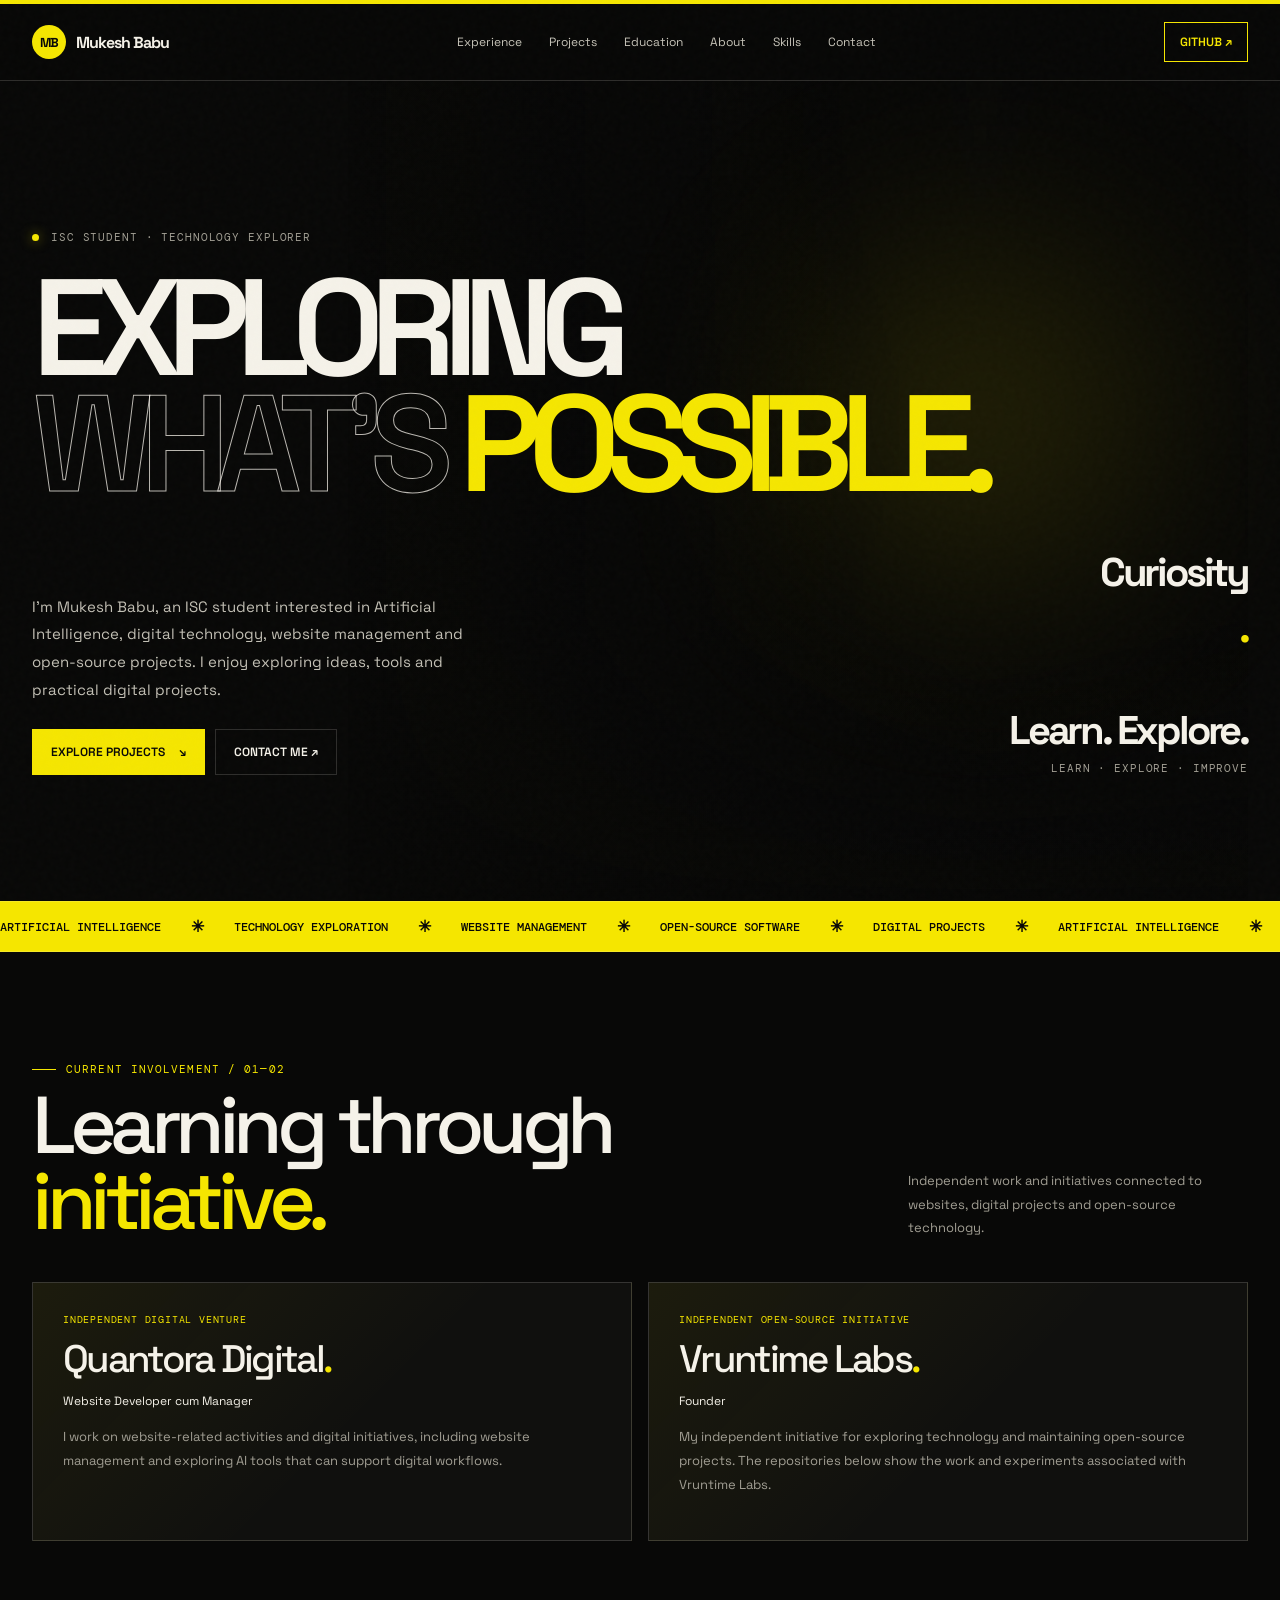
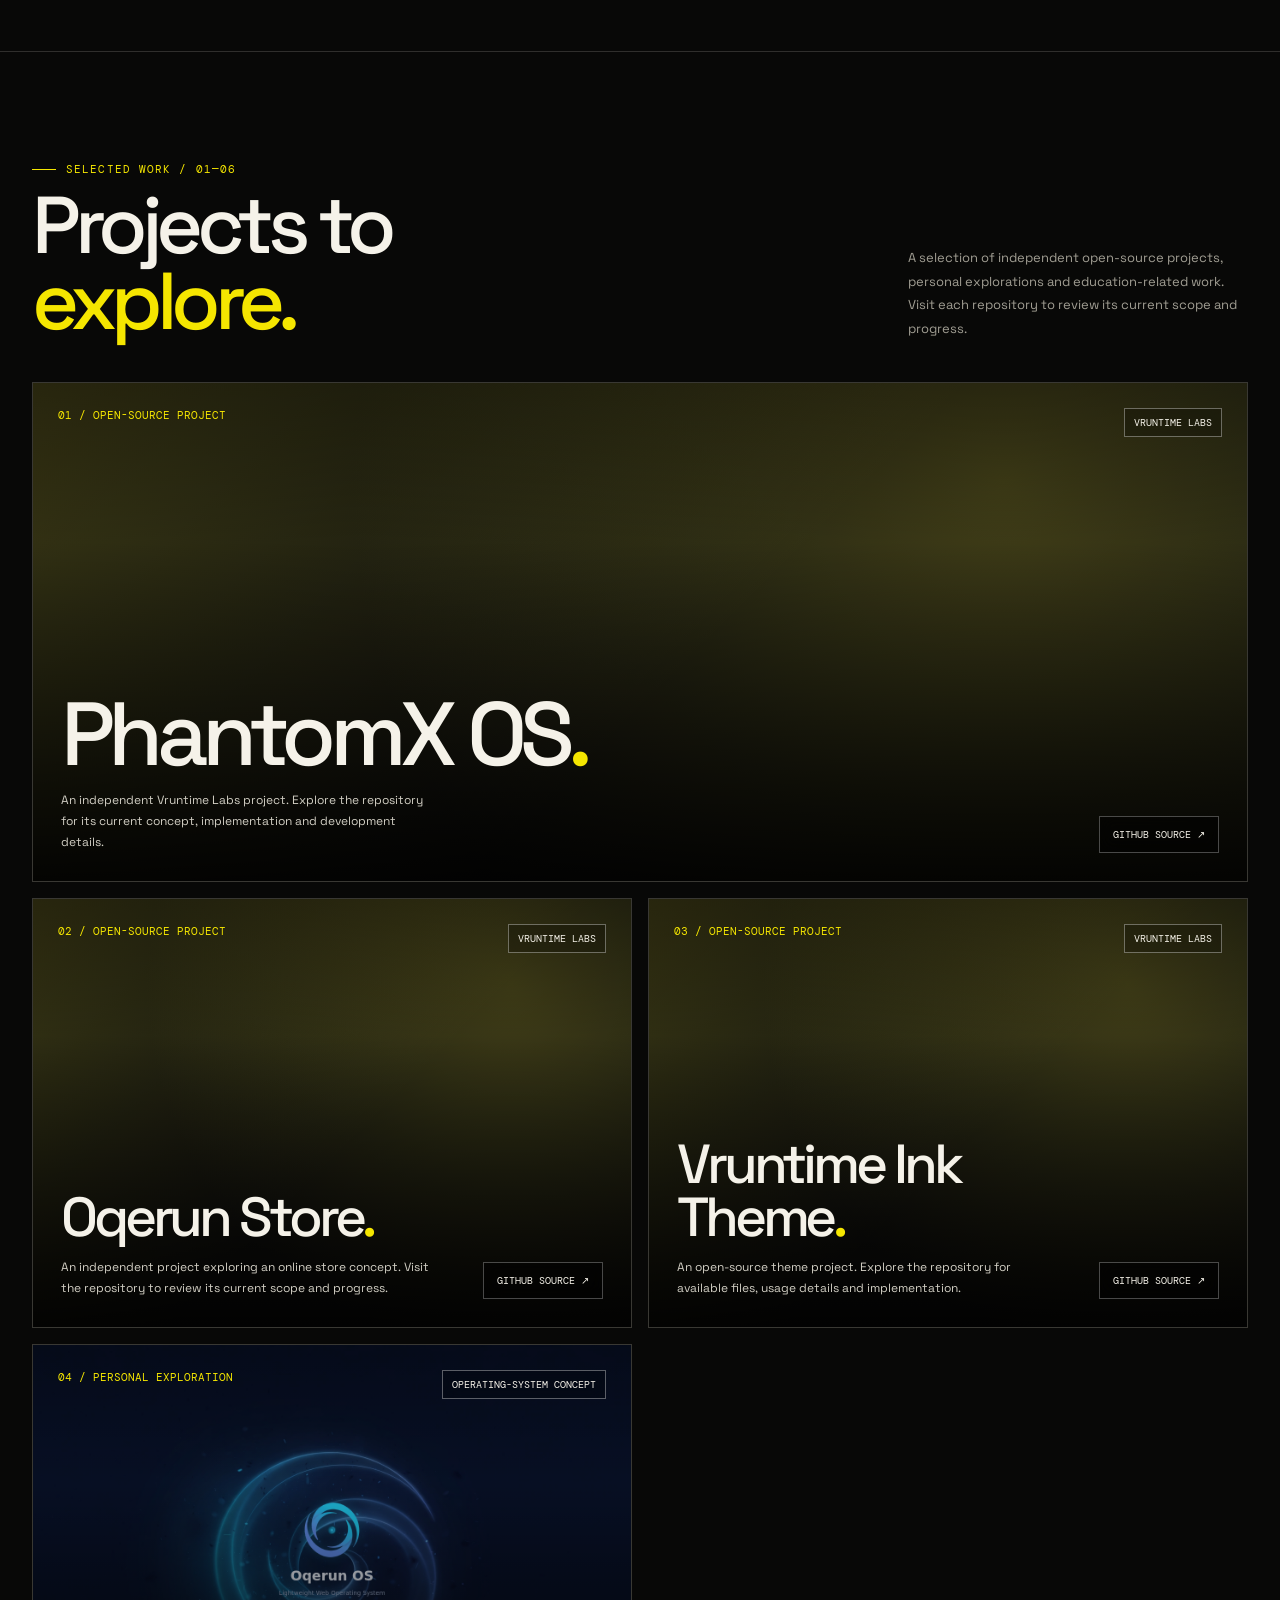
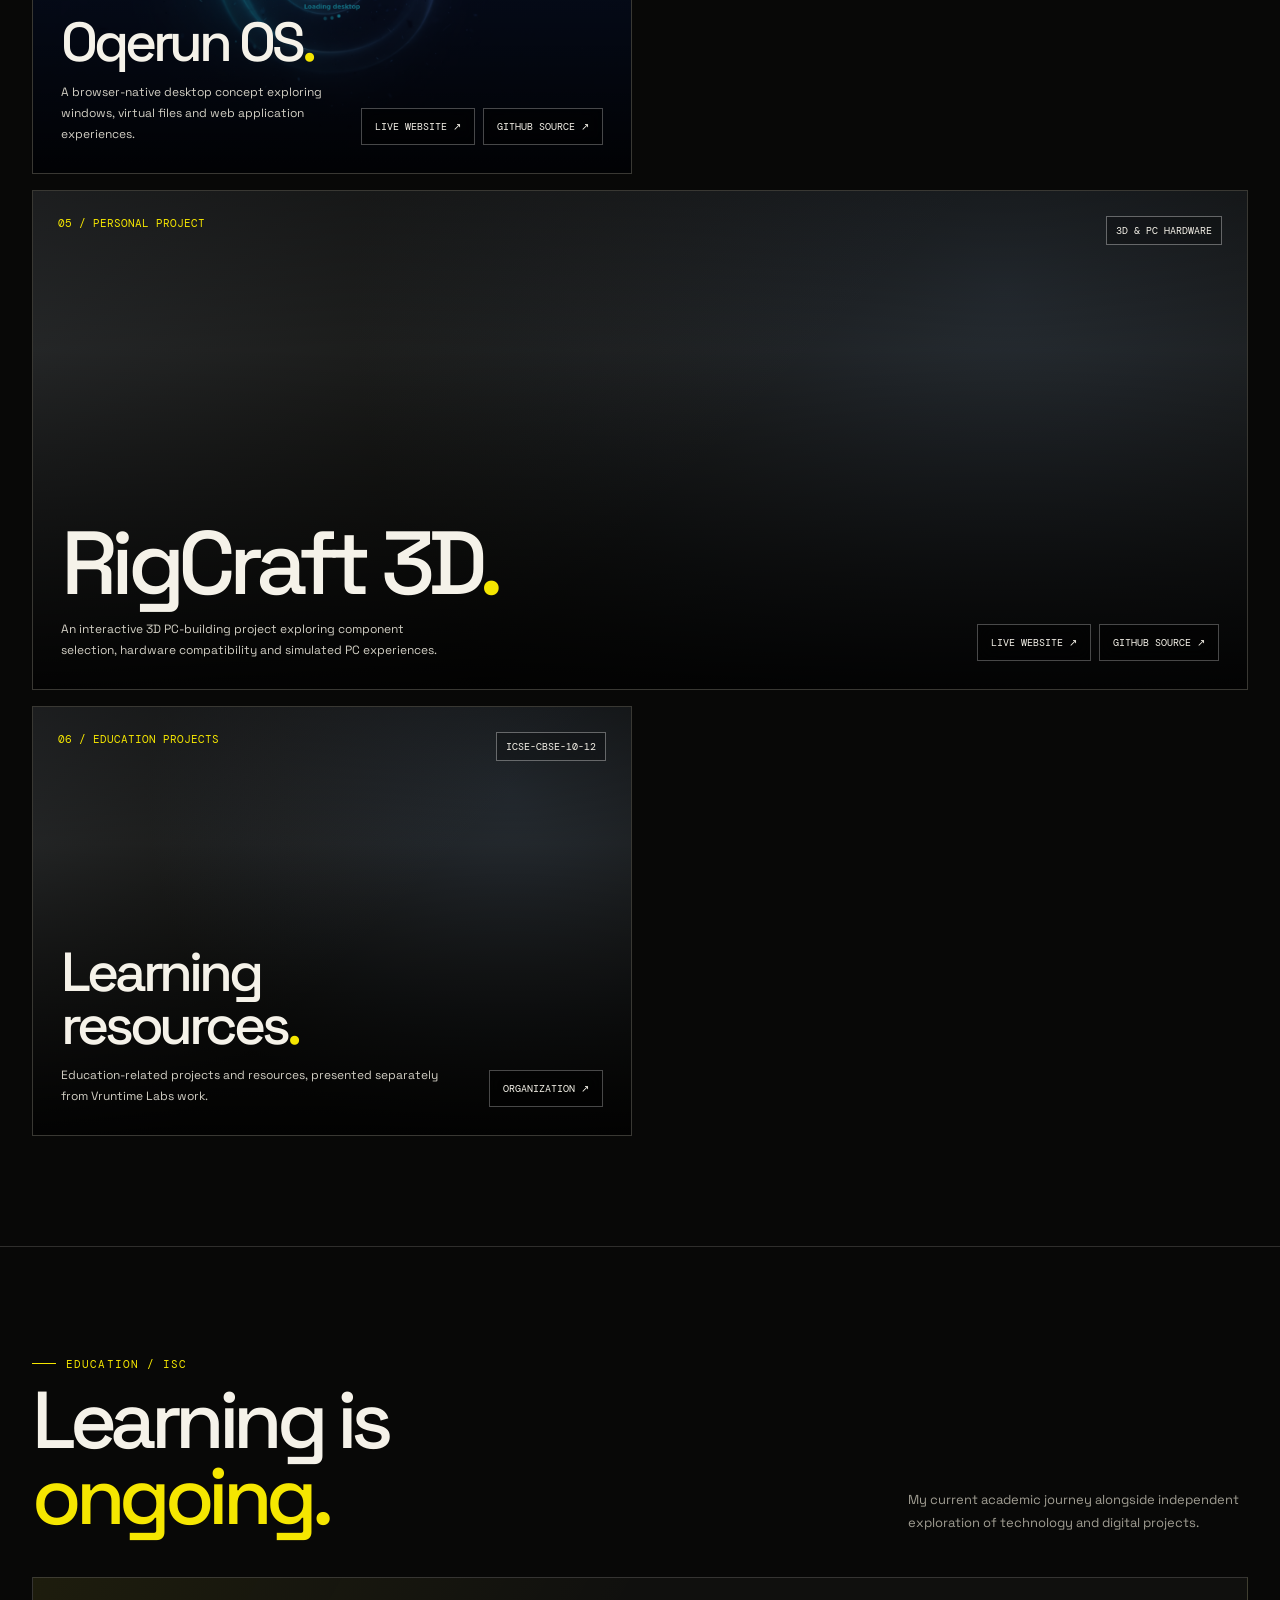
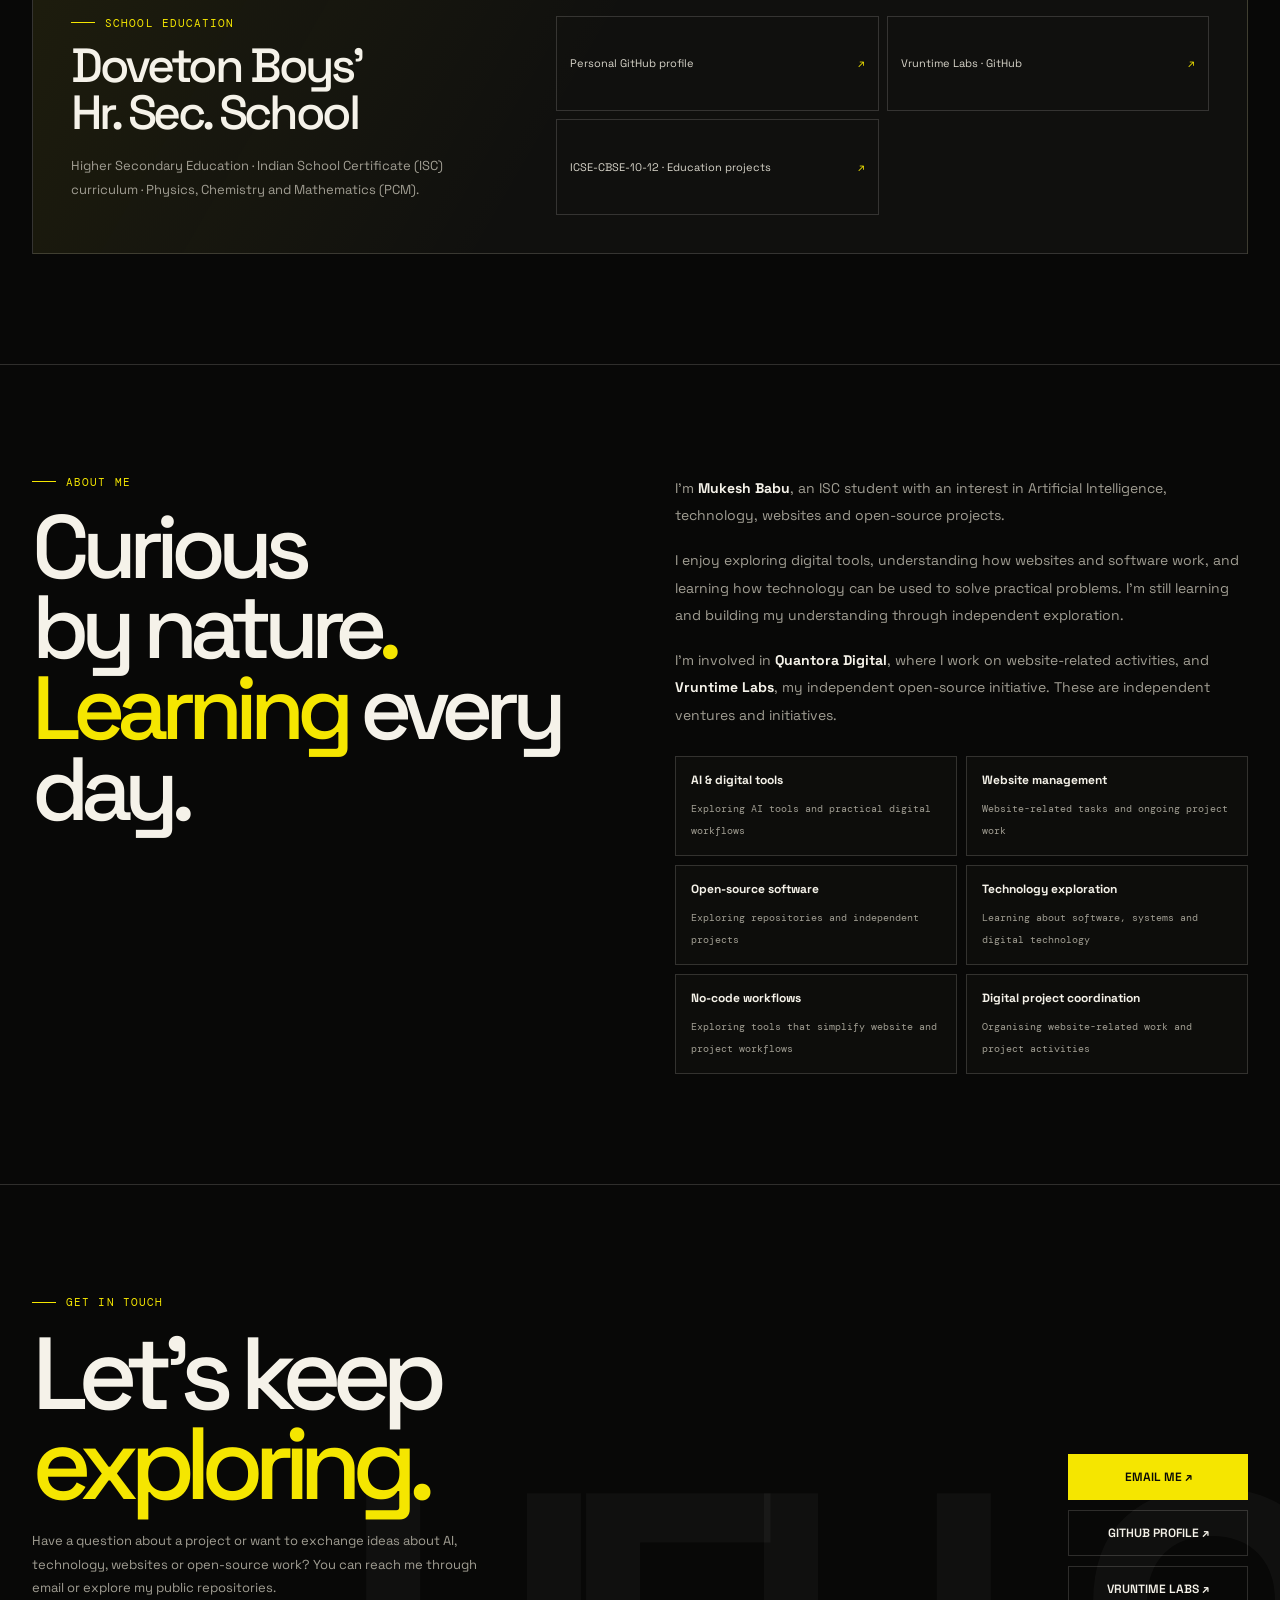
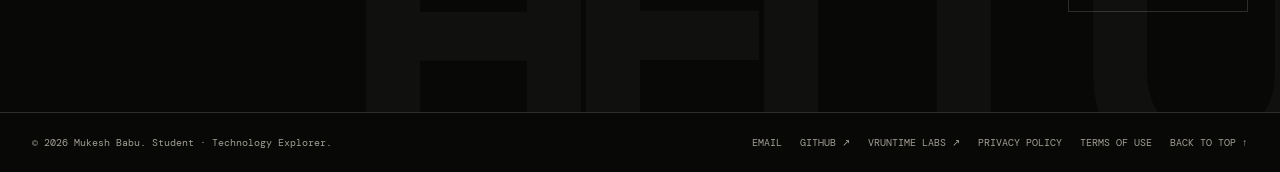
==== index.html @ 84c037b3 "Align portfolio with LinkedIn profile and refresh documentation" ====
<!DOCTYPE html>
<html lang="en">
<head>
  <link rel="icon" type="image/svg+xml" href="./favicon.svg">
  <meta charset="UTF-8">
  <meta name="viewport" content="width=device-width, initial-scale=1">
  <meta name="theme-color" content="#080807">
  <meta name="description" content="Mukesh Babu — ISC student exploring AI, technology, website management and independent open-source projects.">
  <meta name="author" content="M. Mukesh Babu">
  <meta property="og:title" content="Mukesh Babu — Student Technology & Open-Source Portfolio">
  <meta property="og:description" content="Explore Oqerun OS and selected education projects from the ICSE-CBSE-10-12 community.">
  <meta property="og:type" content="website">
  <meta property="og:url" content="https://mmukeshbabu2010-dot.github.io/mukesh-portfolio/">
  <title>Mukesh Babu — Technology & Open-Source Portfolio</title>

  <link rel="preconnect" href="https://fonts.googleapis.com">
  <link rel="preconnect" href="https://fonts.gstatic.com" crossorigin>
  <link href="https://fonts.googleapis.com/css2?family=DM+Mono:wght@400;500&family=Space+Grotesk:wght@400;500;600;700&display=swap" rel="stylesheet">

  <style>
    :root {
      color-scheme: dark;
      --bg: #080807;
      --panel: #10100e;
      --text: #f5f2e9;
      --muted: #a19e93;
      --line: rgba(245,242,233,.16);
      --acid: #f5e600;
      --mono: "DM Mono", monospace;
      --display: "Space Grotesk", sans-serif;
      --max: 1380px;
    }

    * {
      box-sizing: border-box;
    }

    html {
      scroll-behavior: smooth;
      scroll-padding-top: 90px;
    }

    body {
      margin: 0;
      background: var(--bg);
      color: var(--text);
      font-family: var(--display);
      -webkit-font-smoothing: antialiased;
      overflow-x: hidden;
    }

    body:after {
      content: "";
      position: fixed;
      inset: 0;
      z-index: 20;
      pointer-events: none;
      opacity: .06;
      background-image: url("data:image/svg+xml,%3Csvg viewBox='0 0 180 180' xmlns='http://www.w3.org/2000/svg'%3E%3Cfilter id='n'%3E%3CfeTurbulence type='fractalNoise' baseFrequency='.9' numOctaves='3' stitchTiles='stitch'/%3E%3C/filter%3E%3Crect width='100%25' height='100%25' filter='url(%23n)' opacity='.35'/%3E%3C/svg%3E");
    }

    a {
      color: inherit;
      text-decoration: none;
    }

    a:focus-visible,
    button:focus-visible {
      outline: 2px solid var(--acid);
      outline-offset: 4px;
    }

    button {
      font: inherit;
    }

    ::selection {
      background: var(--acid);
      color: #080807;
    }

    .wrap {
      width: min(var(--max), calc(100% - 64px));
      margin: auto;
    }

    .mono {
      font: 11px var(--mono);
      letter-spacing: .08em;
      text-transform: uppercase;
      color: var(--muted);
    }

    .acid {
      color: var(--acid);
    }

    .topline {
      height: 4px;
      background: var(--acid);
    }

    /* Navigation */

    .header {
      position: sticky;
      top: 0;
      z-index: 15;
      background: rgba(8,8,7,.82);
      backdrop-filter: blur(20px);
      border-bottom: 1px solid var(--line);
    }

    .nav {
      height: 76px;
      display: flex;
      align-items: center;
      justify-content: space-between;
      gap: 25px;
    }

    .brand {
      display: flex;
      align-items: center;
      gap: 10px;
      font-weight: 700;
      letter-spacing: -.06em;
    }

    .brand-symbol {
      display: grid;
      place-items: center;
      width: 34px;
      height: 34px;
      background: var(--acid);
      color: #080807;
      font-size: 13px;
      font-weight: 700;
      border-radius: 50%;
    }

    .navlinks {
      display: flex;
      gap: 27px;
      align-items: center;
      color: #c7c4b9;
      font-size: 12px;
    }

    .navlinks a {
      transition: color .2s;
    }

    .navlinks a:hover {
      color: var(--acid);
    }

    .nav-cta {
      border: 1px solid var(--acid);
      padding: 11px 15px;
      font-size: 12px;
      font-weight: 600;
      color: var(--acid);
      transition: background .2s, color .2s;
    }

    .nav-cta:hover {
      background: var(--acid);
      color: #080807;
    }

    /* Hero section */

    .hero {
      position: relative;
      min-height: calc(100svh - 80px);
      display: flex;
      align-items: center;
      padding: 95px 0 72px;
      isolation: isolate;
    }

    .hero-backdrop {
      position: absolute;
      z-index: -2;
      inset: 0 0 0 26%;
      background:
        linear-gradient(90deg, var(--bg) 0%, rgba(8,8,7,.82) 23%, rgba(8,8,7,.18) 70%, rgba(8,8,7,.38) 100%),
        linear-gradient(0deg, var(--bg), transparent 35%),
        url("https://images.unsplash.com/photo-1518770660439-4636190af475?auto=format&fit=crop&w=1800&q=85") center/cover;
      opacity: .65;
      filter: saturate(.7);
    }

    .hero-glow {
      position: absolute;
      z-index: -1;
      right: 8%;
      top: 20%;
      width: 340px;
      height: 340px;
      border-radius: 50%;
      background: rgba(245,230,0,.12);
      filter: blur(110px);
    }

    .hero-inner {
      width: 100%;
      animation: hero-rise .65s ease-out both;
    }

    .hero-kicker {
      display: flex;
      align-items: center;
      gap: 12px;
      margin-bottom: 26px;
    }

    .live-dot {
      width: 7px;
      height: 7px;
      border-radius: 50%;
      background: var(--acid);
      box-shadow: 0 0 12px rgba(245,230,0,.5);
    }

    .hero h1 {
      max-width: 1050px;
      margin: 0;
      font-size: clamp(62px, 10.7vw, 158px);
      font-weight: 600;
      line-height: .84;
      letter-spacing: -.105em;
      text-transform: uppercase;
    }

    .hero h1 .outline {
      color: transparent;
      -webkit-text-stroke: 1px rgba(245,242,233,.75);
    }

    .hero h1 .accent {
      color: var(--acid);
      display: inline-block;
    }

    .hero-bottom {
      display: flex;
      align-items: end;
      justify-content: space-between;
      gap: 30px;
      margin-top: 46px;
    }

    .hero-copy {
      max-width: 460px;
      margin: 0;
      color: #c3c0b5;
      font-size: 15px;
      line-height: 1.85;
    }

    .hero-actions {
      display: flex;
      flex-wrap: wrap;
      gap: 10px;
      margin-top: 25px;
    }

    .btn {
      display: inline-flex;
      align-items: center;
      justify-content: center;
      gap: 14px;
      padding: 14px 18px;
      border: 1px solid var(--line);
      font-size: 12px;
      font-weight: 600;
      transition: transform .2s, border-color .2s, background .2s, color .2s;
    }

    .btn:hover {
      transform: translateY(-2px);
      border-color: var(--acid);
    }

    .btn-primary {
      background: var(--acid);
      border-color: var(--acid);
      color: #080807;
    }

    .btn-primary:hover {
      background: #fff85a;
    }

    .hero-side {
      min-width: 190px;
      text-align: right;
    }

    .hero-side strong {
      display: block;
      font-size: 40px;
      letter-spacing: -.08em;
    }

    .hero-side span {
      display: block;
      margin-top: 5px;
    }

    /* Moving ticker */

    .ticker {
      overflow: hidden;
      border-block: 1px solid var(--line);
      background: var(--acid);
      color: #080807;
    }

    .ticker-track {
      display: flex;
      gap: 30px;
      width: max-content;
      padding: 14px 0;
      animation: marquee 42s linear infinite;
      font: 12px var(--mono);
      font-weight: 500;
      text-transform: uppercase;
    }

    .ticker-track span {
      display: flex;
      align-items: center;
      gap: 30px;
    }

    .ticker-track b {
      font-size: 16px;
    }

    /* General sections */

    .section {
      padding: 110px 0;
      border-bottom: 1px solid var(--line);
    }

    .section-head {
      display: flex;
      align-items: end;
      justify-content: space-between;
      gap: 30px;
      margin-bottom: 42px;
    }

    .section-head h2 {
      max-width: 780px;
      margin: 12px 0 0;
      font-size: clamp(38px, 6.3vw, 84px);
      line-height: .94;
      letter-spacing: -.08em;
      font-weight: 500;
    }

    .section-head p {
      max-width: 340px;
      margin: 0;
      color: var(--muted);
      font-size: 13px;
      line-height: 1.8;
    }

    .eyebrow {
      display: flex;
      align-items: center;
      gap: 10px;
      color: var(--acid);
      font: 11px var(--mono);
      letter-spacing: .1em;
      text-transform: uppercase;
    }

    .eyebrow:before {
      content: "";
      width: 24px;
      height: 1px;
      background: var(--acid);
    }

    /* Project cards */

    .project-grid {
      display: grid;
      grid-template-columns: repeat(12, minmax(0,1fr));
      gap: 16px;
    }

    .project {
      position: relative;
      min-height: 430px;
      grid-column: span 6;
      display: flex;
      flex-direction: column;
      justify-content: space-between;
      overflow: hidden;
      background: #141410;
      border: 1px solid var(--line);
      isolation: isolate;
      transition: border-color .25s, transform .25s, box-shadow .25s;
    }

    .project:hover {
      border-color: var(--acid);
      transform: translateY(-4px);
      box-shadow: 0 18px 50px rgba(0,0,0,.22);
    }

    .project.wide {
      grid-column: span 12;
      min-height: 500px;
    }

    .project-bg {
      position: absolute;
      inset: 0;
      z-index: -2;
      background-size: cover;
      background-position: center;
      transition: transform .45s ease;
      filter: saturate(.8);
    }

    .project:hover .project-bg {
      transform: scale(1.025);
    }

    .project:before {
      content: "";
      position: absolute;
      inset: 0;
      z-index: -1;
      background: linear-gradient(
        180deg,
        rgba(0,0,0,.38),
        rgba(0,0,0,.12) 32%,
        rgba(0,0,0,.9) 100%
      );
    }

    .project-content {
      padding: 25px;
      display: flex;
      justify-content: space-between;
      align-items: start;
      gap: 16px;
    }

    .project-number {
      font: 11px var(--mono);
      color: var(--acid);
    }

    .project-chip {
      padding: 7px 9px;
      border: 1px solid rgba(255,255,255,.35);
      background: rgba(0,0,0,.22);
      backdrop-filter: blur(8px);
      font: 10px var(--mono);
      text-transform: uppercase;
    }

    .project-bottom {
      padding: 28px;
      display: flex;
      align-items: end;
      justify-content: space-between;
      gap: 22px;
    }

    .project h3 {
      margin: 0;
      font-size: clamp(32px, 4.3vw, 58px);
      line-height: .96;
      letter-spacing: -.075em;
      font-weight: 500;
    }

    .project.wide h3 {
      font-size: clamp(42px, 7vw, 90px);
    }

    .project-desc {
      max-width: 380px;
      margin: 13px 0 0;
      color: #d2cfc4;
      font-size: 12px;
      line-height: 1.75;
    }

    .project-bottom-right {
      display: flex;
      align-items: center;
      gap: 9px;
      flex-shrink: 0;
    }

    .project-links {
      display: flex;
      flex-wrap: wrap;
      gap: 8px;
    }

    .project-links a {
      padding: 11px 13px;
      background: rgba(0,0,0,.48);
      border: 1px solid rgba(255,255,255,.28);
      font: 10px var(--mono);
      text-transform: uppercase;
      backdrop-filter: blur(8px);
      transition: border-color .2s, color .2s, background .2s;
    }

    .project-links a:hover {
      border-color: var(--acid);
      color: var(--acid);
      background: rgba(0,0,0,.75);
    }

.bg-os {
  background-image: url('./images/oqerun-os.png');
}

.bg-edu {
  background-image: url('./images/icse-materials.png');
}

.bg-forge {
  background-image: url('./images/edubot.png');
}

.bg-store {
  background-image: url('./images/icse-hub.png');
}


    /* Experience cards — styled to match the existing portfolio system */
    .experience-grid { display:grid; grid-template-columns:repeat(2,minmax(0,1fr)); gap:16px; }
    .experience-card { padding:30px; border:1px solid var(--line); background:linear-gradient(135deg,rgba(245,230,0,.055),transparent 55%),#10100e; transition:transform .25s ease,border-color .25s ease; }
    .experience-card:hover { transform:translateY(-3px); border-color:rgba(245,230,0,.55); }
    .experience-card h3 { margin:14px 0 8px; font-size:clamp(27px,3vw,40px); line-height:1; letter-spacing:-.07em; font-weight:500; }
    .experience-card p { color:var(--muted); font-size:13px; line-height:1.85; }
    .experience-card .experience-role { color:var(--text); font-size:12px; }
    .experience-card .experience-note { color:var(--acid); font:10px var(--mono); text-transform:uppercase; letter-spacing:.08em; }
    .project-vruntime { background-image:linear-gradient(135deg,rgba(245,230,0,.2),transparent 55%),radial-gradient(circle at 80% 20%,#4a4710,#141410 62%); }
    .project-personal { background-image:linear-gradient(135deg,rgba(120,130,150,.25),transparent 55%),radial-gradient(circle at 80% 20%,#29313a,#141410 62%); }
    @media (max-width:900px) { .experience-grid { grid-template-columns:1fr; } }

    /* Education panel */

    .education-panel {
      display: grid;
      grid-template-columns: .8fr 1.2fr;
      gap: 50px;
      padding: 38px;
      border: 1px solid var(--line);
      background: linear-gradient(120deg, rgba(245,230,0,.06), transparent 45%), #10100e;
      transition: transform .25s ease, border-color .25s;
    }

    .education-panel:hover {
      transform: translateY(-3px);
      border-color: rgba(245,230,0,.5);
    }

    .education-panel h3 {
      font-size: clamp(30px,4vw,48px);
      line-height: .98;
      letter-spacing: -.07em;
      font-weight: 500;
      margin: 12px 0 18px;
    }

    .education-panel p {
      color: var(--muted);
      font-size: 13px;
      line-height: 1.85;
    }

    .resource-list {
      display: grid;
      grid-template-columns: repeat(2,minmax(0,1fr));
      gap: 8px;
    }

    .resource {
      display: flex;
      justify-content: space-between;
      align-items: center;
      gap: 12px;
      padding: 13px;
      border: 1px solid var(--line);
      font-size: 11px;
      color: #d7d4c9;
      transition: background .2s, border-color .2s, transform .2s;
    }

    .resource:hover {
      border-color: var(--acid);
      background: rgba(245,230,0,.05);
      transform: translateX(2px);
    }

    .resource span:last-child {
      color: var(--acid);
    }

    /* About and technology stack */

    .about-grid {
      display: grid;
      grid-template-columns: 1fr 1fr;
      gap: 70px;
    }

    .about-title {
      font-size: clamp(42px,7vw,92px);
      line-height: .9;
      letter-spacing: -.09em;
      font-weight: 500;
      margin: 18px 0;
    }

    .about-title span {
      color: var(--acid);
    }

    .about-copy p {
      color: var(--muted);
      font-size: 14px;
      line-height: 1.95;
      margin: 0 0 18px;
    }

    .about-copy strong {
      color: var(--text);
    }

    .skill-grid {
      display: grid;
      grid-template-columns: repeat(2,1fr);
      gap: 9px;
      margin-top: 27px;
    }

    .skill {
      padding: 15px;
      border: 1px solid var(--line);
      background: #0d0d0b;
      transition: transform .2s, border-color .2s, background .2s;
    }

    .skill:hover {
      transform: translateY(-2px);
      border-color: var(--acid);
      background: #14140f;
    }

    .skill b {
      display: block;
      font-size: 12px;
      margin-bottom: 8px;
    }

    .skill span {
      color: var(--muted);
      font: 10px/1.8 var(--mono);
    }

    /* Contact section */

    .contact {
      position: relative;
      overflow: hidden;
      padding: 110px 0 100px;
    }

    .contact:after {
      content: "HELLO";
      position: absolute;
      right: -.05em;
      bottom: -.32em;
      color: rgba(245,242,233,.035);
      font-size: clamp(160px,32vw,460px);
      font-weight: 700;
      letter-spacing: -.12em;
      line-height: 1;
      pointer-events: none;
    }

    .contact-inner {
      position: relative;
      z-index: 1;
      display: flex;
      justify-content: space-between;
      align-items: end;
      gap: 30px;
    }

    .contact h2 {
      font-size: clamp(48px,8vw,112px);
      line-height: .88;
      letter-spacing: -.1em;
      font-weight: 500;
      margin: 20px 0;
    }

    .contact h2 span {
      color: var(--acid);
    }

    .contact p {
      max-width: 470px;
      color: var(--muted);
      font-size: 13px;
      line-height: 1.8;
    }

    .contact-actions {
      display: flex;
      flex-direction: column;
      gap: 10px;
      min-width: 180px;
    }

    /* Footer */

    footer {
      border-top: 1px solid var(--line);
      padding: 23px 0;
    }

    .footer-inner {
      display: flex;
      justify-content: space-between;
      align-items: center;
      gap: 20px;
    }

    .footer-inner p {
      margin: 0;
      color: var(--muted);
      font: 10px var(--mono);
    }

    .footer-links {
      display: flex;
      flex-wrap: wrap;
      gap: 18px;
      color: var(--muted);
      font: 10px var(--mono);
    }

    .footer-links a {
      transition: color .2s;
    }

    .footer-links a:hover {
      color: var(--acid);
    }

    /* Scroll reveal */

    .reveal {
      opacity: 0;
      transform: translateY(16px);
      transition:
        opacity .45s ease,
        transform .45s ease;
    }

    .reveal.visible {
      opacity: 1;
      transform: translateY(0);
    }

    /* Custom cursor glow: preserved */

    .cursor-glow {
      position: fixed;
      left: 0;
      top: 0;
      width: 320px;
      height: 320px;
      border-radius: 50%;
      pointer-events: none;
      z-index: 0;
      background: radial-gradient(circle, rgba(245,230,0,.075), transparent 68%);
      transform: translate(-50%,-50%);
      mix-blend-mode: screen;
      opacity: 0;
      transition: opacity .3s;
    }

    /* Keyframes */

    @keyframes hero-rise {
      from {
        opacity: 0;
        transform: translateY(16px);
      }
      to {
        opacity: 1;
        transform: translateY(0);
      }
    }

    @keyframes marquee {
      to {
        transform: translateX(-50%);
      }
    }

    /* Responsive layout */

    @media (max-width: 900px) {
      .navlinks {
        gap: 14px;
      }

      .hero h1 {
        font-size: clamp(58px, 12vw, 110px);
      }

      .project {
        grid-column: span 12;
      }

      .project.wide {
        min-height: 430px;
      }

      .education-panel {
        grid-template-columns: 1fr;
        gap: 20px;
      }

      .about-grid {
        gap: 35px;
      }
    }

    @media (max-width: 640px) {
      .wrap {
        width: calc(100% - 36px);
      }

      .nav {
        height: 66px;
      }

      .navlinks {
        display: none;
      }

      .nav-cta {
        padding: 9px 11px;
      }

      .hero {
        min-height: auto;
        padding: 90px 0 65px;
      }

      .hero-backdrop {
        inset: 0 -18px 0 0;
        opacity: .4;
      }

      .hero-glow {
        width: 200px;
        height: 200px;
        right: 0;
      }

      .hero h1 {
        font-size: clamp(52px, 15vw, 88px);
      }

      .hero-bottom {
        align-items: start;
        flex-direction: column;
        margin-top: 30px;
      }

      .hero-side {
        text-align: left;
      }

      .hero-side strong {
        font-size: 31px;
      }

      .section {
        padding: 75px 0;
      }

      .section-head {
        align-items: start;
        flex-direction: column;
        margin-bottom: 30px;
      }

      .section-head h2 {
        font-size: clamp(42px, 12vw, 68px);
      }

      .project {
        min-height: 390px;
      }

      .project.wide {
        min-height: 390px;
      }

      .project-content {
        padding: 18px;
        gap: 10px;
      }

      .project-chip {
        max-width: 150px;
        text-align: right;
        line-height: 1.5;
      }

      .project-bottom {
        align-items: start;
        flex-direction: column;
        padding: 20px;
        gap: 20px;
      }

      .project h3 {
        font-size: clamp(34px, 10vw, 48px);
      }

      .project.wide h3 {
        font-size: clamp(40px, 12vw, 60px);
      }

      .project-bottom-right {
        width: 100%;
      }

      .project-links {
        width: 100%;
      }

      .project-links a {
        padding: 10px;
      }

      .education-panel {
        padding: 23px;
      }

      .resource-list {
        grid-template-columns: 1fr;
      }

      .about-grid {
        grid-template-columns: 1fr;
        gap: 20px;
      }

      .about-title {
        font-size: clamp(50px, 14vw, 78px);
      }

      .skill-grid {
        grid-template-columns: 1fr;
      }

      .contact {
        padding: 80px 0;
      }

      .contact-inner {
        align-items: start;
        flex-direction: column;
      }

      .contact h2 {
        font-size: clamp(50px, 14vw, 85px);
      }

      .contact-actions {
        width: 100%;
      }

      .contact-actions .btn {
        width: 100%;
      }

      .footer-inner {
        align-items: start;
        flex-direction: column;
      }

      .footer-links {
        gap: 13px;
      }
    }

    /* Accessibility: respect reduced-motion settings */

    @media (prefers-reduced-motion: reduce) {
      *,
      *:before,
      *:after {
        scroll-behavior: auto !important;
        animation: none !important;
        transition: none !important;
        translate: none !important;
      }

      .reveal {
        opacity: 1;
        transform: none;
        filter: none;
      }

      .cursor-glow {
        display: none;
      }
    }
  </style>
</head>

<body>
  <div class="cursor-glow" aria-hidden="true"></div><div class="topline"></div>
  <header class="header"><div class="wrap nav">
    <a class="brand" href="#home" aria-label="Mukesh Babu home"><span class="brand-symbol">MB</span><span>Mukesh Babu</span></a>
    <nav class="navlinks" aria-label="Main navigation"><a href="#experience">Experience</a><a href="#work">Projects</a><a href="#education">Education</a><a href="#about">About</a><a href="#stack">Skills</a><a href="#contact">Contact</a></nav>
    <a class="nav-cta" href="https://github.com/mmukeshbabu2010-dot" target="_blank" rel="noopener noreferrer">GITHUB ↗</a>
  </div></header>
  <main>
    <section class="hero wrap" id="home"><div class="hero-backdrop" aria-hidden="true"></div><div class="hero-glow" aria-hidden="true"></div><div class="hero-inner">
      <div class="hero-kicker mono"><span class="live-dot"></span>ISC Student · Technology Explorer</div>
      <h1>Exploring<br><span class="outline">what's</span> <span class="accent">possible.</span></h1>
      <div class="hero-bottom"><div>
        <p class="hero-copy">I'm Mukesh Babu, an ISC student interested in Artificial Intelligence, digital technology, website management and open-source projects. I enjoy exploring ideas, tools and practical digital projects.</p>
        <div class="hero-actions"><a class="btn btn-primary" href="#work">EXPLORE PROJECTS <span>↘</span></a><a class="btn" href="mailto:mmukeshbabu.2010@gmail.com">CONTACT ME ↗</a></div>
      </div><div class="hero-side"><strong>Curiosity<span class="acid">.</span><br>Learn. Explore.</strong><span class="mono">LEARN · EXPLORE · IMPROVE</span></div></div>
    </div></section>
    <div class="ticker" aria-label="Areas of interest"><div class="ticker-track"><span>ARTIFICIAL INTELLIGENCE <b>✳</b> TECHNOLOGY EXPLORATION <b>✳</b> WEBSITE MANAGEMENT <b>✳</b> OPEN-SOURCE SOFTWARE <b>✳</b> DIGITAL PROJECTS <b>✳</b></span><span aria-hidden="true">ARTIFICIAL INTELLIGENCE <b>✳</b> TECHNOLOGY EXPLORATION <b>✳</b> WEBSITE MANAGEMENT <b>✳</b> OPEN-SOURCE SOFTWARE <b>✳</b> DIGITAL PROJECTS <b>✳</b></span></div></div>
    <section class="section" id="experience"><div class="wrap"><div class="section-head reveal"><div><div class="eyebrow">Current involvement / 01—02</div><h2>Learning through<br><span class="acid">initiative.</span></h2></div><p>Independent work and initiatives connected to websites, digital projects and open-source technology.</p></div>
      <div class="experience-grid">
        <article class="experience-card reveal"><div class="experience-note">Independent digital venture</div><h3>Quantora Digital<span class="acid">.</span></h3><p class="experience-role">Website Developer cum Manager</p><p>I work on website-related activities and digital initiatives, including website management and exploring AI tools that can support digital workflows.</p></article>
        <article class="experience-card reveal"><div class="experience-note">Independent open-source initiative</div><h3>Vruntime Labs<span class="acid">.</span></h3><p class="experience-role">Founder</p><p>My independent initiative for exploring technology and maintaining open-source projects. The repositories below show the work and experiments associated with Vruntime Labs.</p></article>
      </div></div></section>
    <section class="section" id="work"><div class="wrap"><div class="section-head reveal"><div><div class="eyebrow">Selected work / 01—06</div><h2>Projects to<br><span class="acid">explore.</span></h2></div><p>A selection of independent open-source projects, personal explorations and education-related work. Visit each repository to review its current scope and progress.</p></div>
      <div class="project-grid">
        <article class="project wide reveal"><div class="project-bg project-vruntime"></div><div class="project-content"><span class="project-number">01 / OPEN-SOURCE PROJECT</span><span class="project-chip">Vruntime Labs</span></div><div class="project-bottom"><div><h3>PhantomX OS<span class="acid">.</span></h3><p class="project-desc">An independent Vruntime Labs project. Explore the repository for its current concept, implementation and development details.</p></div><div class="project-bottom-right"><div class="project-links"><a href="https://github.com/vruntime-labs/phantomx-os" target="_blank" rel="noopener noreferrer">GitHub Source ↗</a></div></div></div></article>
        <article class="project reveal"><div class="project-bg project-vruntime"></div><div class="project-content"><span class="project-number">02 / OPEN-SOURCE PROJECT</span><span class="project-chip">Vruntime Labs</span></div><div class="project-bottom"><div><h3>Oqerun Store<span class="acid">.</span></h3><p class="project-desc">An independent project exploring an online store concept. Visit the repository to review its current scope and progress.</p></div><div class="project-bottom-right"><div class="project-links"><a href="https://github.com/vruntime-labs/oqerun-store" target="_blank" rel="noopener noreferrer">GitHub Source ↗</a></div></div></div></article>
        <article class="project reveal"><div class="project-bg project-vruntime"></div><div class="project-content"><span class="project-number">03 / OPEN-SOURCE PROJECT</span><span class="project-chip">Vruntime Labs</span></div><div class="project-bottom"><div><h3>Vruntime Ink Theme<span class="acid">.</span></h3><p class="project-desc">An open-source theme project. Explore the repository for available files, usage details and implementation.</p></div><div class="project-bottom-right"><div class="project-links"><a href="https://github.com/vruntime-labs/vruntime-ink-theme" target="_blank" rel="noopener noreferrer">GitHub Source ↗</a></div></div></div></article>
        <article class="project reveal"><div class="project-bg bg-os"></div><div class="project-content"><span class="project-number">04 / PERSONAL EXPLORATION</span><span class="project-chip">Operating-system concept</span></div><div class="project-bottom"><div><h3>Oqerun OS<span class="acid">.</span></h3><p class="project-desc">A browser-native desktop concept exploring windows, virtual files and web application experiences.</p></div><div class="project-bottom-right"><div class="project-links"><a href="https://vruntime-labs.github.io/oqerun-os/" target="_blank" rel="noopener noreferrer">Live Website ↗</a><a href="https://github.com/vruntime-labs/oqerun-os" target="_blank" rel="noopener noreferrer">GitHub Source ↗</a></div></div></div></article>
        <article class="project wide reveal"><div class="project-bg project-personal"></div><div class="project-content"><span class="project-number">05 / PERSONAL PROJECT</span><span class="project-chip">3D & PC hardware</span></div><div class="project-bottom"><div><h3>RigCraft 3D<span class="acid">.</span></h3><p class="project-desc">An interactive 3D PC-building project exploring component selection, hardware compatibility and simulated PC experiences.</p></div><div class="project-bottom-right"><div class="project-links"><a href="https://mmukeshbabu2010-dot.github.io/rigcraft-3d/" target="_blank" rel="noopener noreferrer">Live Website ↗</a><a href="https://github.com/mmukeshbabu2010-dot/rigcraft-3d" target="_blank" rel="noopener noreferrer">GitHub Source ↗</a></div></div></div></article>
        <article class="project reveal"><div class="project-bg project-personal"></div><div class="project-content"><span class="project-number">06 / EDUCATION PROJECTS</span><span class="project-chip">ICSE-CBSE-10-12</span></div><div class="project-bottom"><div><h3>Learning resources<span class="acid">.</span></h3><p class="project-desc">Education-related projects and resources, presented separately from Vruntime Labs work.</p></div><div class="project-bottom-right"><div class="project-links"><a href="https://github.com/icse-cbse-10-12" target="_blank" rel="noopener noreferrer">Organization ↗</a></div></div></div></article>
      </div></div></section>
    <section class="section" id="education"><div class="wrap"><div class="section-head reveal"><div><div class="eyebrow">Education / ISC</div><h2>Learning is<br><span class="acid">ongoing.</span></h2></div><p>My current academic journey alongside independent exploration of technology and digital projects.</p></div>
      <div class="education-panel reveal"><div><div class="eyebrow">School education</div><h3>Doveton Boys'<br>Hr. Sec. School</h3><p>Higher Secondary Education · Indian School Certificate (ISC) curriculum · Physics, Chemistry and Mathematics (PCM).</p></div><div class="resource-list">
        <a class="resource" href="https://github.com/mmukeshbabu2010-dot" target="_blank" rel="noopener noreferrer"><span>Personal GitHub profile</span><span>↗</span></a>
        <a class="resource" href="https://github.com/vruntime-labs" target="_blank" rel="noopener noreferrer"><span>Vruntime Labs · GitHub</span><span>↗</span></a>
        <a class="resource" href="https://github.com/icse-cbse-10-12" target="_blank" rel="noopener noreferrer"><span>ICSE-CBSE-10-12 · Education projects</span><span>↗</span></a>
      </div></div></div></section>
    <section class="section" id="about"><div class="wrap about-grid"><div class="reveal"><div class="eyebrow">About me</div><h2 class="about-title">Curious<br>by nature<span>.</span><br><span>Learning</span> every day.</h2></div>
      <div class="about-copy reveal"><p>I'm <strong>Mukesh Babu</strong>, an ISC student with an interest in Artificial Intelligence, technology, websites and open-source projects.</p>
        <p>I enjoy exploring digital tools, understanding how websites and software work, and learning how technology can be used to solve practical problems. I'm still learning and building my understanding through independent exploration.</p>
        <p>I'm involved in <strong>Quantora Digital</strong>, where I work on website-related activities, and <strong>Vruntime Labs</strong>, my independent open-source initiative. These are independent ventures and initiatives.</p>
        <div class="skill-grid" id="stack">
          <div class="skill"><b>AI & digital tools</b><span>Exploring AI tools and practical digital workflows</span></div>
          <div class="skill"><b>Website management</b><span>Website-related tasks and ongoing project work</span></div>
          <div class="skill"><b>Open-source software</b><span>Exploring repositories and independent projects</span></div>
          <div class="skill"><b>Technology exploration</b><span>Learning about software, systems and digital technology</span></div>
          <div class="skill"><b>No-code workflows</b><span>Exploring tools that simplify website and project workflows</span></div>
          <div class="skill"><b>Digital project coordination</b><span>Organising website-related work and project activities</span></div>
        </div>
      </div></div></section>
    <section class="contact" id="contact"><div class="wrap contact-inner"><div class="reveal"><div class="eyebrow">Get in touch</div><h2>Let's keep<br><span>exploring.</span></h2><p>Have a question about a project or want to exchange ideas about AI, technology, websites or open-source work? You can reach me through email or explore my public repositories.</p></div>
      <div class="contact-actions reveal"><a class="btn btn-primary" href="mailto:mmukeshbabu.2010@gmail.com">EMAIL ME ↗</a><a class="btn" href="https://github.com/mmukeshbabu2010-dot" target="_blank" rel="noopener noreferrer">GITHUB PROFILE ↗</a><a class="btn" href="https://github.com/vruntime-labs" target="_blank" rel="noopener noreferrer">VRUNTIME LABS ↗</a></div></div></section>
  </main>
  <footer><div class="wrap footer-inner"><p>© 2026 Mukesh Babu. Student · Technology Explorer.</p><nav class="footer-links" aria-label="Footer navigation"><a href="mailto:mmukeshbabu.2010@gmail.com">EMAIL</a><a href="https://github.com/mmukeshbabu2010-dot" target="_blank" rel="noopener noreferrer">GITHUB ↗</a><a href="https://github.com/vruntime-labs" target="_blank" rel="noopener noreferrer">VRUNTIME LABS ↗</a><a href="./privacy.html">PRIVACY POLICY</a><a href="./terms.html">TERMS OF USE</a><a href="#home">BACK TO TOP ↑</a></nav></div></footer>
  <script>
    (() => {
      const items = document.querySelectorAll('.reveal');
      const glow = document.querySelector('.cursor-glow');
      const reducedMotion = window.matchMedia(
        '(prefers-reduced-motion: reduce)'
      ).matches;

      // Preserve the cursor glow for users with a mouse or trackpad.
      if (
        glow &&
        window.matchMedia('(hover:hover) and (pointer:fine)').matches &&
        !reducedMotion
      ) {
        window.addEventListener('pointermove', event => {
          glow.style.left = event.clientX + 'px';
          glow.style.top = event.clientY + 'px';
          glow.style.opacity = '1';
        }, { passive: true });
      }

      // Reveal content immediately when reduced motion is requested.
      if (reducedMotion || !('IntersectionObserver' in window)) {
        items.forEach(item => item.classList.add('visible'));
        return;
      }

      const observer = new IntersectionObserver(entries => {
        entries.forEach(entry => {
          if (entry.isIntersecting) {
            entry.target.classList.add('visible');
            observer.unobserve(entry.target);
          }
        });
      }, {
        threshold: 0.12,
        rootMargin: '0px 0px -20px 0px'
      });

      items.forEach(item => observer.observe(item));
    })();
  </script>
</body>
</html>
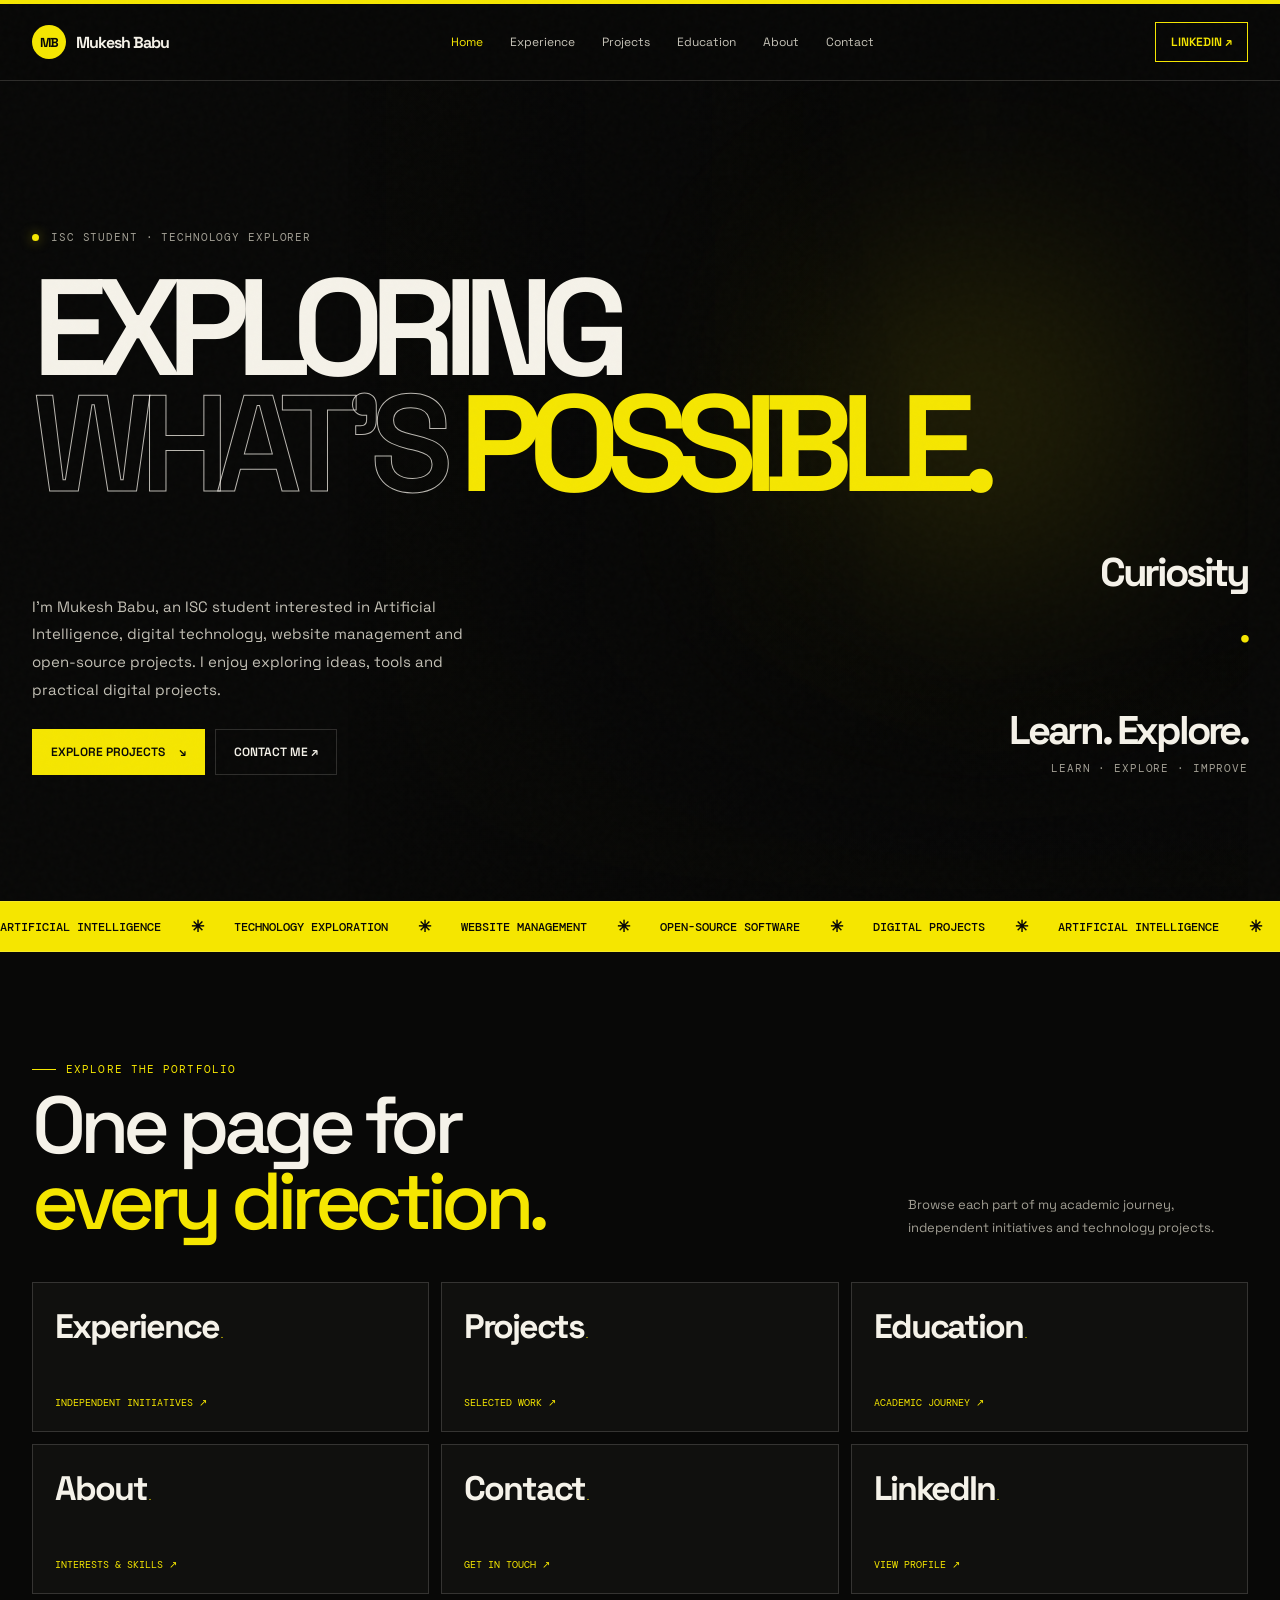
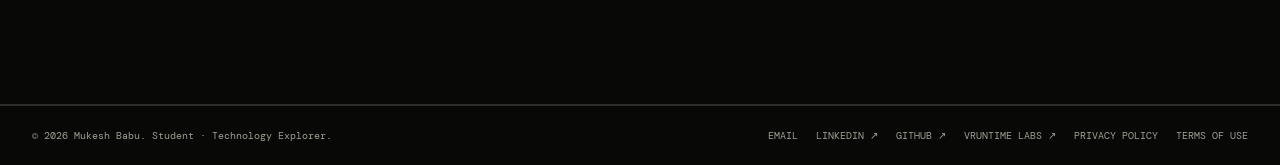
==== commit 5b262b50: "Convert portfolio to separate pages and add LinkedIn" ====
--- a/index.html
+++ b/index.html
@@ -1,1140 +1,9 @@
-
 <!DOCTYPE html>
-<html lang="en">
-<head>
-  <link rel="icon" type="image/svg+xml" href="./favicon.svg">
-  <meta charset="UTF-8">
-  <meta name="viewport" content="width=device-width, initial-scale=1">
-  <meta name="theme-color" content="#080807">
-  <meta name="description" content="Mukesh Babu — ISC student exploring AI, technology, website management and independent open-source projects.">
-  <meta name="author" content="M. Mukesh Babu">
-  <meta property="og:title" content="Mukesh Babu — Student Technology & Open-Source Portfolio">
-  <meta property="og:description" content="Explore Oqerun OS and selected education projects from the ICSE-CBSE-10-12 community.">
-  <meta property="og:type" content="website">
-  <meta property="og:url" content="https://mmukeshbabu2010-dot.github.io/mukesh-portfolio/">
-  <title>Mukesh Babu — Technology & Open-Source Portfolio</title>
-
-  <link rel="preconnect" href="https://fonts.googleapis.com">
-  <link rel="preconnect" href="https://fonts.gstatic.com" crossorigin>
-  <link href="https://fonts.googleapis.com/css2?family=DM+Mono:wght@400;500&family=Space+Grotesk:wght@400;500;600;700&display=swap" rel="stylesheet">
-
-  <style>
-    :root {
-      color-scheme: dark;
-      --bg: #080807;
-      --panel: #10100e;
-      --text: #f5f2e9;
-      --muted: #a19e93;
-      --line: rgba(245,242,233,.16);
-      --acid: #f5e600;
-      --mono: "DM Mono", monospace;
-      --display: "Space Grotesk", sans-serif;
-      --max: 1380px;
-    }
-
-    * {
-      box-sizing: border-box;
-    }
-
-    html {
-      scroll-behavior: smooth;
-      scroll-padding-top: 90px;
-    }
-
-    body {
-      margin: 0;
-      background: var(--bg);
-      color: var(--text);
-      font-family: var(--display);
-      -webkit-font-smoothing: antialiased;
-      overflow-x: hidden;
-    }
-
-    body:after {
-      content: "";
-      position: fixed;
-      inset: 0;
-      z-index: 20;
-      pointer-events: none;
-      opacity: .06;
-      background-image: url("data:image/svg+xml,%3Csvg viewBox='0 0 180 180' xmlns='http://www.w3.org/2000/svg'%3E%3Cfilter id='n'%3E%3CfeTurbulence type='fractalNoise' baseFrequency='.9' numOctaves='3' stitchTiles='stitch'/%3E%3C/filter%3E%3Crect width='100%25' height='100%25' filter='url(%23n)' opacity='.35'/%3E%3C/svg%3E");
-    }
-
-    a {
-      color: inherit;
-      text-decoration: none;
-    }
-
-    a:focus-visible,
-    button:focus-visible {
-      outline: 2px solid var(--acid);
-      outline-offset: 4px;
-    }
-
-    button {
-      font: inherit;
-    }
-
-    ::selection {
-      background: var(--acid);
-      color: #080807;
-    }
-
-    .wrap {
-      width: min(var(--max), calc(100% - 64px));
-      margin: auto;
-    }
-
-    .mono {
-      font: 11px var(--mono);
-      letter-spacing: .08em;
-      text-transform: uppercase;
-      color: var(--muted);
-    }
-
-    .acid {
-      color: var(--acid);
-    }
-
-    .topline {
-      height: 4px;
-      background: var(--acid);
-    }
-
-    /* Navigation */
-
-    .header {
-      position: sticky;
-      top: 0;
-      z-index: 15;
-      background: rgba(8,8,7,.82);
-      backdrop-filter: blur(20px);
-      border-bottom: 1px solid var(--line);
-    }
-
-    .nav {
-      height: 76px;
-      display: flex;
-      align-items: center;
-      justify-content: space-between;
-      gap: 25px;
-    }
-
-    .brand {
-      display: flex;
-      align-items: center;
-      gap: 10px;
-      font-weight: 700;
-      letter-spacing: -.06em;
-    }
-
-    .brand-symbol {
-      display: grid;
-      place-items: center;
-      width: 34px;
-      height: 34px;
-      background: var(--acid);
-      color: #080807;
-      font-size: 13px;
-      font-weight: 700;
-      border-radius: 50%;
-    }
-
-    .navlinks {
-      display: flex;
-      gap: 27px;
-      align-items: center;
-      color: #c7c4b9;
-      font-size: 12px;
-    }
-
-    .navlinks a {
-      transition: color .2s;
-    }
-
-    .navlinks a:hover {
-      color: var(--acid);
-    }
-
-    .nav-cta {
-      border: 1px solid var(--acid);
-      padding: 11px 15px;
-      font-size: 12px;
-      font-weight: 600;
-      color: var(--acid);
-      transition: background .2s, color .2s;
-    }
-
-    .nav-cta:hover {
-      background: var(--acid);
-      color: #080807;
-    }
-
-    /* Hero section */
-
-    .hero {
-      position: relative;
-      min-height: calc(100svh - 80px);
-      display: flex;
-      align-items: center;
-      padding: 95px 0 72px;
-      isolation: isolate;
-    }
-
-    .hero-backdrop {
-      position: absolute;
-      z-index: -2;
-      inset: 0 0 0 26%;
-      background:
-        linear-gradient(90deg, var(--bg) 0%, rgba(8,8,7,.82) 23%, rgba(8,8,7,.18) 70%, rgba(8,8,7,.38) 100%),
-        linear-gradient(0deg, var(--bg), transparent 35%),
-        url("https://images.unsplash.com/photo-1518770660439-4636190af475?auto=format&fit=crop&w=1800&q=85") center/cover;
-      opacity: .65;
-      filter: saturate(.7);
-    }
-
-    .hero-glow {
-      position: absolute;
-      z-index: -1;
-      right: 8%;
-      top: 20%;
-      width: 340px;
-      height: 340px;
-      border-radius: 50%;
-      background: rgba(245,230,0,.12);
-      filter: blur(110px);
-    }
-
-    .hero-inner {
-      width: 100%;
-      animation: hero-rise .65s ease-out both;
-    }
-
-    .hero-kicker {
-      display: flex;
-      align-items: center;
-      gap: 12px;
-      margin-bottom: 26px;
-    }
-
-    .live-dot {
-      width: 7px;
-      height: 7px;
-      border-radius: 50%;
-      background: var(--acid);
-      box-shadow: 0 0 12px rgba(245,230,0,.5);
-    }
-
-    .hero h1 {
-      max-width: 1050px;
-      margin: 0;
-      font-size: clamp(62px, 10.7vw, 158px);
-      font-weight: 600;
-      line-height: .84;
-      letter-spacing: -.105em;
-      text-transform: uppercase;
-    }
-
-    .hero h1 .outline {
-      color: transparent;
-      -webkit-text-stroke: 1px rgba(245,242,233,.75);
-    }
-
-    .hero h1 .accent {
-      color: var(--acid);
-      display: inline-block;
-    }
-
-    .hero-bottom {
-      display: flex;
-      align-items: end;
-      justify-content: space-between;
-      gap: 30px;
-      margin-top: 46px;
-    }
-
-    .hero-copy {
-      max-width: 460px;
-      margin: 0;
-      color: #c3c0b5;
-      font-size: 15px;
-      line-height: 1.85;
-    }
-
-    .hero-actions {
-      display: flex;
-      flex-wrap: wrap;
-      gap: 10px;
-      margin-top: 25px;
-    }
-
-    .btn {
-      display: inline-flex;
-      align-items: center;
-      justify-content: center;
-      gap: 14px;
-      padding: 14px 18px;
-      border: 1px solid var(--line);
-      font-size: 12px;
-      font-weight: 600;
-      transition: transform .2s, border-color .2s, background .2s, color .2s;
-    }
-
-    .btn:hover {
-      transform: translateY(-2px);
-      border-color: var(--acid);
-    }
-
-    .btn-primary {
-      background: var(--acid);
-      border-color: var(--acid);
-      color: #080807;
-    }
-
-    .btn-primary:hover {
-      background: #fff85a;
-    }
-
-    .hero-side {
-      min-width: 190px;
-      text-align: right;
-    }
-
-    .hero-side strong {
-      display: block;
-      font-size: 40px;
-      letter-spacing: -.08em;
-    }
-
-    .hero-side span {
-      display: block;
-      margin-top: 5px;
-    }
-
-    /* Moving ticker */
-
-    .ticker {
-      overflow: hidden;
-      border-block: 1px solid var(--line);
-      background: var(--acid);
-      color: #080807;
-    }
-
-    .ticker-track {
-      display: flex;
-      gap: 30px;
-      width: max-content;
-      padding: 14px 0;
-      animation: marquee 42s linear infinite;
-      font: 12px var(--mono);
-      font-weight: 500;
-      text-transform: uppercase;
-    }
-
-    .ticker-track span {
-      display: flex;
-      align-items: center;
-      gap: 30px;
-    }
-
-    .ticker-track b {
-      font-size: 16px;
-    }
-
-    /* General sections */
-
-    .section {
-      padding: 110px 0;
-      border-bottom: 1px solid var(--line);
-    }
-
-    .section-head {
-      display: flex;
-      align-items: end;
-      justify-content: space-between;
-      gap: 30px;
-      margin-bottom: 42px;
-    }
-
-    .section-head h2 {
-      max-width: 780px;
-      margin: 12px 0 0;
-      font-size: clamp(38px, 6.3vw, 84px);
-      line-height: .94;
-      letter-spacing: -.08em;
-      font-weight: 500;
-    }
-
-    .section-head p {
-      max-width: 340px;
-      margin: 0;
-      color: var(--muted);
-      font-size: 13px;
-      line-height: 1.8;
-    }
-
-    .eyebrow {
-      display: flex;
-      align-items: center;
-      gap: 10px;
-      color: var(--acid);
-      font: 11px var(--mono);
-      letter-spacing: .1em;
-      text-transform: uppercase;
-    }
-
-    .eyebrow:before {
-      content: "";
-      width: 24px;
-      height: 1px;
-      background: var(--acid);
-    }
-
-    /* Project cards */
-
-    .project-grid {
-      display: grid;
-      grid-template-columns: repeat(12, minmax(0,1fr));
-      gap: 16px;
-    }
-
-    .project {
-      position: relative;
-      min-height: 430px;
-      grid-column: span 6;
-      display: flex;
-      flex-direction: column;
-      justify-content: space-between;
-      overflow: hidden;
-      background: #141410;
-      border: 1px solid var(--line);
-      isolation: isolate;
-      transition: border-color .25s, transform .25s, box-shadow .25s;
-    }
-
-    .project:hover {
-      border-color: var(--acid);
-      transform: translateY(-4px);
-      box-shadow: 0 18px 50px rgba(0,0,0,.22);
-    }
-
-    .project.wide {
-      grid-column: span 12;
-      min-height: 500px;
-    }
-
-    .project-bg {
-      position: absolute;
-      inset: 0;
-      z-index: -2;
-      background-size: cover;
-      background-position: center;
-      transition: transform .45s ease;
-      filter: saturate(.8);
-    }
-
-    .project:hover .project-bg {
-      transform: scale(1.025);
-    }
-
-    .project:before {
-      content: "";
-      position: absolute;
-      inset: 0;
-      z-index: -1;
-      background: linear-gradient(
-        180deg,
-        rgba(0,0,0,.38),
-        rgba(0,0,0,.12) 32%,
-        rgba(0,0,0,.9) 100%
-      );
-    }
-
-    .project-content {
-      padding: 25px;
-      display: flex;
-      justify-content: space-between;
-      align-items: start;
-      gap: 16px;
-    }
-
-    .project-number {
-      font: 11px var(--mono);
-      color: var(--acid);
-    }
-
-    .project-chip {
-      padding: 7px 9px;
-      border: 1px solid rgba(255,255,255,.35);
-      background: rgba(0,0,0,.22);
-      backdrop-filter: blur(8px);
-      font: 10px var(--mono);
-      text-transform: uppercase;
-    }
-
-    .project-bottom {
-      padding: 28px;
-      display: flex;
-      align-items: end;
-      justify-content: space-between;
-      gap: 22px;
-    }
-
-    .project h3 {
-      margin: 0;
-      font-size: clamp(32px, 4.3vw, 58px);
-      line-height: .96;
-      letter-spacing: -.075em;
-      font-weight: 500;
-    }
-
-    .project.wide h3 {
-      font-size: clamp(42px, 7vw, 90px);
-    }
-
-    .project-desc {
-      max-width: 380px;
-      margin: 13px 0 0;
-      color: #d2cfc4;
-      font-size: 12px;
-      line-height: 1.75;
-    }
-
-    .project-bottom-right {
-      display: flex;
-      align-items: center;
-      gap: 9px;
-      flex-shrink: 0;
-    }
-
-    .project-links {
-      display: flex;
-      flex-wrap: wrap;
-      gap: 8px;
-    }
-
-    .project-links a {
-      padding: 11px 13px;
-      background: rgba(0,0,0,.48);
-      border: 1px solid rgba(255,255,255,.28);
-      font: 10px var(--mono);
-      text-transform: uppercase;
-      backdrop-filter: blur(8px);
-      transition: border-color .2s, color .2s, background .2s;
-    }
-
-    .project-links a:hover {
-      border-color: var(--acid);
-      color: var(--acid);
-      background: rgba(0,0,0,.75);
-    }
-
-.bg-os {
-  background-image: url('./images/oqerun-os.png');
-}
-
-.bg-edu {
-  background-image: url('./images/icse-materials.png');
-}
-
-.bg-forge {
-  background-image: url('./images/edubot.png');
-}
-
-.bg-store {
-  background-image: url('./images/icse-hub.png');
-}
-
-
-    /* Experience cards — styled to match the existing portfolio system */
-    .experience-grid { display:grid; grid-template-columns:repeat(2,minmax(0,1fr)); gap:16px; }
-    .experience-card { padding:30px; border:1px solid var(--line); background:linear-gradient(135deg,rgba(245,230,0,.055),transparent 55%),#10100e; transition:transform .25s ease,border-color .25s ease; }
-    .experience-card:hover { transform:translateY(-3px); border-color:rgba(245,230,0,.55); }
-    .experience-card h3 { margin:14px 0 8px; font-size:clamp(27px,3vw,40px); line-height:1; letter-spacing:-.07em; font-weight:500; }
-    .experience-card p { color:var(--muted); font-size:13px; line-height:1.85; }
-    .experience-card .experience-role { color:var(--text); font-size:12px; }
-    .experience-card .experience-note { color:var(--acid); font:10px var(--mono); text-transform:uppercase; letter-spacing:.08em; }
-    .project-vruntime { background-image:linear-gradient(135deg,rgba(245,230,0,.2),transparent 55%),radial-gradient(circle at 80% 20%,#4a4710,#141410 62%); }
-    .project-personal { background-image:linear-gradient(135deg,rgba(120,130,150,.25),transparent 55%),radial-gradient(circle at 80% 20%,#29313a,#141410 62%); }
-    @media (max-width:900px) { .experience-grid { grid-template-columns:1fr; } }
-
-    /* Education panel */
-
-    .education-panel {
-      display: grid;
-      grid-template-columns: .8fr 1.2fr;
-      gap: 50px;
-      padding: 38px;
-      border: 1px solid var(--line);
-      background: linear-gradient(120deg, rgba(245,230,0,.06), transparent 45%), #10100e;
-      transition: transform .25s ease, border-color .25s;
-    }
-
-    .education-panel:hover {
-      transform: translateY(-3px);
-      border-color: rgba(245,230,0,.5);
-    }
-
-    .education-panel h3 {
-      font-size: clamp(30px,4vw,48px);
-      line-height: .98;
-      letter-spacing: -.07em;
-      font-weight: 500;
-      margin: 12px 0 18px;
-    }
-
-    .education-panel p {
-      color: var(--muted);
-      font-size: 13px;
-      line-height: 1.85;
-    }
-
-    .resource-list {
-      display: grid;
-      grid-template-columns: repeat(2,minmax(0,1fr));
-      gap: 8px;
-    }
-
-    .resource {
-      display: flex;
-      justify-content: space-between;
-      align-items: center;
-      gap: 12px;
-      padding: 13px;
-      border: 1px solid var(--line);
-      font-size: 11px;
-      color: #d7d4c9;
-      transition: background .2s, border-color .2s, transform .2s;
-    }
-
-    .resource:hover {
-      border-color: var(--acid);
-      background: rgba(245,230,0,.05);
-      transform: translateX(2px);
-    }
-
-    .resource span:last-child {
-      color: var(--acid);
-    }
-
-    /* About and technology stack */
-
-    .about-grid {
-      display: grid;
-      grid-template-columns: 1fr 1fr;
-      gap: 70px;
-    }
-
-    .about-title {
-      font-size: clamp(42px,7vw,92px);
-      line-height: .9;
-      letter-spacing: -.09em;
-      font-weight: 500;
-      margin: 18px 0;
-    }
-
-    .about-title span {
-      color: var(--acid);
-    }
-
-    .about-copy p {
-      color: var(--muted);
-      font-size: 14px;
-      line-height: 1.95;
-      margin: 0 0 18px;
-    }
-
-    .about-copy strong {
-      color: var(--text);
-    }
-
-    .skill-grid {
-      display: grid;
-      grid-template-columns: repeat(2,1fr);
-      gap: 9px;
-      margin-top: 27px;
-    }
-
-    .skill {
-      padding: 15px;
-      border: 1px solid var(--line);
-      background: #0d0d0b;
-      transition: transform .2s, border-color .2s, background .2s;
-    }
-
-    .skill:hover {
-      transform: translateY(-2px);
-      border-color: var(--acid);
-      background: #14140f;
-    }
-
-    .skill b {
-      display: block;
-      font-size: 12px;
-      margin-bottom: 8px;
-    }
-
-    .skill span {
-      color: var(--muted);
-      font: 10px/1.8 var(--mono);
-    }
-
-    /* Contact section */
-
-    .contact {
-      position: relative;
-      overflow: hidden;
-      padding: 110px 0 100px;
-    }
-
-    .contact:after {
-      content: "HELLO";
-      position: absolute;
-      right: -.05em;
-      bottom: -.32em;
-      color: rgba(245,242,233,.035);
-      font-size: clamp(160px,32vw,460px);
-      font-weight: 700;
-      letter-spacing: -.12em;
-      line-height: 1;
-      pointer-events: none;
-    }
-
-    .contact-inner {
-      position: relative;
-      z-index: 1;
-      display: flex;
-      justify-content: space-between;
-      align-items: end;
-      gap: 30px;
-    }
-
-    .contact h2 {
-      font-size: clamp(48px,8vw,112px);
-      line-height: .88;
-      letter-spacing: -.1em;
-      font-weight: 500;
-      margin: 20px 0;
-    }
-
-    .contact h2 span {
-      color: var(--acid);
-    }
-
-    .contact p {
-      max-width: 470px;
-      color: var(--muted);
-      font-size: 13px;
-      line-height: 1.8;
-    }
-
-    .contact-actions {
-      display: flex;
-      flex-direction: column;
-      gap: 10px;
-      min-width: 180px;
-    }
-
-    /* Footer */
-
-    footer {
-      border-top: 1px solid var(--line);
-      padding: 23px 0;
-    }
-
-    .footer-inner {
-      display: flex;
-      justify-content: space-between;
-      align-items: center;
-      gap: 20px;
-    }
-
-    .footer-inner p {
-      margin: 0;
-      color: var(--muted);
-      font: 10px var(--mono);
-    }
-
-    .footer-links {
-      display: flex;
-      flex-wrap: wrap;
-      gap: 18px;
-      color: var(--muted);
-      font: 10px var(--mono);
-    }
-
-    .footer-links a {
-      transition: color .2s;
-    }
-
-    .footer-links a:hover {
-      color: var(--acid);
-    }
-
-    /* Scroll reveal */
-
-    .reveal {
-      opacity: 0;
-      transform: translateY(16px);
-      transition:
-        opacity .45s ease,
-        transform .45s ease;
-    }
-
-    .reveal.visible {
-      opacity: 1;
-      transform: translateY(0);
-    }
-
-    /* Custom cursor glow: preserved */
-
-    .cursor-glow {
-      position: fixed;
-      left: 0;
-      top: 0;
-      width: 320px;
-      height: 320px;
-      border-radius: 50%;
-      pointer-events: none;
-      z-index: 0;
-      background: radial-gradient(circle, rgba(245,230,0,.075), transparent 68%);
-      transform: translate(-50%,-50%);
-      mix-blend-mode: screen;
-      opacity: 0;
-      transition: opacity .3s;
-    }
-
-    /* Keyframes */
-
-    @keyframes hero-rise {
-      from {
-        opacity: 0;
-        transform: translateY(16px);
-      }
-      to {
-        opacity: 1;
-        transform: translateY(0);
-      }
-    }
-
-    @keyframes marquee {
-      to {
-        transform: translateX(-50%);
-      }
-    }
-
-    /* Responsive layout */
-
-    @media (max-width: 900px) {
-      .navlinks {
-        gap: 14px;
-      }
-
-      .hero h1 {
-        font-size: clamp(58px, 12vw, 110px);
-      }
-
-      .project {
-        grid-column: span 12;
-      }
-
-      .project.wide {
-        min-height: 430px;
-      }
-
-      .education-panel {
-        grid-template-columns: 1fr;
-        gap: 20px;
-      }
-
-      .about-grid {
-        gap: 35px;
-      }
-    }
-
-    @media (max-width: 640px) {
-      .wrap {
-        width: calc(100% - 36px);
-      }
-
-      .nav {
-        height: 66px;
-      }
-
-      .navlinks {
-        display: none;
-      }
-
-      .nav-cta {
-        padding: 9px 11px;
-      }
-
-      .hero {
-        min-height: auto;
-        padding: 90px 0 65px;
-      }
-
-      .hero-backdrop {
-        inset: 0 -18px 0 0;
-        opacity: .4;
-      }
-
-      .hero-glow {
-        width: 200px;
-        height: 200px;
-        right: 0;
-      }
-
-      .hero h1 {
-        font-size: clamp(52px, 15vw, 88px);
-      }
-
-      .hero-bottom {
-        align-items: start;
-        flex-direction: column;
-        margin-top: 30px;
-      }
-
-      .hero-side {
-        text-align: left;
-      }
-
-      .hero-side strong {
-        font-size: 31px;
-      }
-
-      .section {
-        padding: 75px 0;
-      }
-
-      .section-head {
-        align-items: start;
-        flex-direction: column;
-        margin-bottom: 30px;
-      }
-
-      .section-head h2 {
-        font-size: clamp(42px, 12vw, 68px);
-      }
-
-      .project {
-        min-height: 390px;
-      }
-
-      .project.wide {
-        min-height: 390px;
-      }
-
-      .project-content {
-        padding: 18px;
-        gap: 10px;
-      }
-
-      .project-chip {
-        max-width: 150px;
-        text-align: right;
-        line-height: 1.5;
-      }
-
-      .project-bottom {
-        align-items: start;
-        flex-direction: column;
-        padding: 20px;
-        gap: 20px;
-      }
-
-      .project h3 {
-        font-size: clamp(34px, 10vw, 48px);
-      }
-
-      .project.wide h3 {
-        font-size: clamp(40px, 12vw, 60px);
-      }
-
-      .project-bottom-right {
-        width: 100%;
-      }
-
-      .project-links {
-        width: 100%;
-      }
-
-      .project-links a {
-        padding: 10px;
-      }
-
-      .education-panel {
-        padding: 23px;
-      }
-
-      .resource-list {
-        grid-template-columns: 1fr;
-      }
-
-      .about-grid {
-        grid-template-columns: 1fr;
-        gap: 20px;
-      }
-
-      .about-title {
-        font-size: clamp(50px, 14vw, 78px);
-      }
-
-      .skill-grid {
-        grid-template-columns: 1fr;
-      }
-
-      .contact {
-        padding: 80px 0;
-      }
-
-      .contact-inner {
-        align-items: start;
-        flex-direction: column;
-      }
-
-      .contact h2 {
-        font-size: clamp(50px, 14vw, 85px);
-      }
-
-      .contact-actions {
-        width: 100%;
-      }
-
-      .contact-actions .btn {
-        width: 100%;
-      }
-
-      .footer-inner {
-        align-items: start;
-        flex-direction: column;
-      }
-
-      .footer-links {
-        gap: 13px;
-      }
-    }
-
-    /* Accessibility: respect reduced-motion settings */
-
-    @media (prefers-reduced-motion: reduce) {
-      *,
-      *:before,
-      *:after {
-        scroll-behavior: auto !important;
-        animation: none !important;
-        transition: none !important;
-        translate: none !important;
-      }
-
-      .reveal {
-        opacity: 1;
-        transform: none;
-        filter: none;
-      }
-
-      .cursor-glow {
-        display: none;
-      }
-    }
-  </style>
-</head>
-
-<body>
-  <div class="cursor-glow" aria-hidden="true"></div><div class="topline"></div>
-  <header class="header"><div class="wrap nav">
-    <a class="brand" href="#home" aria-label="Mukesh Babu home"><span class="brand-symbol">MB</span><span>Mukesh Babu</span></a>
-    <nav class="navlinks" aria-label="Main navigation"><a href="#experience">Experience</a><a href="#work">Projects</a><a href="#education">Education</a><a href="#about">About</a><a href="#stack">Skills</a><a href="#contact">Contact</a></nav>
-    <a class="nav-cta" href="https://github.com/mmukeshbabu2010-dot" target="_blank" rel="noopener noreferrer">GITHUB ↗</a>
-  </div></header>
-  <main>
-    <section class="hero wrap" id="home"><div class="hero-backdrop" aria-hidden="true"></div><div class="hero-glow" aria-hidden="true"></div><div class="hero-inner">
-      <div class="hero-kicker mono"><span class="live-dot"></span>ISC Student · Technology Explorer</div>
-      <h1>Exploring<br><span class="outline">what's</span> <span class="accent">possible.</span></h1>
-      <div class="hero-bottom"><div>
-        <p class="hero-copy">I'm Mukesh Babu, an ISC student interested in Artificial Intelligence, digital technology, website management and open-source projects. I enjoy exploring ideas, tools and practical digital projects.</p>
-        <div class="hero-actions"><a class="btn btn-primary" href="#work">EXPLORE PROJECTS <span>↘</span></a><a class="btn" href="mailto:mmukeshbabu.2010@gmail.com">CONTACT ME ↗</a></div>
-      </div><div class="hero-side"><strong>Curiosity<span class="acid">.</span><br>Learn. Explore.</strong><span class="mono">LEARN · EXPLORE · IMPROVE</span></div></div>
-    </div></section>
-    <div class="ticker" aria-label="Areas of interest"><div class="ticker-track"><span>ARTIFICIAL INTELLIGENCE <b>✳</b> TECHNOLOGY EXPLORATION <b>✳</b> WEBSITE MANAGEMENT <b>✳</b> OPEN-SOURCE SOFTWARE <b>✳</b> DIGITAL PROJECTS <b>✳</b></span><span aria-hidden="true">ARTIFICIAL INTELLIGENCE <b>✳</b> TECHNOLOGY EXPLORATION <b>✳</b> WEBSITE MANAGEMENT <b>✳</b> OPEN-SOURCE SOFTWARE <b>✳</b> DIGITAL PROJECTS <b>✳</b></span></div></div>
-    <section class="section" id="experience"><div class="wrap"><div class="section-head reveal"><div><div class="eyebrow">Current involvement / 01—02</div><h2>Learning through<br><span class="acid">initiative.</span></h2></div><p>Independent work and initiatives connected to websites, digital projects and open-source technology.</p></div>
-      <div class="experience-grid">
-        <article class="experience-card reveal"><div class="experience-note">Independent digital venture</div><h3>Quantora Digital<span class="acid">.</span></h3><p class="experience-role">Website Developer cum Manager</p><p>I work on website-related activities and digital initiatives, including website management and exploring AI tools that can support digital workflows.</p></article>
-        <article class="experience-card reveal"><div class="experience-note">Independent open-source initiative</div><h3>Vruntime Labs<span class="acid">.</span></h3><p class="experience-role">Founder</p><p>My independent initiative for exploring technology and maintaining open-source projects. The repositories below show the work and experiments associated with Vruntime Labs.</p></article>
-      </div></div></section>
-    <section class="section" id="work"><div class="wrap"><div class="section-head reveal"><div><div class="eyebrow">Selected work / 01—06</div><h2>Projects to<br><span class="acid">explore.</span></h2></div><p>A selection of independent open-source projects, personal explorations and education-related work. Visit each repository to review its current scope and progress.</p></div>
-      <div class="project-grid">
-        <article class="project wide reveal"><div class="project-bg project-vruntime"></div><div class="project-content"><span class="project-number">01 / OPEN-SOURCE PROJECT</span><span class="project-chip">Vruntime Labs</span></div><div class="project-bottom"><div><h3>PhantomX OS<span class="acid">.</span></h3><p class="project-desc">An independent Vruntime Labs project. Explore the repository for its current concept, implementation and development details.</p></div><div class="project-bottom-right"><div class="project-links"><a href="https://github.com/vruntime-labs/phantomx-os" target="_blank" rel="noopener noreferrer">GitHub Source ↗</a></div></div></div></article>
-        <article class="project reveal"><div class="project-bg project-vruntime"></div><div class="project-content"><span class="project-number">02 / OPEN-SOURCE PROJECT</span><span class="project-chip">Vruntime Labs</span></div><div class="project-bottom"><div><h3>Oqerun Store<span class="acid">.</span></h3><p class="project-desc">An independent project exploring an online store concept. Visit the repository to review its current scope and progress.</p></div><div class="project-bottom-right"><div class="project-links"><a href="https://github.com/vruntime-labs/oqerun-store" target="_blank" rel="noopener noreferrer">GitHub Source ↗</a></div></div></div></article>
-        <article class="project reveal"><div class="project-bg project-vruntime"></div><div class="project-content"><span class="project-number">03 / OPEN-SOURCE PROJECT</span><span class="project-chip">Vruntime Labs</span></div><div class="project-bottom"><div><h3>Vruntime Ink Theme<span class="acid">.</span></h3><p class="project-desc">An open-source theme project. Explore the repository for available files, usage details and implementation.</p></div><div class="project-bottom-right"><div class="project-links"><a href="https://github.com/vruntime-labs/vruntime-ink-theme" target="_blank" rel="noopener noreferrer">GitHub Source ↗</a></div></div></div></article>
-        <article class="project reveal"><div class="project-bg bg-os"></div><div class="project-content"><span class="project-number">04 / PERSONAL EXPLORATION</span><span class="project-chip">Operating-system concept</span></div><div class="project-bottom"><div><h3>Oqerun OS<span class="acid">.</span></h3><p class="project-desc">A browser-native desktop concept exploring windows, virtual files and web application experiences.</p></div><div class="project-bottom-right"><div class="project-links"><a href="https://vruntime-labs.github.io/oqerun-os/" target="_blank" rel="noopener noreferrer">Live Website ↗</a><a href="https://github.com/vruntime-labs/oqerun-os" target="_blank" rel="noopener noreferrer">GitHub Source ↗</a></div></div></div></article>
-        <article class="project wide reveal"><div class="project-bg project-personal"></div><div class="project-content"><span class="project-number">05 / PERSONAL PROJECT</span><span class="project-chip">3D & PC hardware</span></div><div class="project-bottom"><div><h3>RigCraft 3D<span class="acid">.</span></h3><p class="project-desc">An interactive 3D PC-building project exploring component selection, hardware compatibility and simulated PC experiences.</p></div><div class="project-bottom-right"><div class="project-links"><a href="https://mmukeshbabu2010-dot.github.io/rigcraft-3d/" target="_blank" rel="noopener noreferrer">Live Website ↗</a><a href="https://github.com/mmukeshbabu2010-dot/rigcraft-3d" target="_blank" rel="noopener noreferrer">GitHub Source ↗</a></div></div></div></article>
-        <article class="project reveal"><div class="project-bg project-personal"></div><div class="project-content"><span class="project-number">06 / EDUCATION PROJECTS</span><span class="project-chip">ICSE-CBSE-10-12</span></div><div class="project-bottom"><div><h3>Learning resources<span class="acid">.</span></h3><p class="project-desc">Education-related projects and resources, presented separately from Vruntime Labs work.</p></div><div class="project-bottom-right"><div class="project-links"><a href="https://github.com/icse-cbse-10-12" target="_blank" rel="noopener noreferrer">Organization ↗</a></div></div></div></article>
-      </div></div></section>
-    <section class="section" id="education"><div class="wrap"><div class="section-head reveal"><div><div class="eyebrow">Education / ISC</div><h2>Learning is<br><span class="acid">ongoing.</span></h2></div><p>My current academic journey alongside independent exploration of technology and digital projects.</p></div>
-      <div class="education-panel reveal"><div><div class="eyebrow">School education</div><h3>Doveton Boys'<br>Hr. Sec. School</h3><p>Higher Secondary Education · Indian School Certificate (ISC) curriculum · Physics, Chemistry and Mathematics (PCM).</p></div><div class="resource-list">
-        <a class="resource" href="https://github.com/mmukeshbabu2010-dot" target="_blank" rel="noopener noreferrer"><span>Personal GitHub profile</span><span>↗</span></a>
-        <a class="resource" href="https://github.com/vruntime-labs" target="_blank" rel="noopener noreferrer"><span>Vruntime Labs · GitHub</span><span>↗</span></a>
-        <a class="resource" href="https://github.com/icse-cbse-10-12" target="_blank" rel="noopener noreferrer"><span>ICSE-CBSE-10-12 · Education projects</span><span>↗</span></a>
-      </div></div></div></section>
-    <section class="section" id="about"><div class="wrap about-grid"><div class="reveal"><div class="eyebrow">About me</div><h2 class="about-title">Curious<br>by nature<span>.</span><br><span>Learning</span> every day.</h2></div>
-      <div class="about-copy reveal"><p>I'm <strong>Mukesh Babu</strong>, an ISC student with an interest in Artificial Intelligence, technology, websites and open-source projects.</p>
-        <p>I enjoy exploring digital tools, understanding how websites and software work, and learning how technology can be used to solve practical problems. I'm still learning and building my understanding through independent exploration.</p>
-        <p>I'm involved in <strong>Quantora Digital</strong>, where I work on website-related activities, and <strong>Vruntime Labs</strong>, my independent open-source initiative. These are independent ventures and initiatives.</p>
-        <div class="skill-grid" id="stack">
-          <div class="skill"><b>AI & digital tools</b><span>Exploring AI tools and practical digital workflows</span></div>
-          <div class="skill"><b>Website management</b><span>Website-related tasks and ongoing project work</span></div>
-          <div class="skill"><b>Open-source software</b><span>Exploring repositories and independent projects</span></div>
-          <div class="skill"><b>Technology exploration</b><span>Learning about software, systems and digital technology</span></div>
-          <div class="skill"><b>No-code workflows</b><span>Exploring tools that simplify website and project workflows</span></div>
-          <div class="skill"><b>Digital project coordination</b><span>Organising website-related work and project activities</span></div>
-        </div>
-      </div></div></section>
-    <section class="contact" id="contact"><div class="wrap contact-inner"><div class="reveal"><div class="eyebrow">Get in touch</div><h2>Let's keep<br><span>exploring.</span></h2><p>Have a question about a project or want to exchange ideas about AI, technology, websites or open-source work? You can reach me through email or explore my public repositories.</p></div>
-      <div class="contact-actions reveal"><a class="btn btn-primary" href="mailto:mmukeshbabu.2010@gmail.com">EMAIL ME ↗</a><a class="btn" href="https://github.com/mmukeshbabu2010-dot" target="_blank" rel="noopener noreferrer">GITHUB PROFILE ↗</a><a class="btn" href="https://github.com/vruntime-labs" target="_blank" rel="noopener noreferrer">VRUNTIME LABS ↗</a></div></div></section>
-  </main>
-  <footer><div class="wrap footer-inner"><p>© 2026 Mukesh Babu. Student · Technology Explorer.</p><nav class="footer-links" aria-label="Footer navigation"><a href="mailto:mmukeshbabu.2010@gmail.com">EMAIL</a><a href="https://github.com/mmukeshbabu2010-dot" target="_blank" rel="noopener noreferrer">GITHUB ↗</a><a href="https://github.com/vruntime-labs" target="_blank" rel="noopener noreferrer">VRUNTIME LABS ↗</a><a href="./privacy.html">PRIVACY POLICY</a><a href="./terms.html">TERMS OF USE</a><a href="#home">BACK TO TOP ↑</a></nav></div></footer>
-  <script>
-    (() => {
-      const items = document.querySelectorAll('.reveal');
-      const glow = document.querySelector('.cursor-glow');
-      const reducedMotion = window.matchMedia(
-        '(prefers-reduced-motion: reduce)'
-      ).matches;
-
-      // Preserve the cursor glow for users with a mouse or trackpad.
-      if (
-        glow &&
-        window.matchMedia('(hover:hover) and (pointer:fine)').matches &&
-        !reducedMotion
-      ) {
-        window.addEventListener('pointermove', event => {
-          glow.style.left = event.clientX + 'px';
-          glow.style.top = event.clientY + 'px';
-          glow.style.opacity = '1';
-        }, { passive: true });
-      }
-
-      // Reveal content immediately when reduced motion is requested.
-      if (reducedMotion || !('IntersectionObserver' in window)) {
-        items.forEach(item => item.classList.add('visible'));
-        return;
-      }
-
-      const observer = new IntersectionObserver(entries => {
-        entries.forEach(entry => {
-          if (entry.isIntersecting) {
-            entry.target.classList.add('visible');
-            observer.unobserve(entry.target);
-          }
-        });
-      }, {
-        threshold: 0.12,
-        rootMargin: '0px 0px -20px 0px'
-      });
-
-      items.forEach(item => observer.observe(item));
-    })();
-  </script>
-</body>
-</html>
+<html lang="en"><head><meta charset="UTF-8"><meta name="viewport" content="width=device-width, initial-scale=1"><meta name="theme-color" content="#080807"><meta name="description" content="Mukesh Babu — ISC student exploring AI, technology, website management and open-source projects."><meta name="author" content="M. Mukesh Babu"><meta property="og:title" content="Mukesh Babu — Technology & Open-Source Portfolio"><meta property="og:description" content="Mukesh Babu — ISC student exploring AI, technology, website management and open-source projects."><meta property="og:type" content="website"><link rel="icon" type="image/svg+xml" href="./favicon.svg"><link rel="preconnect" href="https://fonts.googleapis.com"><link rel="preconnect" href="https://fonts.gstatic.com" crossorigin><link href="https://fonts.googleapis.com/css2?family=DM+Mono:wght@400;500&family=Space+Grotesk:wght@400;500;600;700&display=swap" rel="stylesheet"><link rel="stylesheet" href="./assets/css/style.css"><title>Mukesh Babu — Technology & Open-Source Portfolio</title></head><body><div class="cursor-glow" aria-hidden="true"></div><div class="topline"></div><header class="header"><div class="wrap nav"><a class="brand" href="index.html" aria-label="Mukesh Babu home"><span class="brand-symbol">MB</span><span>Mukesh Babu</span></a><nav class="navlinks" aria-label="Main navigation"><a href="index.html" aria-current="page">Home</a><a href="experience.html">Experience</a><a href="projects.html">Projects</a><a href="education.html">Education</a><a href="about.html">About</a><a href="contact.html">Contact</a></nav><a class="nav-cta" href="https://linkedin.com/in/mmukesh-babu" target="_blank" rel="noopener noreferrer">LINKEDIN ↗</a></div></header><main><section class="hero wrap" id="home"><div aria-hidden="true" class="hero-backdrop"></div><div aria-hidden="true" class="hero-glow"></div><div class="hero-inner">
+<div class="hero-kicker mono"><span class="live-dot"></span>ISC Student · Technology Explorer</div>
+<h1>Exploring<br/><span class="outline">what's</span> <span class="accent">possible.</span></h1>
+<div class="hero-bottom"><div>
+<p class="hero-copy">I'm Mukesh Babu, an ISC student interested in Artificial Intelligence, digital technology, website management and open-source projects. I enjoy exploring ideas, tools and practical digital projects.</p>
+<div class="hero-actions"><a class="btn btn-primary" href="projects.html">EXPLORE PROJECTS <span>↘</span></a><a class="btn" href="contact.html">CONTACT ME ↗</a></div>
+</div><div class="hero-side"><strong>Curiosity<span class="acid">.</span><br/>Learn. Explore.</strong><span class="mono">LEARN · EXPLORE · IMPROVE</span></div></div>
+</div></section><div aria-label="Areas of interest" class="ticker"><div class="ticker-track"><span>ARTIFICIAL INTELLIGENCE <b>✳</b> TECHNOLOGY EXPLORATION <b>✳</b> WEBSITE MANAGEMENT <b>✳</b> OPEN-SOURCE SOFTWARE <b>✳</b> DIGITAL PROJECTS <b>✳</b></span><span aria-hidden="true">ARTIFICIAL INTELLIGENCE <b>✳</b> TECHNOLOGY EXPLORATION <b>✳</b> WEBSITE MANAGEMENT <b>✳</b> OPEN-SOURCE SOFTWARE <b>✳</b> DIGITAL PROJECTS <b>✳</b></span></div></div><section class="section"><div class="wrap"><div class="section-head reveal"><div><div class="eyebrow">Explore the portfolio</div><h2>One page for<br><span class="acid">every direction.</span></h2></div><p>Browse each part of my academic journey, independent initiatives and technology projects.</p></div><div class="home-shortcuts"><a class="home-shortcut reveal" href="experience.html"><strong>Experience<span class="acid">.</span></strong><span>Independent initiatives ↗</span></a><a class="home-shortcut reveal" href="projects.html"><strong>Projects<span class="acid">.</span></strong><span>Selected work ↗</span></a><a class="home-shortcut reveal" href="education.html"><strong>Education<span class="acid">.</span></strong><span>Academic journey ↗</span></a><a class="home-shortcut reveal" href="about.html"><strong>About<span class="acid">.</span></strong><span>Interests & skills ↗</span></a><a class="home-shortcut reveal" href="contact.html"><strong>Contact<span class="acid">.</span></strong><span>Get in touch ↗</span></a><a class="home-shortcut reveal" href="https://linkedin.com/in/mmukesh-babu" target="_blank" rel="noopener noreferrer"><strong>LinkedIn<span class="acid">.</span></strong><span>View profile ↗</span></a></div></div></section></main><footer><div class="wrap footer-inner"><p>© 2026 Mukesh Babu. Student · Technology Explorer.</p><nav class="footer-links" aria-label="Footer navigation"><a href="mailto:mmukeshbabu.2010@gmail.com">EMAIL</a><a href="https://linkedin.com/in/mmukesh-babu" target="_blank" rel="noopener noreferrer">LINKEDIN ↗</a><a href="https://github.com/mmukeshbabu2010-dot" target="_blank" rel="noopener noreferrer">GITHUB ↗</a><a href="https://github.com/vruntime-labs" target="_blank" rel="noopener noreferrer">VRUNTIME LABS ↗</a><a href="./privacy.html">PRIVACY POLICY</a><a href="./terms.html">TERMS OF USE</a></nav></div></footer><script src="./assets/js/main.js" defer></script></body></html>
--- a/assets/css/style.css
+++ b/assets/css/style.css
@@ -0,0 +1,1028 @@
+
+    :root {
+      color-scheme: dark;
+      --bg: #080807;
+      --panel: #10100e;
+      --text: #f5f2e9;
+      --muted: #a19e93;
+      --line: rgba(245,242,233,.16);
+      --acid: #f5e600;
+      --mono: "DM Mono", monospace;
+      --display: "Space Grotesk", sans-serif;
+      --max: 1380px;
+    }
+
+    * {
+      box-sizing: border-box;
+    }
+
+    html {
+      scroll-behavior: smooth;
+      scroll-padding-top: 90px;
+    }
+
+    body {
+      margin: 0;
+      background: var(--bg);
+      color: var(--text);
+      font-family: var(--display);
+      -webkit-font-smoothing: antialiased;
+      overflow-x: hidden;
+    }
+
+    body:after {
+      content: "";
+      position: fixed;
+      inset: 0;
+      z-index: 20;
+      pointer-events: none;
+      opacity: .06;
+      background-image: url("data:image/svg+xml,%3Csvg viewBox='0 0 180 180' xmlns='http://www.w3.org/2000/svg'%3E%3Cfilter id='n'%3E%3CfeTurbulence type='fractalNoise' baseFrequency='.9' numOctaves='3' stitchTiles='stitch'/%3E%3C/filter%3E%3Crect width='100%25' height='100%25' filter='url(%23n)' opacity='.35'/%3E%3C/svg%3E");
+    }
+
+    a {
+      color: inherit;
+      text-decoration: none;
+    }
+
+    a:focus-visible,
+    button:focus-visible {
+      outline: 2px solid var(--acid);
+      outline-offset: 4px;
+    }
+
+    button {
+      font: inherit;
+    }
+
+    ::selection {
+      background: var(--acid);
+      color: #080807;
+    }
+
+    .wrap {
+      width: min(var(--max), calc(100% - 64px));
+      margin: auto;
+    }
+
+    .mono {
+      font: 11px var(--mono);
+      letter-spacing: .08em;
+      text-transform: uppercase;
+      color: var(--muted);
+    }
+
+    .acid {
+      color: var(--acid);
+    }
+
+    .topline {
+      height: 4px;
+      background: var(--acid);
+    }
+
+    /* Navigation */
+
+    .header {
+      position: sticky;
+      top: 0;
+      z-index: 15;
+      background: rgba(8,8,7,.82);
+      backdrop-filter: blur(20px);
+      border-bottom: 1px solid var(--line);
+    }
+
+    .nav {
+      height: 76px;
+      display: flex;
+      align-items: center;
+      justify-content: space-between;
+      gap: 25px;
+    }
+
+    .brand {
+      display: flex;
+      align-items: center;
+      gap: 10px;
+      font-weight: 700;
+      letter-spacing: -.06em;
+    }
+
+    .brand-symbol {
+      display: grid;
+      place-items: center;
+      width: 34px;
+      height: 34px;
+      background: var(--acid);
+      color: #080807;
+      font-size: 13px;
+      font-weight: 700;
+      border-radius: 50%;
+    }
+
+    .navlinks {
+      display: flex;
+      gap: 27px;
+      align-items: center;
+      color: #c7c4b9;
+      font-size: 12px;
+    }
+
+    .navlinks a {
+      transition: color .2s;
+    }
+
+    .navlinks a:hover {
+      color: var(--acid);
+    }
+
+    .nav-cta {
+      border: 1px solid var(--acid);
+      padding: 11px 15px;
+      font-size: 12px;
+      font-weight: 600;
+      color: var(--acid);
+      transition: background .2s, color .2s;
+    }
+
+    .nav-cta:hover {
+      background: var(--acid);
+      color: #080807;
+    }
+
+    /* Hero section */
+
+    .hero {
+      position: relative;
+      min-height: calc(100svh - 80px);
+      display: flex;
+      align-items: center;
+      padding: 95px 0 72px;
+      isolation: isolate;
+    }
+
+    .hero-backdrop {
+      position: absolute;
+      z-index: -2;
+      inset: 0 0 0 26%;
+      background:
+        linear-gradient(90deg, var(--bg) 0%, rgba(8,8,7,.82) 23%, rgba(8,8,7,.18) 70%, rgba(8,8,7,.38) 100%),
+        linear-gradient(0deg, var(--bg), transparent 35%),
+        url("https://images.unsplash.com/photo-1518770660439-4636190af475?auto=format&fit=crop&w=1800&q=85") center/cover;
+      opacity: .65;
+      filter: saturate(.7);
+    }
+
+    .hero-glow {
+      position: absolute;
+      z-index: -1;
+      right: 8%;
+      top: 20%;
+      width: 340px;
+      height: 340px;
+      border-radius: 50%;
+      background: rgba(245,230,0,.12);
+      filter: blur(110px);
+    }
+
+    .hero-inner {
+      width: 100%;
+      animation: hero-rise .65s ease-out both;
+    }
+
+    .hero-kicker {
+      display: flex;
+      align-items: center;
+      gap: 12px;
+      margin-bottom: 26px;
+    }
+
+    .live-dot {
+      width: 7px;
+      height: 7px;
+      border-radius: 50%;
+      background: var(--acid);
+      box-shadow: 0 0 12px rgba(245,230,0,.5);
+    }
+
+    .hero h1 {
+      max-width: 1050px;
+      margin: 0;
+      font-size: clamp(62px, 10.7vw, 158px);
+      font-weight: 600;
+      line-height: .84;
+      letter-spacing: -.105em;
+      text-transform: uppercase;
+    }
+
+    .hero h1 .outline {
+      color: transparent;
+      -webkit-text-stroke: 1px rgba(245,242,233,.75);
+    }
+
+    .hero h1 .accent {
+      color: var(--acid);
+      display: inline-block;
+    }
+
+    .hero-bottom {
+      display: flex;
+      align-items: end;
+      justify-content: space-between;
+      gap: 30px;
+      margin-top: 46px;
+    }
+
+    .hero-copy {
+      max-width: 460px;
+      margin: 0;
+      color: #c3c0b5;
+      font-size: 15px;
+      line-height: 1.85;
+    }
+
+    .hero-actions {
+      display: flex;
+      flex-wrap: wrap;
+      gap: 10px;
+      margin-top: 25px;
+    }
+
+    .btn {
+      display: inline-flex;
+      align-items: center;
+      justify-content: center;
+      gap: 14px;
+      padding: 14px 18px;
+      border: 1px solid var(--line);
+      font-size: 12px;
+      font-weight: 600;
+      transition: transform .2s, border-color .2s, background .2s, color .2s;
+    }
+
+    .btn:hover {
+      transform: translateY(-2px);
+      border-color: var(--acid);
+    }
+
+    .btn-primary {
+      background: var(--acid);
+      border-color: var(--acid);
+      color: #080807;
+    }
+
+    .btn-primary:hover {
+      background: #fff85a;
+    }
+
+    .hero-side {
+      min-width: 190px;
+      text-align: right;
+    }
+
+    .hero-side strong {
+      display: block;
+      font-size: 40px;
+      letter-spacing: -.08em;
+    }
+
+    .hero-side span {
+      display: block;
+      margin-top: 5px;
+    }
+
+    /* Moving ticker */
+
+    .ticker {
+      overflow: hidden;
+      border-block: 1px solid var(--line);
+      background: var(--acid);
+      color: #080807;
+    }
+
+    .ticker-track {
+      display: flex;
+      gap: 30px;
+      width: max-content;
+      padding: 14px 0;
+      animation: marquee 42s linear infinite;
+      font: 12px var(--mono);
+      font-weight: 500;
+      text-transform: uppercase;
+    }
+
+    .ticker-track span {
+      display: flex;
+      align-items: center;
+      gap: 30px;
+    }
+
+    .ticker-track b {
+      font-size: 16px;
+    }
+
+    /* General sections */
+
+    .section {
+      padding: 110px 0;
+      border-bottom: 1px solid var(--line);
+    }
+
+    .section-head {
+      display: flex;
+      align-items: end;
+      justify-content: space-between;
+      gap: 30px;
+      margin-bottom: 42px;
+    }
+
+    .section-head h2 {
+      max-width: 780px;
+      margin: 12px 0 0;
+      font-size: clamp(38px, 6.3vw, 84px);
+      line-height: .94;
+      letter-spacing: -.08em;
+      font-weight: 500;
+    }
+
+    .section-head p {
+      max-width: 340px;
+      margin: 0;
+      color: var(--muted);
+      font-size: 13px;
+      line-height: 1.8;
+    }
+
+    .eyebrow {
+      display: flex;
+      align-items: center;
+      gap: 10px;
+      color: var(--acid);
+      font: 11px var(--mono);
+      letter-spacing: .1em;
+      text-transform: uppercase;
+    }
+
+    .eyebrow:before {
+      content: "";
+      width: 24px;
+      height: 1px;
+      background: var(--acid);
+    }
+
+    /* Project cards */
+
+    .project-grid {
+      display: grid;
+      grid-template-columns: repeat(12, minmax(0,1fr));
+      gap: 16px;
+    }
+
+    .project {
+      position: relative;
+      min-height: 430px;
+      grid-column: span 6;
+      display: flex;
+      flex-direction: column;
+      justify-content: space-between;
+      overflow: hidden;
+      background: #141410;
+      border: 1px solid var(--line);
+      isolation: isolate;
+      transition: border-color .25s, transform .25s, box-shadow .25s;
+    }
+
+    .project:hover {
+      border-color: var(--acid);
+      transform: translateY(-4px);
+      box-shadow: 0 18px 50px rgba(0,0,0,.22);
+    }
+
+    .project.wide {
+      grid-column: span 12;
+      min-height: 500px;
+    }
+
+    .project-bg {
+      position: absolute;
+      inset: 0;
+      z-index: -2;
+      background-size: cover;
+      background-position: center;
+      transition: transform .45s ease;
+      filter: saturate(.8);
+    }
+
+    .project:hover .project-bg {
+      transform: scale(1.025);
+    }
+
+    .project:before {
+      content: "";
+      position: absolute;
+      inset: 0;
+      z-index: -1;
+      background: linear-gradient(
+        180deg,
+        rgba(0,0,0,.38),
+        rgba(0,0,0,.12) 32%,
+        rgba(0,0,0,.9) 100%
+      );
+    }
+
+    .project-content {
+      padding: 25px;
+      display: flex;
+      justify-content: space-between;
+      align-items: start;
+      gap: 16px;
+    }
+
+    .project-number {
+      font: 11px var(--mono);
+      color: var(--acid);
+    }
+
+    .project-chip {
+      padding: 7px 9px;
+      border: 1px solid rgba(255,255,255,.35);
+      background: rgba(0,0,0,.22);
+      backdrop-filter: blur(8px);
+      font: 10px var(--mono);
+      text-transform: uppercase;
+    }
+
+    .project-bottom {
+      padding: 28px;
+      display: flex;
+      align-items: end;
+      justify-content: space-between;
+      gap: 22px;
+    }
+
+    .project h3 {
+      margin: 0;
+      font-size: clamp(32px, 4.3vw, 58px);
+      line-height: .96;
+      letter-spacing: -.075em;
+      font-weight: 500;
+    }
+
+    .project.wide h3 {
+      font-size: clamp(42px, 7vw, 90px);
+    }
+
+    .project-desc {
+      max-width: 380px;
+      margin: 13px 0 0;
+      color: #d2cfc4;
+      font-size: 12px;
+      line-height: 1.75;
+    }
+
+    .project-bottom-right {
+      display: flex;
+      align-items: center;
+      gap: 9px;
+      flex-shrink: 0;
+    }
+
+    .project-links {
+      display: flex;
+      flex-wrap: wrap;
+      gap: 8px;
+    }
+
+    .project-links a {
+      padding: 11px 13px;
+      background: rgba(0,0,0,.48);
+      border: 1px solid rgba(255,255,255,.28);
+      font: 10px var(--mono);
+      text-transform: uppercase;
+      backdrop-filter: blur(8px);
+      transition: border-color .2s, color .2s, background .2s;
+    }
+
+    .project-links a:hover {
+      border-color: var(--acid);
+      color: var(--acid);
+      background: rgba(0,0,0,.75);
+    }
+
+.bg-os {
+  background-image: url('./images/oqerun-os.png');
+}
+
+.bg-edu {
+  background-image: url('./images/icse-materials.png');
+}
+
+.bg-forge {
+  background-image: url('./images/edubot.png');
+}
+
+.bg-store {
+  background-image: url('./images/icse-hub.png');
+}
+
+
+    /* Experience cards — styled to match the existing portfolio system */
+    .experience-grid { display:grid; grid-template-columns:repeat(2,minmax(0,1fr)); gap:16px; }
+    .experience-card { padding:30px; border:1px solid var(--line); background:linear-gradient(135deg,rgba(245,230,0,.055),transparent 55%),#10100e; transition:transform .25s ease,border-color .25s ease; }
+    .experience-card:hover { transform:translateY(-3px); border-color:rgba(245,230,0,.55); }
+    .experience-card h3 { margin:14px 0 8px; font-size:clamp(27px,3vw,40px); line-height:1; letter-spacing:-.07em; font-weight:500; }
+    .experience-card p { color:var(--muted); font-size:13px; line-height:1.85; }
+    .experience-card .experience-role { color:var(--text); font-size:12px; }
+    .experience-card .experience-note { color:var(--acid); font:10px var(--mono); text-transform:uppercase; letter-spacing:.08em; }
+    .project-vruntime { background-image:linear-gradient(135deg,rgba(245,230,0,.2),transparent 55%),radial-gradient(circle at 80% 20%,#4a4710,#141410 62%); }
+    .project-personal { background-image:linear-gradient(135deg,rgba(120,130,150,.25),transparent 55%),radial-gradient(circle at 80% 20%,#29313a,#141410 62%); }
+    @media (max-width:900px) { .experience-grid { grid-template-columns:1fr; } }
+
+    /* Education panel */
+
+    .education-panel {
+      display: grid;
+      grid-template-columns: .8fr 1.2fr;
+      gap: 50px;
+      padding: 38px;
+      border: 1px solid var(--line);
+      background: linear-gradient(120deg, rgba(245,230,0,.06), transparent 45%), #10100e;
+      transition: transform .25s ease, border-color .25s;
+    }
+
+    .education-panel:hover {
+      transform: translateY(-3px);
+      border-color: rgba(245,230,0,.5);
+    }
+
+    .education-panel h3 {
+      font-size: clamp(30px,4vw,48px);
+      line-height: .98;
+      letter-spacing: -.07em;
+      font-weight: 500;
+      margin: 12px 0 18px;
+    }
+
+    .education-panel p {
+      color: var(--muted);
+      font-size: 13px;
+      line-height: 1.85;
+    }
+
+    .resource-list {
+      display: grid;
+      grid-template-columns: repeat(2,minmax(0,1fr));
+      gap: 8px;
+    }
+
+    .resource {
+      display: flex;
+      justify-content: space-between;
+      align-items: center;
+      gap: 12px;
+      padding: 13px;
+      border: 1px solid var(--line);
+      font-size: 11px;
+      color: #d7d4c9;
+      transition: background .2s, border-color .2s, transform .2s;
+    }
+
+    .resource:hover {
+      border-color: var(--acid);
+      background: rgba(245,230,0,.05);
+      transform: translateX(2px);
+    }
+
+    .resource span:last-child {
+      color: var(--acid);
+    }
+
+    /* About and technology stack */
+
+    .about-grid {
+      display: grid;
+      grid-template-columns: 1fr 1fr;
+      gap: 70px;
+    }
+
+    .about-title {
+      font-size: clamp(42px,7vw,92px);
+      line-height: .9;
+      letter-spacing: -.09em;
+      font-weight: 500;
+      margin: 18px 0;
+    }
+
+    .about-title span {
+      color: var(--acid);
+    }
+
+    .about-copy p {
+      color: var(--muted);
+      font-size: 14px;
+      line-height: 1.95;
+      margin: 0 0 18px;
+    }
+
+    .about-copy strong {
+      color: var(--text);
+    }
+
+    .skill-grid {
+      display: grid;
+      grid-template-columns: repeat(2,1fr);
+      gap: 9px;
+      margin-top: 27px;
+    }
+
+    .skill {
+      padding: 15px;
+      border: 1px solid var(--line);
+      background: #0d0d0b;
+      transition: transform .2s, border-color .2s, background .2s;
+    }
+
+    .skill:hover {
+      transform: translateY(-2px);
+      border-color: var(--acid);
+      background: #14140f;
+    }
+
+    .skill b {
+      display: block;
+      font-size: 12px;
+      margin-bottom: 8px;
+    }
+
+    .skill span {
+      color: var(--muted);
+      font: 10px/1.8 var(--mono);
+    }
+
+    /* Contact section */
+
+    .contact {
+      position: relative;
+      overflow: hidden;
+      padding: 110px 0 100px;
+    }
+
+    .contact:after {
+      content: "HELLO";
+      position: absolute;
+      right: -.05em;
+      bottom: -.32em;
+      color: rgba(245,242,233,.035);
+      font-size: clamp(160px,32vw,460px);
+      font-weight: 700;
+      letter-spacing: -.12em;
+      line-height: 1;
+      pointer-events: none;
+    }
+
+    .contact-inner {
+      position: relative;
+      z-index: 1;
+      display: flex;
+      justify-content: space-between;
+      align-items: end;
+      gap: 30px;
+    }
+
+    .contact h2 {
+      font-size: clamp(48px,8vw,112px);
+      line-height: .88;
+      letter-spacing: -.1em;
+      font-weight: 500;
+      margin: 20px 0;
+    }
+
+    .contact h2 span {
+      color: var(--acid);
+    }
+
+    .contact p {
+      max-width: 470px;
+      color: var(--muted);
+      font-size: 13px;
+      line-height: 1.8;
+    }
+
+    .contact-actions {
+      display: flex;
+      flex-direction: column;
+      gap: 10px;
+      min-width: 180px;
+    }
+
+    /* Footer */
+
+    footer {
+      border-top: 1px solid var(--line);
+      padding: 23px 0;
+    }
+
+    .footer-inner {
+      display: flex;
+      justify-content: space-between;
+      align-items: center;
+      gap: 20px;
+    }
+
+    .footer-inner p {
+      margin: 0;
+      color: var(--muted);
+      font: 10px var(--mono);
+    }
+
+    .footer-links {
+      display: flex;
+      flex-wrap: wrap;
+      gap: 18px;
+      color: var(--muted);
+      font: 10px var(--mono);
+    }
+
+    .footer-links a {
+      transition: color .2s;
+    }
+
+    .footer-links a:hover {
+      color: var(--acid);
+    }
+
+    /* Scroll reveal */
+
+    .reveal {
+      opacity: 0;
+      transform: translateY(16px);
+      transition:
+        opacity .45s ease,
+        transform .45s ease;
+    }
+
+    .reveal.visible {
+      opacity: 1;
+      transform: translateY(0);
+    }
+
+    /* Custom cursor glow: preserved */
+
+    .cursor-glow {
+      position: fixed;
+      left: 0;
+      top: 0;
+      width: 320px;
+      height: 320px;
+      border-radius: 50%;
+      pointer-events: none;
+      z-index: 0;
+      background: radial-gradient(circle, rgba(245,230,0,.075), transparent 68%);
+      transform: translate(-50%,-50%);
+      mix-blend-mode: screen;
+      opacity: 0;
+      transition: opacity .3s;
+    }
+
+    /* Keyframes */
+
+    @keyframes hero-rise {
+      from {
+        opacity: 0;
+        transform: translateY(16px);
+      }
+      to {
+        opacity: 1;
+        transform: translateY(0);
+      }
+    }
+
+    @keyframes marquee {
+      to {
+        transform: translateX(-50%);
+      }
+    }
+
+    /* Responsive layout */
+
+    @media (max-width: 900px) {
+      .navlinks {
+        gap: 14px;
+      }
+
+      .hero h1 {
+        font-size: clamp(58px, 12vw, 110px);
+      }
+
+      .project {
+        grid-column: span 12;
+      }
+
+      .project.wide {
+        min-height: 430px;
+      }
+
+      .education-panel {
+        grid-template-columns: 1fr;
+        gap: 20px;
+      }
+
+      .about-grid {
+        gap: 35px;
+      }
+    }
+
+    @media (max-width: 640px) {
+      .wrap {
+        width: calc(100% - 36px);
+      }
+
+      .nav {
+        height: 66px;
+      }
+
+      .navlinks {
+        display: none;
+      }
+
+      .nav-cta {
+        padding: 9px 11px;
+      }
+
+      .hero {
+        min-height: auto;
+        padding: 90px 0 65px;
+      }
+
+      .hero-backdrop {
+        inset: 0 -18px 0 0;
+        opacity: .4;
+      }
+
+      .hero-glow {
+        width: 200px;
+        height: 200px;
+        right: 0;
+      }
+
+      .hero h1 {
+        font-size: clamp(52px, 15vw, 88px);
+      }
+
+      .hero-bottom {
+        align-items: start;
+        flex-direction: column;
+        margin-top: 30px;
+      }
+
+      .hero-side {
+        text-align: left;
+      }
+
+      .hero-side strong {
+        font-size: 31px;
+      }
+
+      .section {
+        padding: 75px 0;
+      }
+
+      .section-head {
+        align-items: start;
+        flex-direction: column;
+        margin-bottom: 30px;
+      }
+
+      .section-head h2 {
+        font-size: clamp(42px, 12vw, 68px);
+      }
+
+      .project {
+        min-height: 390px;
+      }
+
+      .project.wide {
+        min-height: 390px;
+      }
+
+      .project-content {
+        padding: 18px;
+        gap: 10px;
+      }
+
+      .project-chip {
+        max-width: 150px;
+        text-align: right;
+        line-height: 1.5;
+      }
+
+      .project-bottom {
+        align-items: start;
+        flex-direction: column;
+        padding: 20px;
+        gap: 20px;
+      }
+
+      .project h3 {
+        font-size: clamp(34px, 10vw, 48px);
+      }
+
+      .project.wide h3 {
+        font-size: clamp(40px, 12vw, 60px);
+      }
+
+      .project-bottom-right {
+        width: 100%;
+      }
+
+      .project-links {
+        width: 100%;
+      }
+
+      .project-links a {
+        padding: 10px;
+      }
+
+      .education-panel {
+        padding: 23px;
+      }
+
+      .resource-list {
+        grid-template-columns: 1fr;
+      }
+
+      .about-grid {
+        grid-template-columns: 1fr;
+        gap: 20px;
+      }
+
+      .about-title {
+        font-size: clamp(50px, 14vw, 78px);
+      }
+
+      .skill-grid {
+        grid-template-columns: 1fr;
+      }
+
+      .contact {
+        padding: 80px 0;
+      }
+
+      .contact-inner {
+        align-items: start;
+        flex-direction: column;
+      }
+
+      .contact h2 {
+        font-size: clamp(50px, 14vw, 85px);
+      }
+
+      .contact-actions {
+        width: 100%;
+      }
+
+      .contact-actions .btn {
+        width: 100%;
+      }
+
+      .footer-inner {
+        align-items: start;
+        flex-direction: column;
+      }
+
+      .footer-links {
+        gap: 13px;
+      }
+    }
+
+    /* Accessibility: respect reduced-motion settings */
+
+    @media (prefers-reduced-motion: reduce) {
+      *,
+      *:before,
+      *:after {
+        scroll-behavior: auto !important;
+        animation: none !important;
+        transition: none !important;
+        translate: none !important;
+      }
+
+      .reveal {
+        opacity: 1;
+        transform: none;
+        filter: none;
+      }
+
+      .cursor-glow {
+        display: none;
+      }
+    }
+  
+/* Multi-page navigation and home shortcuts */
+.navlinks a[aria-current="page"] { color: var(--acid); }
+.home-shortcuts { display:grid; grid-template-columns:repeat(3,minmax(0,1fr)); gap:12px; }
+.home-shortcut { min-height:150px; padding:22px; border:1px solid var(--line); background:var(--panel); display:flex; flex-direction:column; justify-content:space-between; transition:border-color .2s,transform .2s; }
+.home-shortcut:hover { border-color:var(--acid); transform:translateY(-3px); }
+.home-shortcut strong { font-size:clamp(22px,3vw,34px); letter-spacing:-.06em; }
+.home-shortcut span { color:var(--acid); font:10px var(--mono); text-transform:uppercase; }
+@media(max-width:760px){ .home-shortcuts{grid-template-columns:1fr;} }
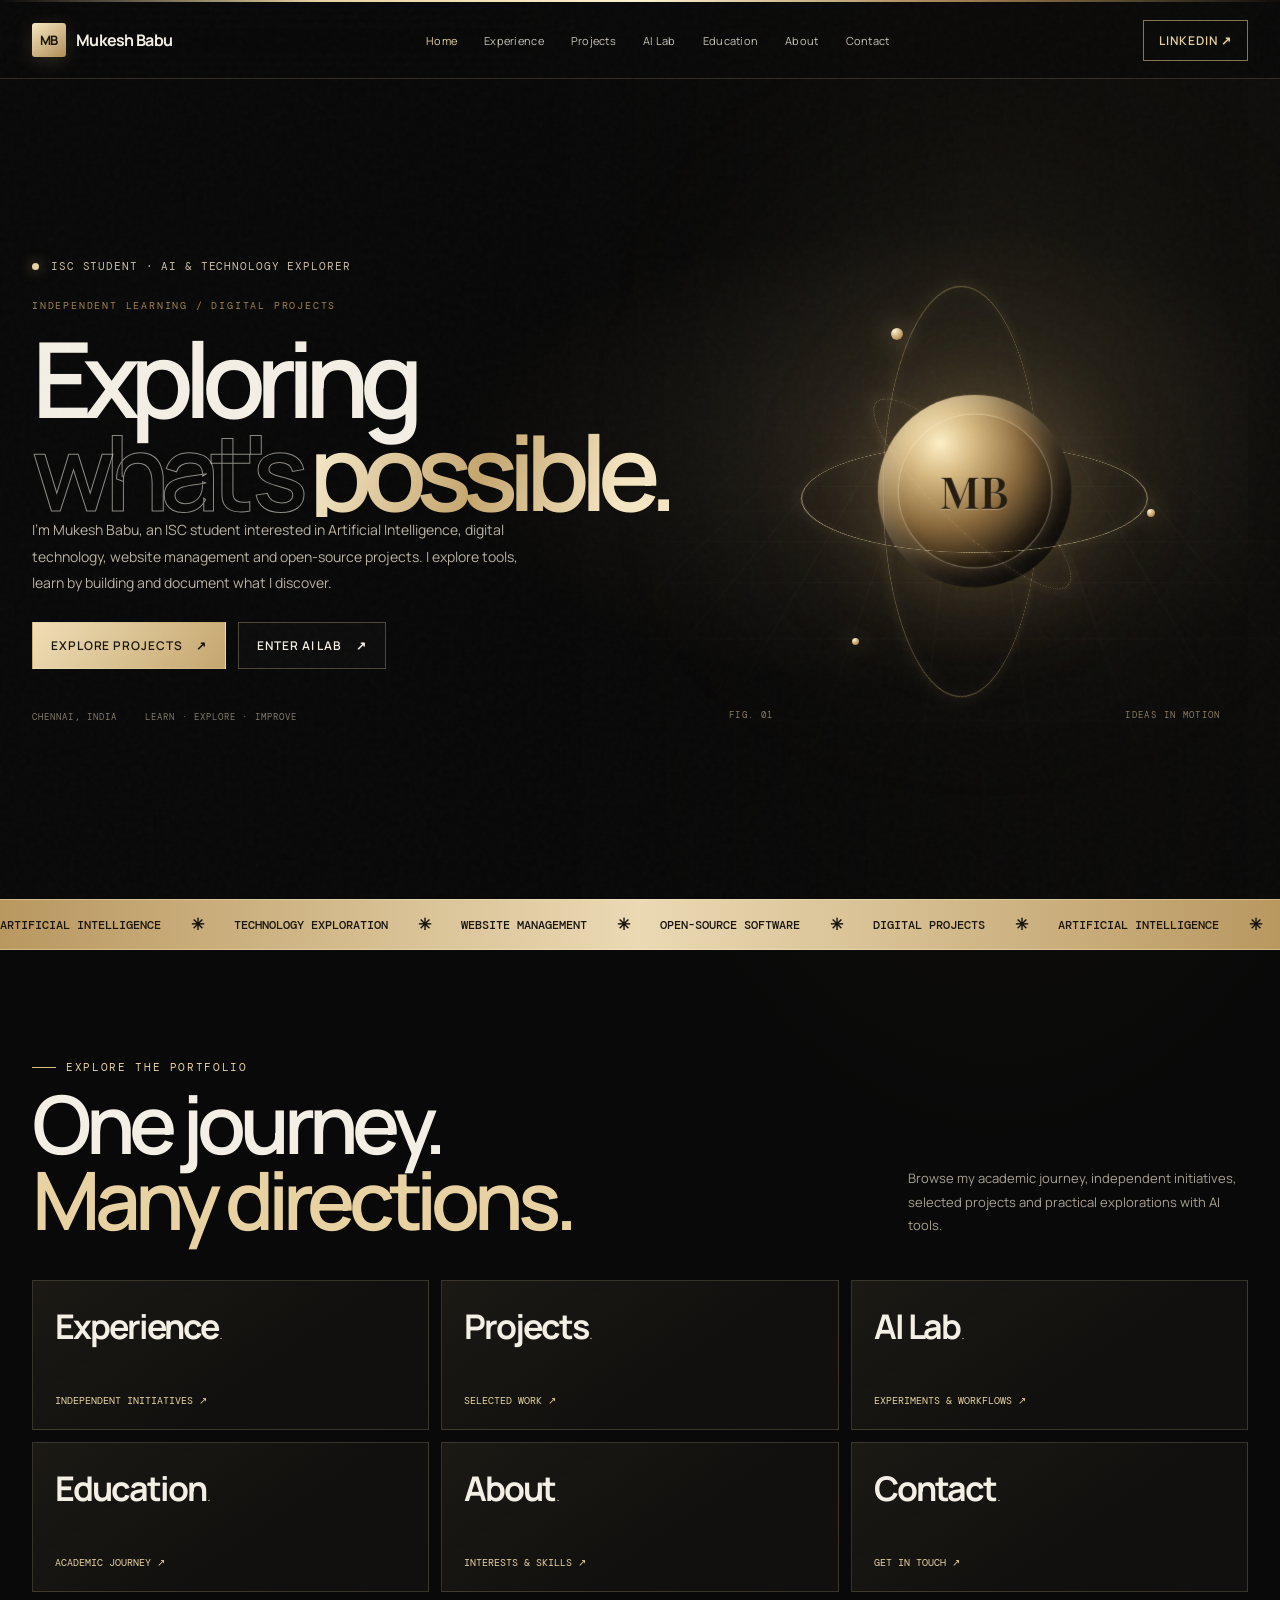
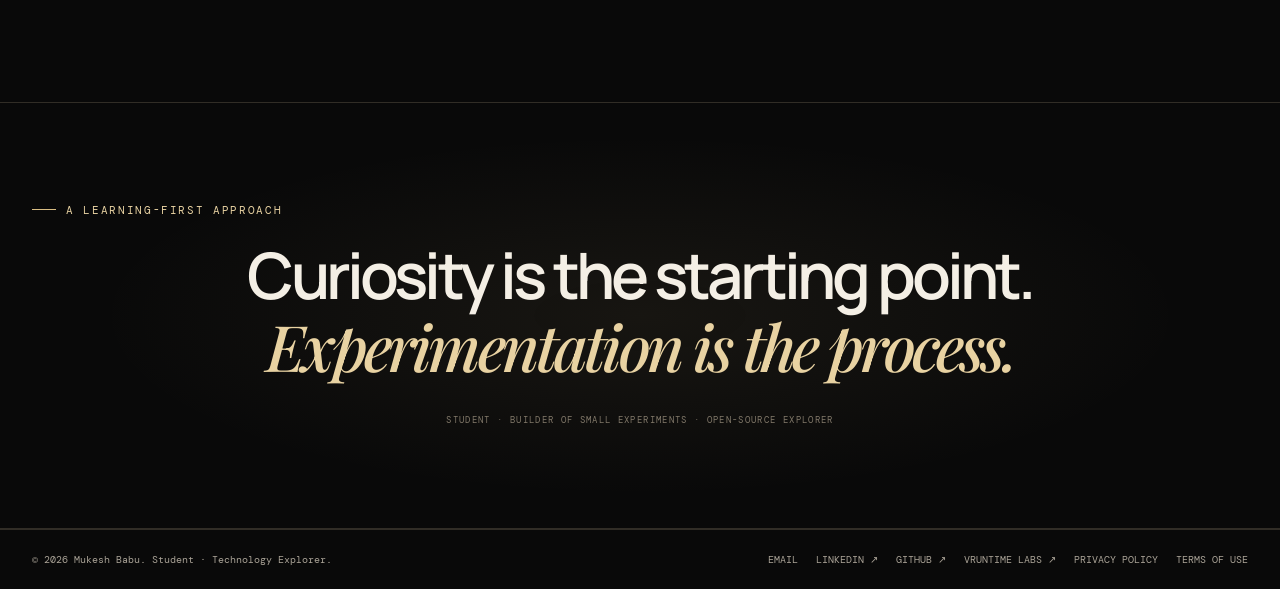
==== commit bdd0cdb7: "Redesign portfolio with luxury 3D AI-focused experience" ====
--- a/index.html
+++ b/index.html
@@ -1,9 +1 @@
-<!DOCTYPE html>
-<html lang="en"><head><meta charset="UTF-8"><meta name="viewport" content="width=device-width, initial-scale=1"><meta name="theme-color" content="#080807"><meta name="description" content="Mukesh Babu — ISC student exploring AI, technology, website management and open-source projects."><meta name="author" content="M. Mukesh Babu"><meta property="og:title" content="Mukesh Babu — Technology & Open-Source Portfolio"><meta property="og:description" content="Mukesh Babu — ISC student exploring AI, technology, website management and open-source projects."><meta property="og:type" content="website"><link rel="icon" type="image/svg+xml" href="./favicon.svg"><link rel="preconnect" href="https://fonts.googleapis.com"><link rel="preconnect" href="https://fonts.gstatic.com" crossorigin><link href="https://fonts.googleapis.com/css2?family=DM+Mono:wght@400;500&family=Space+Grotesk:wght@400;500;600;700&display=swap" rel="stylesheet"><link rel="stylesheet" href="./assets/css/style.css"><title>Mukesh Babu — Technology & Open-Source Portfolio</title></head><body><div class="cursor-glow" aria-hidden="true"></div><div class="topline"></div><header class="header"><div class="wrap nav"><a class="brand" href="index.html" aria-label="Mukesh Babu home"><span class="brand-symbol">MB</span><span>Mukesh Babu</span></a><nav class="navlinks" aria-label="Main navigation"><a href="index.html" aria-current="page">Home</a><a href="experience.html">Experience</a><a href="projects.html">Projects</a><a href="education.html">Education</a><a href="about.html">About</a><a href="contact.html">Contact</a></nav><a class="nav-cta" href="https://linkedin.com/in/mmukesh-babu" target="_blank" rel="noopener noreferrer">LINKEDIN ↗</a></div></header><main><section class="hero wrap" id="home"><div aria-hidden="true" class="hero-backdrop"></div><div aria-hidden="true" class="hero-glow"></div><div class="hero-inner">
-<div class="hero-kicker mono"><span class="live-dot"></span>ISC Student · Technology Explorer</div>
-<h1>Exploring<br/><span class="outline">what's</span> <span class="accent">possible.</span></h1>
-<div class="hero-bottom"><div>
-<p class="hero-copy">I'm Mukesh Babu, an ISC student interested in Artificial Intelligence, digital technology, website management and open-source projects. I enjoy exploring ideas, tools and practical digital projects.</p>
-<div class="hero-actions"><a class="btn btn-primary" href="projects.html">EXPLORE PROJECTS <span>↘</span></a><a class="btn" href="contact.html">CONTACT ME ↗</a></div>
-</div><div class="hero-side"><strong>Curiosity<span class="acid">.</span><br/>Learn. Explore.</strong><span class="mono">LEARN · EXPLORE · IMPROVE</span></div></div>
-</div></section><div aria-label="Areas of interest" class="ticker"><div class="ticker-track"><span>ARTIFICIAL INTELLIGENCE <b>✳</b> TECHNOLOGY EXPLORATION <b>✳</b> WEBSITE MANAGEMENT <b>✳</b> OPEN-SOURCE SOFTWARE <b>✳</b> DIGITAL PROJECTS <b>✳</b></span><span aria-hidden="true">ARTIFICIAL INTELLIGENCE <b>✳</b> TECHNOLOGY EXPLORATION <b>✳</b> WEBSITE MANAGEMENT <b>✳</b> OPEN-SOURCE SOFTWARE <b>✳</b> DIGITAL PROJECTS <b>✳</b></span></div></div><section class="section"><div class="wrap"><div class="section-head reveal"><div><div class="eyebrow">Explore the portfolio</div><h2>One page for<br><span class="acid">every direction.</span></h2></div><p>Browse each part of my academic journey, independent initiatives and technology projects.</p></div><div class="home-shortcuts"><a class="home-shortcut reveal" href="experience.html"><strong>Experience<span class="acid">.</span></strong><span>Independent initiatives ↗</span></a><a class="home-shortcut reveal" href="projects.html"><strong>Projects<span class="acid">.</span></strong><span>Selected work ↗</span></a><a class="home-shortcut reveal" href="education.html"><strong>Education<span class="acid">.</span></strong><span>Academic journey ↗</span></a><a class="home-shortcut reveal" href="about.html"><strong>About<span class="acid">.</span></strong><span>Interests & skills ↗</span></a><a class="home-shortcut reveal" href="contact.html"><strong>Contact<span class="acid">.</span></strong><span>Get in touch ↗</span></a><a class="home-shortcut reveal" href="https://linkedin.com/in/mmukesh-babu" target="_blank" rel="noopener noreferrer"><strong>LinkedIn<span class="acid">.</span></strong><span>View profile ↗</span></a></div></div></section></main><footer><div class="wrap footer-inner"><p>© 2026 Mukesh Babu. Student · Technology Explorer.</p><nav class="footer-links" aria-label="Footer navigation"><a href="mailto:mmukeshbabu.2010@gmail.com">EMAIL</a><a href="https://linkedin.com/in/mmukesh-babu" target="_blank" rel="noopener noreferrer">LINKEDIN ↗</a><a href="https://github.com/mmukeshbabu2010-dot" target="_blank" rel="noopener noreferrer">GITHUB ↗</a><a href="https://github.com/vruntime-labs" target="_blank" rel="noopener noreferrer">VRUNTIME LABS ↗</a><a href="./privacy.html">PRIVACY POLICY</a><a href="./terms.html">TERMS OF USE</a></nav></div></footer><script src="./assets/js/main.js" defer></script></body></html>+<!DOCTYPE html><html lang="en"><head><meta charset="UTF-8"><meta name="viewport" content="width=device-width, initial-scale=1"><meta name="theme-color" content="#090909"><meta name="description" content="Mukesh Babu — ISC student exploring AI tools, technology, website management and open-source projects."><meta name="author" content="M. Mukesh Babu"><meta property="og:title" content="Mukesh Babu — AI, Technology & Open-Source Portfolio"><meta property="og:description" content="Mukesh Babu — ISC student exploring AI tools, technology, website management and open-source projects."><meta property="og:type" content="website"><link rel="icon" type="image/svg+xml" href="./favicon.svg"><link rel="preconnect" href="https://fonts.googleapis.com"><link rel="preconnect" href="https://fonts.gstatic.com" crossorigin><link href="https://fonts.googleapis.com/css2?family=DM+Mono:wght@400;500&family=Manrope:wght@400;500;600;700;800&family=Playfair+Display:ital,wght@0,500;0,600;1,500&display=swap" rel="stylesheet"><link rel="stylesheet" href="./assets/css/style.css"><title>Mukesh Babu — AI, Technology & Open-Source Portfolio</title></head><body><div class="cursor-glow" aria-hidden="true"></div><div class="topline"></div><header class="header"><div class="wrap nav"><a class="brand" href="index.html" aria-label="Mukesh Babu home"><span class="brand-symbol">MB</span><span>Mukesh Babu</span></a><nav class="navlinks" id="site-navigation" aria-label="Main navigation"><a href="index.html" aria-current="page">Home</a><a href="experience.html">Experience</a><a href="projects.html">Projects</a><a href="ai-lab.html">AI Lab</a><a href="education.html">Education</a><a href="about.html">About</a><a href="contact.html">Contact</a></nav><button class="menu-toggle" type="button" aria-label="Open navigation" aria-controls="site-navigation" aria-expanded="false"><span></span><span></span></button><a class="nav-cta" href="https://linkedin.com/in/mmukesh-babu" target="_blank" rel="noopener noreferrer">LINKEDIN <span aria-hidden="true">↗</span></a></div></header><main><section class="hero wrap" id="home"><div class="hero-backdrop" aria-hidden="true"></div><div class="hero-glow" aria-hidden="true"></div><div class="hero-layout"><div class="hero-inner"><div class="hero-kicker mono"><span class="live-dot"></span> ISC STUDENT · AI & TECHNOLOGY EXPLORER</div><p class="hero-overline">INDEPENDENT LEARNING / DIGITAL PROJECTS</p><h1>Exploring<br><span class="outline">what's</span> <span class="accent">possible.</span></h1><p class="hero-copy">I'm Mukesh Babu, an ISC student interested in Artificial Intelligence, digital technology, website management and open-source projects. I explore tools, learn by building and document what I discover.</p><div class="hero-actions"><a class="btn btn-primary" href="projects.html">EXPLORE PROJECTS <span>↗</span></a><a class="btn" href="ai-lab.html">ENTER AI LAB <span>↗</span></a></div><div class="hero-meta mono"><span>CHENNAI, INDIA</span><span>LEARN · EXPLORE · IMPROVE</span></div></div><div class="hero-art" aria-label="Abstract champagne-gold three-dimensional orbital sculpture"><div class="art-grid" aria-hidden="true"></div><div class="orbital-scene" aria-hidden="true"><div class="orbit orbit-one"></div><div class="orbit orbit-two"></div><div class="orbit orbit-three"></div><div class="gold-core"><span>MB</span></div><div class="orbit-point point-one"></div><div class="orbit-point point-two"></div><div class="orbit-point point-three"></div></div><div class="art-caption mono"><span>FIG. 01</span><span>IDEAS IN MOTION</span></div></div></div></section><div class="ticker"><div class="ticker-track"><span>ARTIFICIAL INTELLIGENCE <b>✳</b> TECHNOLOGY EXPLORATION <b>✳</b> WEBSITE MANAGEMENT <b>✳</b> OPEN-SOURCE SOFTWARE <b>✳</b> DIGITAL PROJECTS <b>✳</b></span><span aria-hidden="true">ARTIFICIAL INTELLIGENCE <b>✳</b> TECHNOLOGY EXPLORATION <b>✳</b> WEBSITE MANAGEMENT <b>✳</b> OPEN-SOURCE SOFTWARE <b>✳</b> DIGITAL PROJECTS <b>✳</b></span></div></div><section class="section"><div class="wrap"><div class="section-head reveal"><div><div class="eyebrow">Explore the portfolio</div><h2>One journey.<br><span class="acid">Many directions.</span></h2></div><p>Browse my academic journey, independent initiatives, selected projects and practical explorations with AI tools.</p></div><div class="home-shortcuts"><a class="home-shortcut reveal" href="experience.html"><strong>Experience<span class="acid">.</span></strong><span>Independent initiatives ↗</span></a><a class="home-shortcut reveal" href="projects.html"><strong>Projects<span class="acid">.</span></strong><span>Selected work ↗</span></a><a class="home-shortcut reveal" href="ai-lab.html"><strong>AI Lab<span class="acid">.</span></strong><span>Experiments & workflows ↗</span></a><a class="home-shortcut reveal" href="education.html"><strong>Education<span class="acid">.</span></strong><span>Academic journey ↗</span></a><a class="home-shortcut reveal" href="about.html"><strong>About<span class="acid">.</span></strong><span>Interests & skills ↗</span></a><a class="home-shortcut reveal" href="contact.html"><strong>Contact<span class="acid">.</span></strong><span>Get in touch ↗</span></a></div></div></section><section class="manifesto-section"><div class="wrap manifesto reveal"><span class="eyebrow">A learning-first approach</span><p>Curiosity is the starting point.<br><em>Experimentation is the process.</em></p><span class="mono">STUDENT · BUILDER OF SMALL EXPERIMENTS · OPEN-SOURCE EXPLORER</span></div></section></main><footer><div class="wrap footer-inner"><p>© 2026 Mukesh Babu. Student · Technology Explorer.</p><nav class="footer-links" aria-label="Footer navigation"><a href="mailto:mmukeshbabu.2010@gmail.com">EMAIL</a><a href="https://linkedin.com/in/mmukesh-babu" target="_blank" rel="noopener noreferrer">LINKEDIN ↗</a><a href="https://github.com/mmukeshbabu2010-dot" target="_blank" rel="noopener noreferrer">GITHUB ↗</a><a href="https://github.com/vruntime-labs" target="_blank" rel="noopener noreferrer">VRUNTIME LABS ↗</a><a href="./privacy.html">PRIVACY POLICY</a><a href="./terms.html">TERMS OF USE</a></nav></div></footer><script src="./assets/js/main.js" defer></script></body></html>
--- a/assets/css/style.css
+++ b/assets/css/style.css
@@ -1026,3 +1026,19 @@
 .home-shortcut strong { font-size:clamp(22px,3vw,34px); letter-spacing:-.06em; }
 .home-shortcut span { color:var(--acid); font:10px var(--mono); text-transform:uppercase; }
 @media(max-width:760px){ .home-shortcuts{grid-template-columns:1fr;} }
+
+
+/* LUXE 3D SYSTEM — graphite / champagne */
+:root{color-scheme:dark;--bg:#090909;--panel:#11100e;--text:#f4efe5;--muted:#aaa397;--line:rgba(231,211,169,.18);--acid:#d8bd83;--gold:#e8d2a2;--gold-deep:#9f8050;--mono:"DM Mono",monospace;--display:"Manrope",sans-serif;--max:1380px;--ease:cubic-bezier(.2,.75,.25,1)}
+html{scroll-behavior:smooth;scroll-padding-top:90px}body{background:radial-gradient(ellipse at 78% 8%,rgba(180,143,81,.075),transparent 35%),var(--bg);color:var(--text);font-family:var(--display)}body:after{opacity:.16;background-image:url("data:image/svg+xml,%3Csvg viewBox='0 0 180 180' xmlns='http://www.w3.org/2000/svg'%3E%3Cfilter id='n'%3E%3CfeTurbulence type='fractalNoise' baseFrequency='.9' numOctaves='3' stitchTiles='stitch'/%3E%3C/filter%3E%3Crect width='100%25' height='100%25' filter='url(%23n)' opacity='.14'/%3E%3C/svg%3E")}
+.topline{height:2px;background:linear-gradient(90deg,transparent,var(--gold),#fff1ce,var(--gold-deep),transparent)}.header{background:rgba(9,9,9,.78);border-color:var(--line);backdrop-filter:blur(22px)}.brand{letter-spacing:-.045em}.brand-symbol{border-radius:3px;background:linear-gradient(145deg,#f7e7c1,#b08e58);color:#17120a;box-shadow:0 4px 20px rgba(216,189,131,.18)}.navlinks a{font-size:11px;letter-spacing:.025em}.navlinks a:hover,.navlinks a[aria-current=page]{color:var(--gold)}.nav-cta{border-color:rgba(216,189,131,.6);color:var(--gold);letter-spacing:.08em}.nav-cta:hover{background:var(--gold);color:#17130b}.hero{min-height:min(850px,calc(100svh - 80px));padding-top:76px;padding-bottom:72px}.hero-backdrop{inset:0;background:radial-gradient(ellipse at 72% 46%,rgba(189,150,89,.12),transparent 37%),linear-gradient(90deg,#090909 0%,rgba(9,9,9,.92) 43%,rgba(9,9,9,.18) 100%);opacity:1}.hero-glow{background:rgba(216,189,131,.13);filter:blur(120px)}.hero-layout{width:100%;display:grid;grid-template-columns:minmax(0,1.08fr) minmax(360px,.92fr);align-items:center;gap:28px}.hero-inner{position:relative;z-index:2;animation:hero-rise .9s var(--ease) both}.hero-overline{margin:0 0 20px;color:var(--gold-deep);font:10px var(--mono);letter-spacing:.18em}.hero h1{font-size:clamp(64px,8.2vw,122px);line-height:.88;letter-spacing:-.095em;text-transform:none;font-weight:600}.hero h1 .outline{-webkit-text-stroke:1px rgba(244,239,229,.56)}.hero h1 .accent{background:linear-gradient(110deg,#f5e8c8 4%,#c5a66d 48%,#f5e6c3 85%);-webkit-background-clip:text;background-clip:text;color:transparent}.hero-kicker{color:#c9bda8}.live-dot{background:var(--gold);box-shadow:0 0 14px rgba(216,189,131,.65)}.hero-copy{max-width:520px;color:#b9b1a4;font-size:14px;line-height:1.9}.hero-actions{gap:12px;flex-wrap:wrap}.btn{border-color:rgba(216,189,131,.32);background:rgba(255,255,255,.018);color:var(--text);letter-spacing:.075em}.btn:hover{border-color:var(--gold);color:var(--gold);transform:translateY(-2px)}.btn-primary{background:linear-gradient(130deg,#f0dfb7,#c5a66d);color:#18140d;border-color:transparent}.btn-primary:hover{background:linear-gradient(130deg,#fff0cd,#d4b77f);color:#17120a}.hero-meta{display:flex;gap:28px;margin-top:42px;color:#82796a;font-size:9px;letter-spacing:.12em}.hero-art{position:relative;min-height:510px;display:grid;place-items:center;perspective:1100px;isolation:isolate}.art-grid{position:absolute;inset:7% 0;background-image:linear-gradient(rgba(216,189,131,.07) 1px,transparent 1px),linear-gradient(90deg,rgba(216,189,131,.07) 1px,transparent 1px);background-size:42px 42px;mask-image:radial-gradient(ellipse,black 10%,transparent 72%);transform:perspective(600px) rotateX(62deg) scale(1.15);opacity:.55}.orbital-scene{position:relative;width:min(440px,85%);aspect-ratio:1;transform-style:preserve-3d;animation:scene-float 8s ease-in-out infinite}.gold-core{position:absolute;inset:29%;display:grid;place-items:center;border-radius:50%;background:radial-gradient(circle at 32% 25%,#fff0c9 0,#d9bd84 17%,#8c6b3d 43%,#211a11 72%,#080808 100%);box-shadow:inset -18px -22px 36px rgba(0,0,0,.65),inset 8px 8px 20px rgba(255,242,207,.42),0 0 80px rgba(205,166,102,.22),0 0 160px rgba(205,166,102,.12);transform:translateZ(48px)}.gold-core:after{content:"";position:absolute;inset:10%;border-radius:50%;border:1px solid rgba(255,241,207,.38);box-shadow:0 0 25px rgba(255,235,193,.18)}.gold-core span{font:600 42px "Playfair Display",serif;color:#251c10;text-shadow:0 1px rgba(255,255,255,.35)}.orbit{position:absolute;inset:11%;border:1px solid rgba(231,211,169,.68);border-radius:50%;box-shadow:0 0 22px rgba(216,189,131,.1),inset 0 0 18px rgba(216,189,131,.06)}.orbit-one{transform:rotateX(72deg) rotateZ(-25deg);animation:orbit-spin 18s linear infinite}.orbit-two{inset:4%;transform:rotateY(68deg) rotateZ(25deg);border-color:rgba(216,189,131,.42);animation:orbit-spin-reverse 23s linear infinite}.orbit-three{inset:20%;transform:rotateX(70deg) rotateY(42deg);border-style:dashed;border-color:rgba(255,236,195,.34);animation:orbit-spin 30s linear infinite}.orbit-point{position:absolute;width:12px;height:12px;border-radius:50%;background:radial-gradient(circle at 30% 25%,#fff4d8,#c19b60 65%,#4b351a);box-shadow:0 0 24px rgba(231,198,139,.7)}.point-one{top:13%;left:31%}.point-two{right:9%;top:54%;width:8px;height:8px}.point-three{bottom:15%;left:22%;width:7px;height:7px}.art-caption{position:absolute;bottom:5%;left:5%;right:5%;display:flex;justify-content:space-between;color:#897b64;font-size:9px;letter-spacing:.15em}.ticker{background:linear-gradient(90deg,#b99860,#ead9b3,#b99860);color:#19140d;border-color:rgba(255,238,200,.4)}.ticker-track{animation-duration:54s}.section{border-color:var(--line)}.eyebrow,.project-number{color:var(--gold);letter-spacing:.15em}.acid{color:var(--gold)}.section-head h2{font-weight:600;letter-spacing:-.075em}.section-head p{color:#a9a092}.home-shortcut,.skill,.experience-card,.education-panel{background:linear-gradient(145deg,rgba(216,189,131,.055),transparent 60%),#11100e;border-color:var(--line);transition:transform .45s var(--ease),border-color .35s,box-shadow .35s}.home-shortcut:hover,.skill:hover,.experience-card:hover,.education-panel:hover{border-color:rgba(216,189,131,.62);box-shadow:0 18px 50px rgba(0,0,0,.25);transform:translateY(-5px)}.home-shortcut span{color:var(--gold)}.project{background:#11100e;border-color:var(--line);border-radius:3px;transition:transform .5s var(--ease),border-color .35s,box-shadow .35s}.project:hover{border-color:rgba(216,189,131,.7);box-shadow:0 24px 70px rgba(0,0,0,.42)}.project-number{color:var(--gold)}.project-chip{border-color:rgba(231,211,169,.35);color:#ead9b3}.project-links a{border-color:rgba(231,211,169,.3)}.project-links a:hover{border-color:var(--gold);color:var(--gold)}.project-vruntime{background-image:radial-gradient(circle at 78% 25%,rgba(207,171,111,.38),transparent 27%),linear-gradient(135deg,#292116,#11100e 68%)}.project-personal{background-image:radial-gradient(circle at 78% 25%,rgba(160,145,123,.26),transparent 30%),linear-gradient(135deg,#28231b,#11100e 68%)}.experience-card .experience-note{color:var(--gold)}.education-panel{background:linear-gradient(120deg,rgba(216,189,131,.07),transparent 45%),#11100e}.resource:hover{border-color:var(--gold);color:var(--gold)}.about-title span,.contact h2 span{color:var(--gold)}.skill{background:#11100e}.skill:hover{border-color:var(--gold)}.contact:after{color:rgba(231,211,169,.035)}footer{border-color:var(--line)}.footer-links a:hover{color:var(--gold)}.reveal{transform:translateY(24px);filter:blur(3px);transition:opacity .8s var(--ease),transform .8s var(--ease),filter .8s var(--ease)}.reveal.visible{transform:translateY(0);filter:blur(0)}
+.menu-toggle{display:none;width:42px;height:42px;border:1px solid var(--line);background:transparent;color:var(--gold);align-items:center;justify-content:center;flex-direction:column;gap:5px;cursor:pointer}.menu-toggle span{width:17px;height:1px;background:currentColor;transition:transform .25s}.nav.menu-open .menu-toggle span:first-child{transform:translateY(3px) rotate(45deg)}.nav.menu-open .menu-toggle span:last-child{transform:translateY(-3px) rotate(-45deg)}
+.manifesto-section{padding:100px 0;border-bottom:1px solid var(--line);background:radial-gradient(ellipse at 50% 50%,rgba(216,189,131,.07),transparent 60%)}.manifesto{text-align:center}.manifesto p{margin:22px auto;font-size:clamp(32px,5vw,64px);line-height:1.12;letter-spacing:-.06em;font-weight:600}.manifesto p em,.gold-serif{font-family:"Playfair Display",serif;font-weight:500;font-style:italic;color:var(--gold)}.manifesto>.mono{color:#82796a;font-size:9px;letter-spacing:.15em}
+.page-hero{position:relative;overflow:hidden;min-height:560px;padding:110px 0 90px;display:flex;align-items:center;border-bottom:1px solid var(--line);background:radial-gradient(ellipse at 80% 48%,rgba(216,189,131,.11),transparent 35%)}.page-hero-inner{position:relative;z-index:2;width:min(1380px,calc(100% - 64px));margin:auto}.page-hero h1{font-size:clamp(66px,10vw,130px);line-height:.9;letter-spacing:-.09em;margin:22px 0;font-weight:600}.page-hero-inner>p{max-width:590px;color:var(--muted);font-size:15px;line-height:1.9}.lab-note{display:flex;align-items:center;gap:12px;margin-top:35px;color:#8f826c;font-size:9px;letter-spacing:.1em}.lab-orbit{position:absolute;right:8%;top:50%;width:300px;height:300px;transform:translateY(-50%);display:grid;place-items:center;opacity:.8}.lab-ring{position:absolute;inset:0;border:1px solid rgba(216,189,131,.5);border-radius:50%;box-shadow:0 0 35px rgba(216,189,131,.07)}.ring-a{transform:rotateX(68deg);animation:orbit-spin 18s linear infinite}.ring-b{inset:12%;transform:rotateY(70deg);animation:orbit-spin-reverse 22s linear infinite}.ring-c{inset:25%;transform:rotateX(68deg) rotateY(45deg);border-style:dashed;animation:orbit-spin 26s linear infinite}.lab-center{font:500 26px "Playfair Display",serif;color:var(--gold);letter-spacing:.1em;text-shadow:0 0 30px rgba(216,189,131,.4)}.lab-center span{color:#79613b}.lab-grid{display:grid;grid-template-columns:repeat(2,minmax(0,1fr));gap:14px}.lab-card{position:relative;min-height:280px;padding:28px;border:1px solid var(--line);background:linear-gradient(145deg,rgba(216,189,131,.06),transparent 60%),#11100e;transition:transform .45s var(--ease),border-color .3s,box-shadow .3s}.lab-card:hover{transform:translateY(-5px);border-color:rgba(216,189,131,.65);box-shadow:0 20px 55px rgba(0,0,0,.3)}.lab-index{font:10px var(--mono);letter-spacing:.13em;color:var(--gold)}.lab-icon{margin:28px 0 10px;color:var(--gold);font:38px "Playfair Display",serif}.lab-card h3{font-size:clamp(24px,3vw,36px);letter-spacing:-.06em;margin:0 0 10px}.lab-card h3 span{color:var(--gold)}.lab-card p{max-width:460px;color:var(--muted);font-size:13px;line-height:1.85}.lab-status{display:inline-block;margin-top:18px;padding:7px 9px;border:1px solid rgba(216,189,131,.3);color:var(--gold);font:9px var(--mono);letter-spacing:.12em}.principles-grid{display:grid;grid-template-columns:1fr 1fr;gap:60px;align-items:center}.principles-grid h2{font-size:clamp(48px,7vw,90px);line-height:.9;letter-spacing:-.08em;margin:18px 0}.principle-list{list-style:none;margin:0;padding:0}.principle-list li{display:flex;gap:20px;padding:20px 0;border-bottom:1px solid var(--line);color:#c2b9aa;font-size:14px}.principle-list li span{color:var(--gold);font:10px var(--mono)}.lab-cta{padding:90px 0;background:radial-gradient(ellipse at 70% 50%,rgba(216,189,131,.09),transparent 45%)}.lab-cta-inner{display:flex;align-items:end;justify-content:space-between;gap:30px}.lab-cta h2{font-size:clamp(44px,7vw,82px);line-height:.9;letter-spacing:-.08em;margin:16px 0 0}
+@keyframes scene-float{0%,100%{transform:translateY(0) rotateX(-5deg) rotateY(8deg)}50%{transform:translateY(-13px) rotateX(4deg) rotateY(-7deg)}}@keyframes orbit-spin{to{rotate:360deg}}@keyframes orbit-spin-reverse{to{rotate:-360deg}}
+@media(max-width:1050px){.hero-layout{grid-template-columns:1fr .8fr;gap:0}.hero-art{min-height:420px}.orbital-scene{width:min(360px,100%)}.navlinks{gap:12px}.navlinks a{font-size:10px}.nav-cta{padding:10px 11px}}
+@media(max-width:820px){.nav{gap:12px}.menu-toggle{display:flex;order:3}.nav-cta{margin-left:auto}.navlinks{display:none;position:absolute;top:100%;left:0;right:0;padding:16px 22px 22px;background:rgba(9,9,9,.97);border-bottom:1px solid var(--line);flex-direction:column;align-items:stretch;gap:0}.navlinks a{padding:13px 4px;border-bottom:1px solid rgba(231,211,169,.1);font-size:12px}.nav.menu-open .navlinks{display:flex}.hero-layout{grid-template-columns:1fr .72fr}.hero-art{min-height:340px}.hero h1{font-size:clamp(58px,9vw,90px)}.lab-orbit{right:3%;width:230px;height:230px;opacity:.48}.page-hero{min-height:500px}.principles-grid{gap:30px}}
+@media(max-width:640px){.wrap{width:calc(100% - 36px)}.nav{height:68px}.brand{font-size:14px}.brand-symbol{width:32px;height:32px}.nav-cta{font-size:9px;padding:9px 10px}.hero{min-height:auto;padding:72px 0 42px}.hero-layout{grid-template-columns:1fr}.hero h1{font-size:clamp(54px,14vw,84px)}.hero-copy{font-size:13px}.hero-meta{flex-direction:column;gap:8px;margin-top:26px}.hero-art{min-height:320px;margin-top:8px}.orbital-scene{width:min(310px,82vw)}.art-caption{bottom:0}.section{padding:75px 0}.section-head{align-items:start;flex-direction:column}.home-shortcuts{grid-template-columns:1fr}.manifesto-section{padding:72px 0}.manifesto p{font-size:34px}.page-hero{min-height:600px;padding:82px 0 70px;align-items:start}.page-hero-inner{width:calc(100% - 36px)}.page-hero h1{font-size:clamp(58px,16vw,90px)}.page-hero-inner>p{font-size:13px}.lab-orbit{width:175px;height:175px;right:5%;top:auto;bottom:0;transform:none;opacity:.28}.lab-grid{grid-template-columns:1fr}.lab-card{min-height:240px;padding:23px}.principles-grid{grid-template-columns:1fr;gap:18px}.principles-grid h2{font-size:58px}.lab-cta-inner{align-items:start;flex-direction:column}.project-bottom{align-items:start;flex-direction:column}.project-bottom-right{align-items:start}.experience-grid{grid-template-columns:1fr}.about-grid{grid-template-columns:1fr;gap:25px}.education-panel{padding:24px}.resource-list{grid-template-columns:1fr}.contact-inner{align-items:start;flex-direction:column}.footer-inner{align-items:start;flex-direction:column}.footer-links{gap:12px 18px}}
+@media(prefers-reduced-motion:reduce){html{scroll-behavior:auto}.orbital-scene,.orbit,.lab-ring,.ticker-track{animation:none!important}.hero-inner{animation:none!important}.reveal{opacity:1;transform:none;filter:none}.menu-toggle span{transition:none}}
+
+.hero-art{transition:transform .35s ease;transform:rotateX(var(--tilt-x,0deg)) rotateY(var(--tilt-y,0deg))}
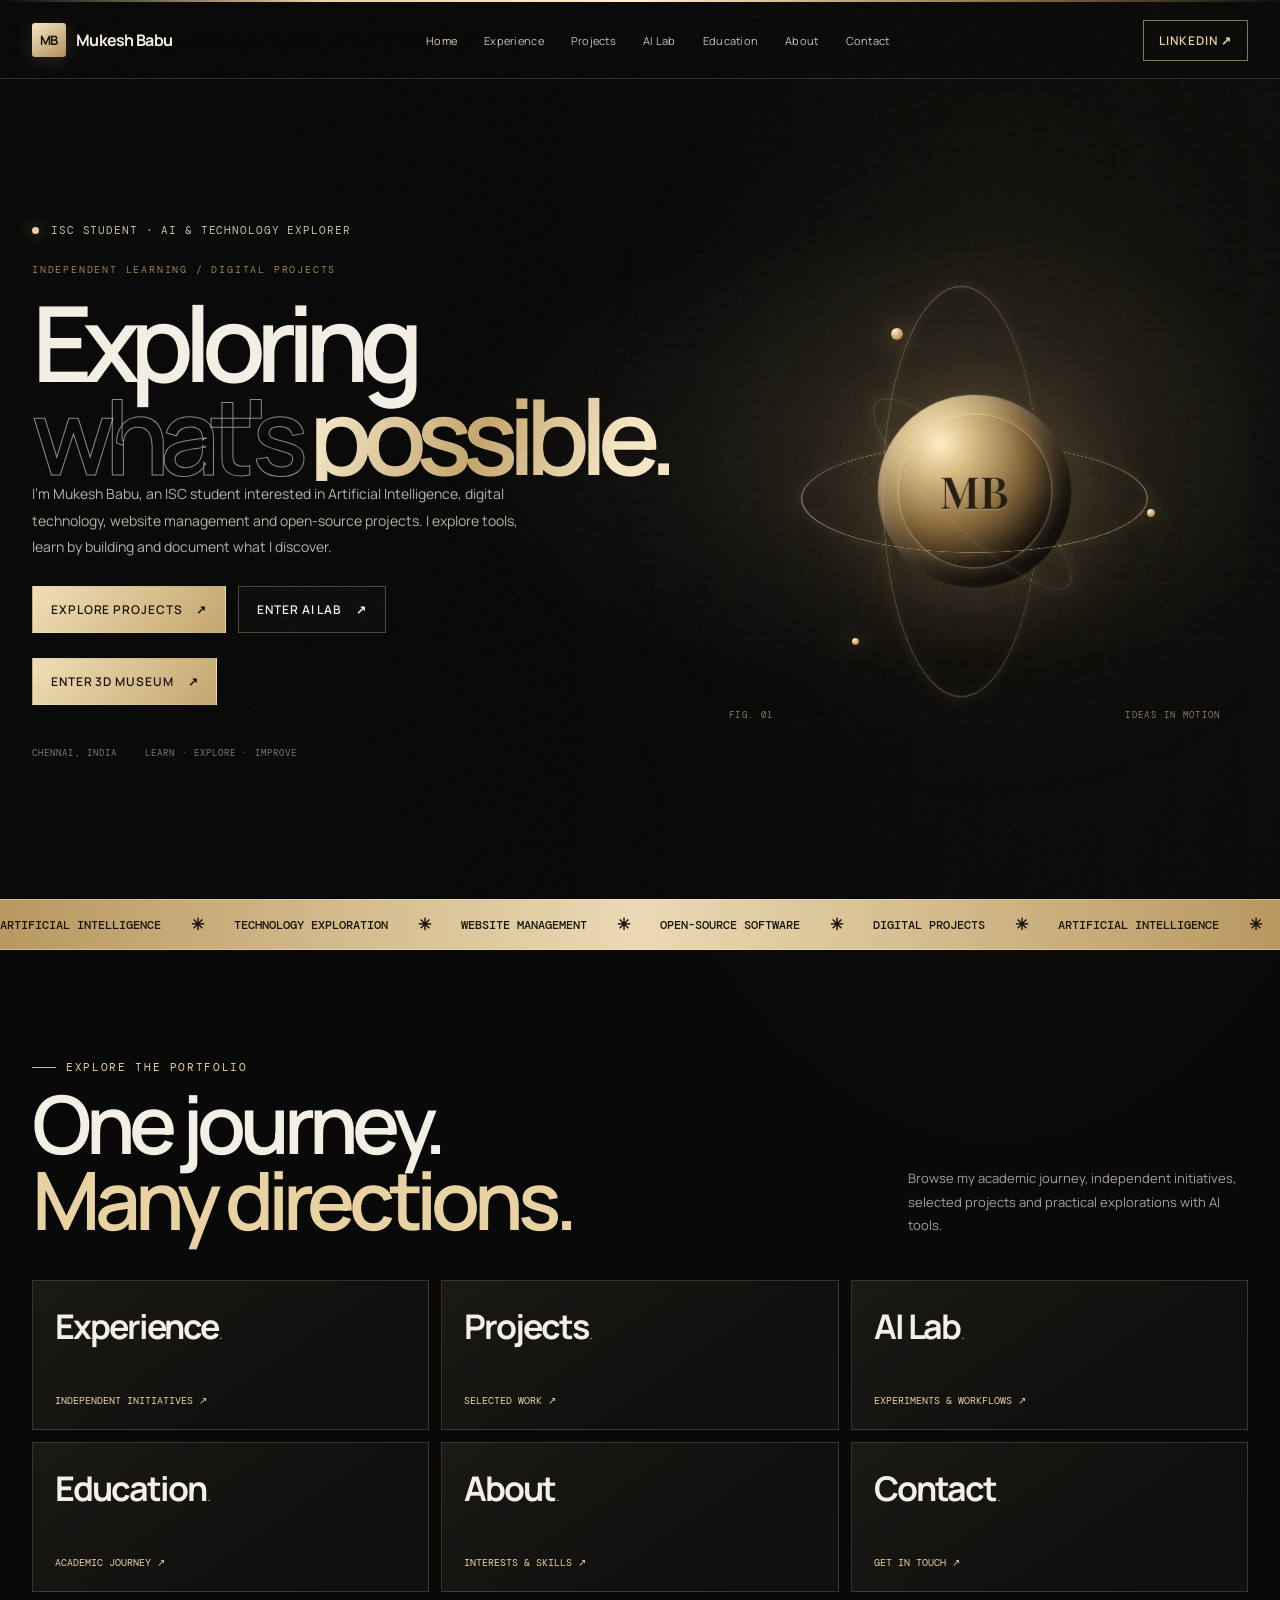
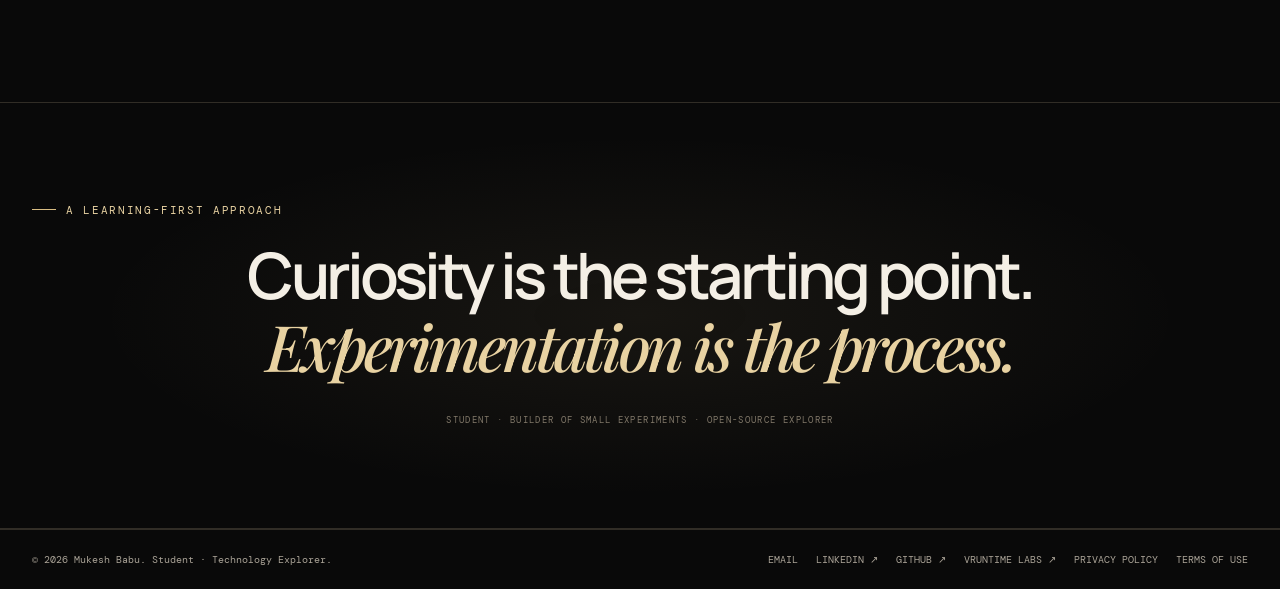
==== commit a4aee24d: "Build Phase 3 interactive project museum core" ====
--- a/index.html
+++ b/index.html
@@ -1 +1 @@
-<!DOCTYPE html><html lang="en"><head><meta charset="UTF-8"><meta name="viewport" content="width=device-width, initial-scale=1"><meta name="theme-color" content="#090909"><meta name="description" content="Mukesh Babu — ISC student exploring AI tools, technology, website management and open-source projects."><meta name="author" content="M. Mukesh Babu"><meta property="og:title" content="Mukesh Babu — AI, Technology & Open-Source Portfolio"><meta property="og:description" content="Mukesh Babu — ISC student exploring AI tools, technology, website management and open-source projects."><meta property="og:type" content="website"><link rel="icon" type="image/svg+xml" href="./favicon.svg"><link rel="preconnect" href="https://fonts.googleapis.com"><link rel="preconnect" href="https://fonts.gstatic.com" crossorigin><link href="https://fonts.googleapis.com/css2?family=DM+Mono:wght@400;500&family=Manrope:wght@400;500;600;700;800&family=Playfair+Display:ital,wght@0,500;0,600;1,500&display=swap" rel="stylesheet"><link rel="stylesheet" href="./assets/css/style.css"><title>Mukesh Babu — AI, Technology & Open-Source Portfolio</title></head><body><div class="cursor-glow" aria-hidden="true"></div><div class="topline"></div><header class="header"><div class="wrap nav"><a class="brand" href="index.html" aria-label="Mukesh Babu home"><span class="brand-symbol">MB</span><span>Mukesh Babu</span></a><nav class="navlinks" id="site-navigation" aria-label="Main navigation"><a href="index.html" aria-current="page">Home</a><a href="experience.html">Experience</a><a href="projects.html">Projects</a><a href="ai-lab.html">AI Lab</a><a href="education.html">Education</a><a href="about.html">About</a><a href="contact.html">Contact</a></nav><button class="menu-toggle" type="button" aria-label="Open navigation" aria-controls="site-navigation" aria-expanded="false"><span></span><span></span></button><a class="nav-cta" href="https://linkedin.com/in/mmukesh-babu" target="_blank" rel="noopener noreferrer">LINKEDIN <span aria-hidden="true">↗</span></a></div></header><main><section class="hero wrap" id="home"><div class="hero-backdrop" aria-hidden="true"></div><div class="hero-glow" aria-hidden="true"></div><div class="hero-layout"><div class="hero-inner"><div class="hero-kicker mono"><span class="live-dot"></span> ISC STUDENT · AI & TECHNOLOGY EXPLORER</div><p class="hero-overline">INDEPENDENT LEARNING / DIGITAL PROJECTS</p><h1>Exploring<br><span class="outline">what's</span> <span class="accent">possible.</span></h1><p class="hero-copy">I'm Mukesh Babu, an ISC student interested in Artificial Intelligence, digital technology, website management and open-source projects. I explore tools, learn by building and document what I discover.</p><div class="hero-actions"><a class="btn btn-primary" href="projects.html">EXPLORE PROJECTS <span>↗</span></a><a class="btn" href="ai-lab.html">ENTER AI LAB <span>↗</span></a></div><div class="hero-meta mono"><span>CHENNAI, INDIA</span><span>LEARN · EXPLORE · IMPROVE</span></div></div><div class="hero-art" aria-label="Abstract champagne-gold three-dimensional orbital sculpture"><div class="art-grid" aria-hidden="true"></div><div class="orbital-scene" aria-hidden="true"><div class="orbit orbit-one"></div><div class="orbit orbit-two"></div><div class="orbit orbit-three"></div><div class="gold-core"><span>MB</span></div><div class="orbit-point point-one"></div><div class="orbit-point point-two"></div><div class="orbit-point point-three"></div></div><div class="art-caption mono"><span>FIG. 01</span><span>IDEAS IN MOTION</span></div></div></div></section><div class="ticker"><div class="ticker-track"><span>ARTIFICIAL INTELLIGENCE <b>✳</b> TECHNOLOGY EXPLORATION <b>✳</b> WEBSITE MANAGEMENT <b>✳</b> OPEN-SOURCE SOFTWARE <b>✳</b> DIGITAL PROJECTS <b>✳</b></span><span aria-hidden="true">ARTIFICIAL INTELLIGENCE <b>✳</b> TECHNOLOGY EXPLORATION <b>✳</b> WEBSITE MANAGEMENT <b>✳</b> OPEN-SOURCE SOFTWARE <b>✳</b> DIGITAL PROJECTS <b>✳</b></span></div></div><section class="section"><div class="wrap"><div class="section-head reveal"><div><div class="eyebrow">Explore the portfolio</div><h2>One journey.<br><span class="acid">Many directions.</span></h2></div><p>Browse my academic journey, independent initiatives, selected projects and practical explorations with AI tools.</p></div><div class="home-shortcuts"><a class="home-shortcut reveal" href="experience.html"><strong>Experience<span class="acid">.</span></strong><span>Independent initiatives ↗</span></a><a class="home-shortcut reveal" href="projects.html"><strong>Projects<span class="acid">.</span></strong><span>Selected work ↗</span></a><a class="home-shortcut reveal" href="ai-lab.html"><strong>AI Lab<span class="acid">.</span></strong><span>Experiments & workflows ↗</span></a><a class="home-shortcut reveal" href="education.html"><strong>Education<span class="acid">.</span></strong><span>Academic journey ↗</span></a><a class="home-shortcut reveal" href="about.html"><strong>About<span class="acid">.</span></strong><span>Interests & skills ↗</span></a><a class="home-shortcut reveal" href="contact.html"><strong>Contact<span class="acid">.</span></strong><span>Get in touch ↗</span></a></div></div></section><section class="manifesto-section"><div class="wrap manifesto reveal"><span class="eyebrow">A learning-first approach</span><p>Curiosity is the starting point.<br><em>Experimentation is the process.</em></p><span class="mono">STUDENT · BUILDER OF SMALL EXPERIMENTS · OPEN-SOURCE EXPLORER</span></div></section></main><footer><div class="wrap footer-inner"><p>© 2026 Mukesh Babu. Student · Technology Explorer.</p><nav class="footer-links" aria-label="Footer navigation"><a href="mailto:mmukeshbabu.2010@gmail.com">EMAIL</a><a href="https://linkedin.com/in/mmukesh-babu" target="_blank" rel="noopener noreferrer">LINKEDIN ↗</a><a href="https://github.com/mmukeshbabu2010-dot" target="_blank" rel="noopener noreferrer">GITHUB ↗</a><a href="https://github.com/vruntime-labs" target="_blank" rel="noopener noreferrer">VRUNTIME LABS ↗</a><a href="./privacy.html">PRIVACY POLICY</a><a href="./terms.html">TERMS OF USE</a></nav></div></footer><script src="./assets/js/main.js" defer></script></body></html>+<!DOCTYPE html><html lang="en"><head><meta charset="UTF-8"><meta name="viewport" content="width=device-width, initial-scale=1"><meta name="theme-color" content="#090909"><meta name="description" content="Mukesh Babu — ISC student exploring AI tools, technology, website management and open-source projects."><meta name="author" content="M. Mukesh Babu"><meta property="og:title" content="Mukesh Babu — AI, Technology & Open-Source Portfolio"><meta property="og:description" content="Mukesh Babu — ISC student exploring AI tools, technology, website management and open-source projects."><meta property="og:type" content="website"><link rel="icon" type="image/svg+xml" href="./favicon.svg"><link rel="preconnect" href="https://fonts.googleapis.com"><link rel="preconnect" href="https://fonts.gstatic.com" crossorigin><link href="https://fonts.googleapis.com/css2?family=DM+Mono:wght@400;500&family=Manrope:wght@400;500;600;700;800&family=Playfair+Display:ital,wght@0,500;0,600;1,500&display=swap" rel="stylesheet"><link rel="stylesheet" href="./assets/css/style.css"><title>Mukesh Babu — AI, Technology & Open-Source Portfolio</title></head><body><div class="cursor-glow" aria-hidden="true"></div><div class="topline"></div><header class="header"><div class="wrap nav"><a class="brand" href="index.html" aria-label="Mukesh Babu home"><span class="brand-symbol">MB</span><span>Mukesh Babu</span></a><nav class="navlinks" id="site-navigation" aria-label="Main navigation"><a href="index.html" aria-current="page">Home</a><a href="experience.html">Experience</a><a href="projects.html">Projects</a><a href="ai-lab.html">AI Lab</a><a href="education.html">Education</a><a href="about.html">About</a><a href="contact.html">Contact</a></nav><button class="menu-toggle" type="button" aria-label="Open navigation" aria-controls="site-navigation" aria-expanded="false"><span></span><span></span></button><a class="nav-cta" href="https://linkedin.com/in/mmukesh-babu" target="_blank" rel="noopener noreferrer">LINKEDIN <span aria-hidden="true">↗</span></a></div></header><main><section class="hero wrap" id="home"><div class="hero-backdrop" aria-hidden="true"></div><div class="hero-glow" aria-hidden="true"></div><div class="hero-layout"><div class="hero-inner"><div class="hero-kicker mono"><span class="live-dot"></span> ISC STUDENT · AI & TECHNOLOGY EXPLORER</div><p class="hero-overline">INDEPENDENT LEARNING / DIGITAL PROJECTS</p><h1>Exploring<br><span class="outline">what's</span> <span class="accent">possible.</span></h1><p class="hero-copy">I'm Mukesh Babu, an ISC student interested in Artificial Intelligence, digital technology, website management and open-source projects. I explore tools, learn by building and document what I discover.</p><div class="hero-actions"><a class="btn btn-primary" href="projects.html">EXPLORE PROJECTS <span>↗</span></a><a class="btn" href="ai-lab.html">ENTER AI LAB <span>↗</span></a></div><div class="hero-actions"><a class="btn btn-primary" href="museum.html">ENTER 3D MUSEUM <span>↗</span></a></div><div class="hero-meta mono"><span>CHENNAI, INDIA</span><span>LEARN · EXPLORE · IMPROVE</span></div></div><div class="hero-art" aria-label="Abstract champagne-gold three-dimensional orbital sculpture"><div class="art-grid" aria-hidden="true"></div><div class="orbital-scene" aria-hidden="true"><div class="orbit orbit-one"></div><div class="orbit orbit-two"></div><div class="orbit orbit-three"></div><div class="gold-core"><span>MB</span></div><div class="orbit-point point-one"></div><div class="orbit-point point-two"></div><div class="orbit-point point-three"></div></div><div class="art-caption mono"><span>FIG. 01</span><span>IDEAS IN MOTION</span></div></div></div></section><div class="ticker"><div class="ticker-track"><span>ARTIFICIAL INTELLIGENCE <b>✳</b> TECHNOLOGY EXPLORATION <b>✳</b> WEBSITE MANAGEMENT <b>✳</b> OPEN-SOURCE SOFTWARE <b>✳</b> DIGITAL PROJECTS <b>✳</b></span><span aria-hidden="true">ARTIFICIAL INTELLIGENCE <b>✳</b> TECHNOLOGY EXPLORATION <b>✳</b> WEBSITE MANAGEMENT <b>✳</b> OPEN-SOURCE SOFTWARE <b>✳</b> DIGITAL PROJECTS <b>✳</b></span></div></div><section class="section"><div class="wrap"><div class="section-head reveal"><div><div class="eyebrow">Explore the portfolio</div><h2>One journey.<br><span class="acid">Many directions.</span></h2></div><p>Browse my academic journey, independent initiatives, selected projects and practical explorations with AI tools.</p></div><div class="home-shortcuts"><a class="home-shortcut reveal" href="experience.html"><strong>Experience<span class="acid">.</span></strong><span>Independent initiatives ↗</span></a><a class="home-shortcut reveal" href="projects.html"><strong>Projects<span class="acid">.</span></strong><span>Selected work ↗</span></a><a class="home-shortcut reveal" href="ai-lab.html"><strong>AI Lab<span class="acid">.</span></strong><span>Experiments & workflows ↗</span></a><a class="home-shortcut reveal" href="education.html"><strong>Education<span class="acid">.</span></strong><span>Academic journey ↗</span></a><a class="home-shortcut reveal" href="about.html"><strong>About<span class="acid">.</span></strong><span>Interests & skills ↗</span></a><a class="home-shortcut reveal" href="contact.html"><strong>Contact<span class="acid">.</span></strong><span>Get in touch ↗</span></a></div></div></section><section class="manifesto-section"><div class="wrap manifesto reveal"><span class="eyebrow">A learning-first approach</span><p>Curiosity is the starting point.<br><em>Experimentation is the process.</em></p><span class="mono">STUDENT · BUILDER OF SMALL EXPERIMENTS · OPEN-SOURCE EXPLORER</span></div></section></main><footer><div class="wrap footer-inner"><p>© 2026 Mukesh Babu. Student · Technology Explorer.</p><nav class="footer-links" aria-label="Footer navigation"><a href="mailto:mmukeshbabu.2010@gmail.com">EMAIL</a><a href="https://linkedin.com/in/mmukesh-babu" target="_blank" rel="noopener noreferrer">LINKEDIN ↗</a><a href="https://github.com/mmukeshbabu2010-dot" target="_blank" rel="noopener noreferrer">GITHUB ↗</a><a href="https://github.com/vruntime-labs" target="_blank" rel="noopener noreferrer">VRUNTIME LABS ↗</a><a href="./privacy.html">PRIVACY POLICY</a><a href="./terms.html">TERMS OF USE</a></nav></div></footer><script src="./assets/js/main.js" defer></script></body></html>
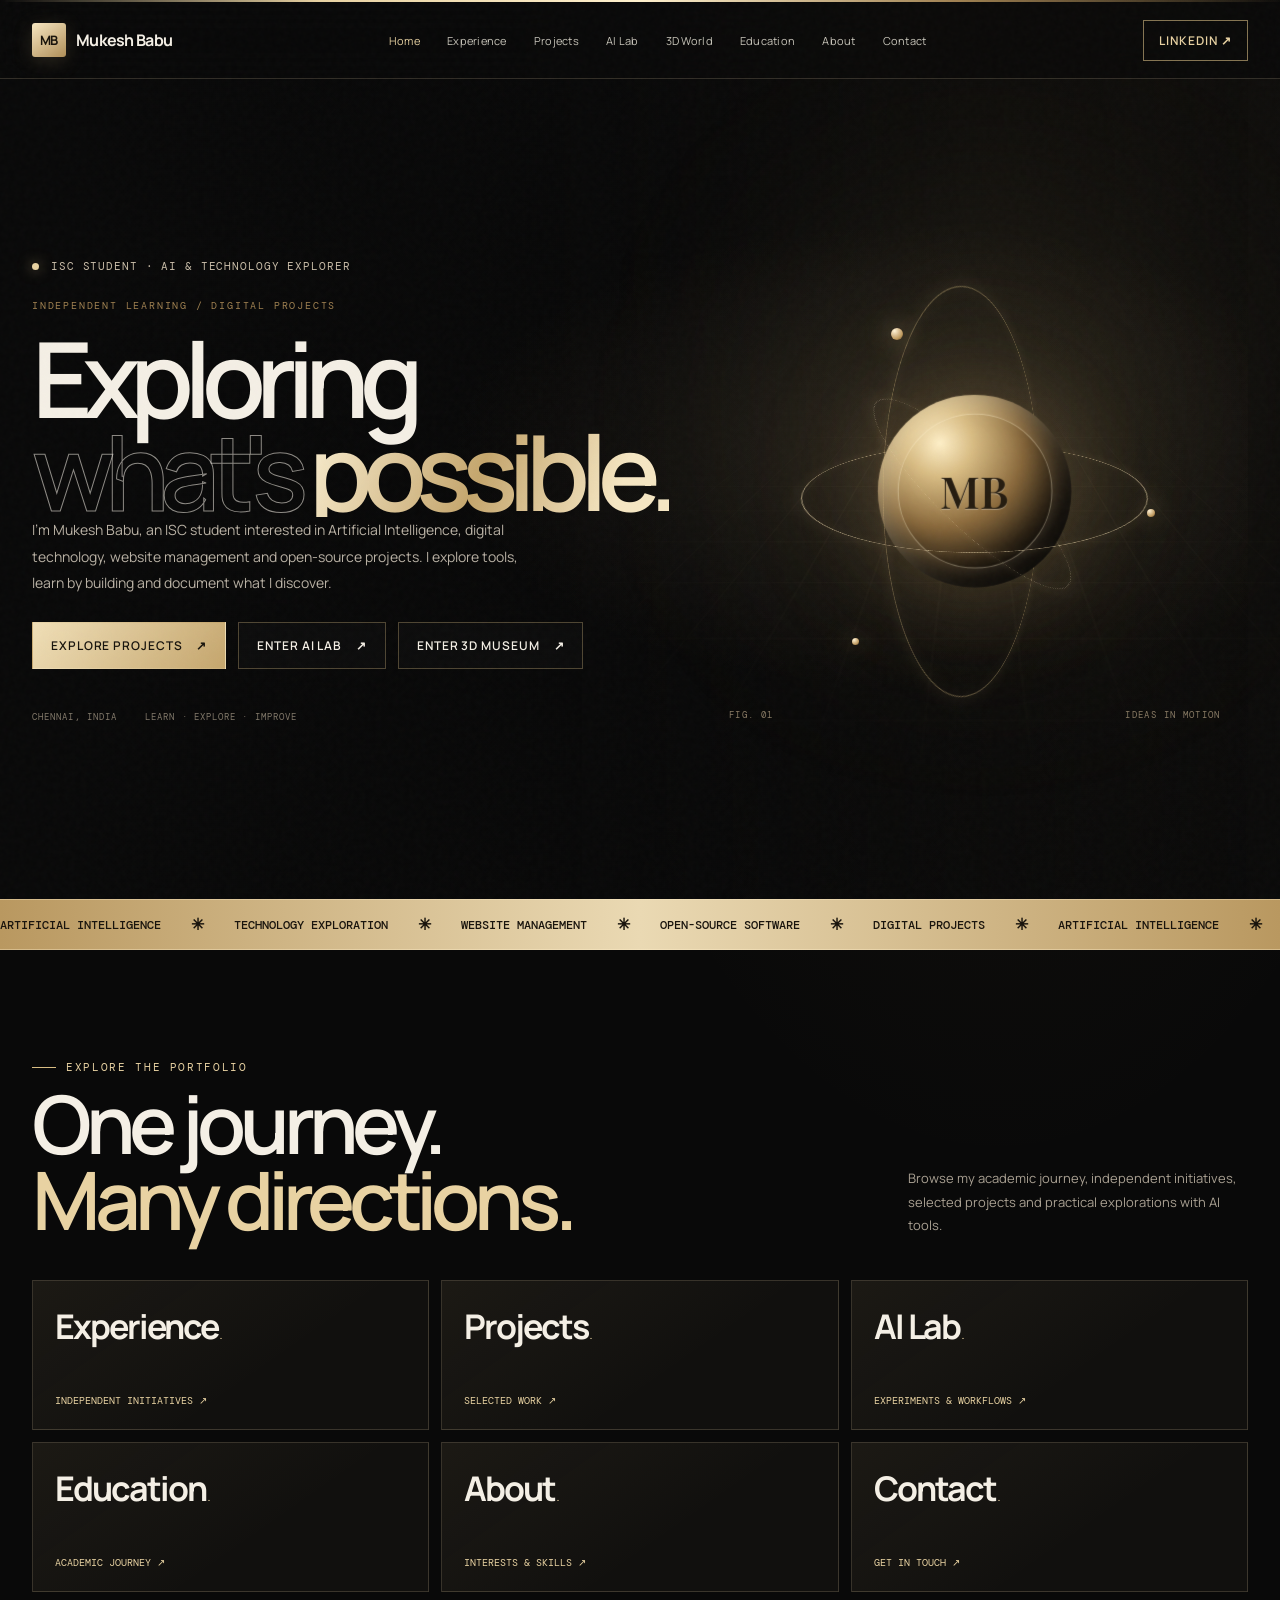
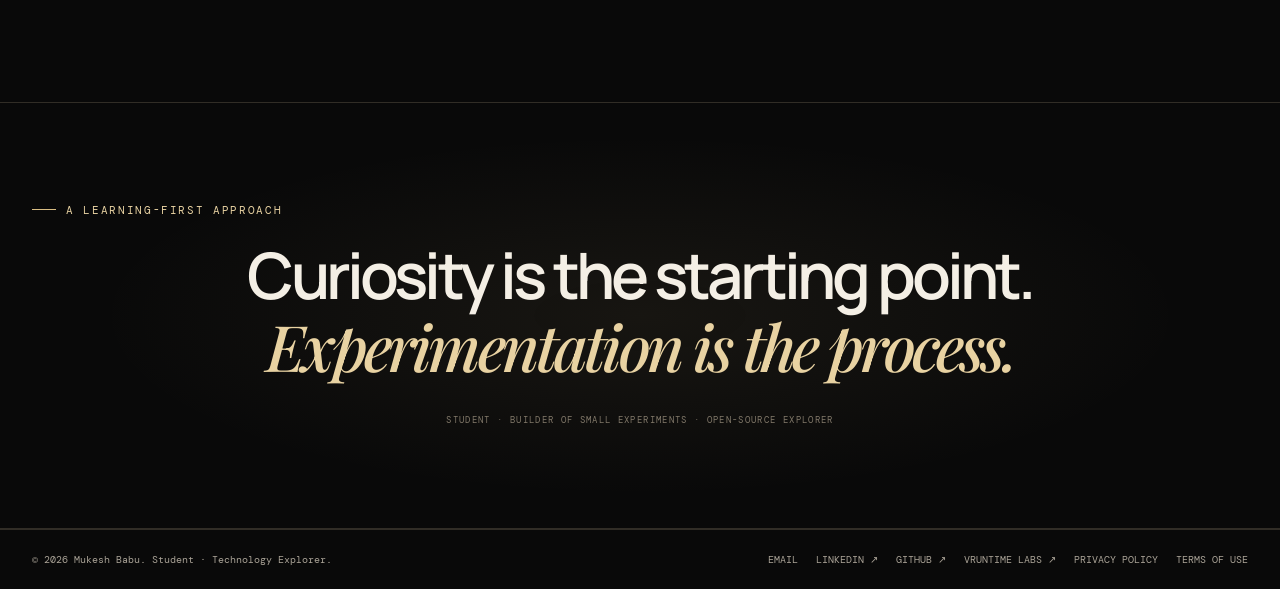
==== commit 2d48e22a: "Build interactive 3D portfolio museum" ====
--- a/index.html
+++ b/index.html
@@ -1 +1 @@
-<!DOCTYPE html><html lang="en"><head><meta charset="UTF-8"><meta name="viewport" content="width=device-width, initial-scale=1"><meta name="theme-color" content="#090909"><meta name="description" content="Mukesh Babu — ISC student exploring AI tools, technology, website management and open-source projects."><meta name="author" content="M. Mukesh Babu"><meta property="og:title" content="Mukesh Babu — AI, Technology & Open-Source Portfolio"><meta property="og:description" content="Mukesh Babu — ISC student exploring AI tools, technology, website management and open-source projects."><meta property="og:type" content="website"><link rel="icon" type="image/svg+xml" href="./favicon.svg"><link rel="preconnect" href="https://fonts.googleapis.com"><link rel="preconnect" href="https://fonts.gstatic.com" crossorigin><link href="https://fonts.googleapis.com/css2?family=DM+Mono:wght@400;500&family=Manrope:wght@400;500;600;700;800&family=Playfair+Display:ital,wght@0,500;0,600;1,500&display=swap" rel="stylesheet"><link rel="stylesheet" href="./assets/css/style.css"><title>Mukesh Babu — AI, Technology & Open-Source Portfolio</title></head><body><div class="cursor-glow" aria-hidden="true"></div><div class="topline"></div><header class="header"><div class="wrap nav"><a class="brand" href="index.html" aria-label="Mukesh Babu home"><span class="brand-symbol">MB</span><span>Mukesh Babu</span></a><nav class="navlinks" id="site-navigation" aria-label="Main navigation"><a href="index.html" aria-current="page">Home</a><a href="experience.html">Experience</a><a href="projects.html">Projects</a><a href="ai-lab.html">AI Lab</a><a href="education.html">Education</a><a href="about.html">About</a><a href="contact.html">Contact</a></nav><button class="menu-toggle" type="button" aria-label="Open navigation" aria-controls="site-navigation" aria-expanded="false"><span></span><span></span></button><a class="nav-cta" href="https://linkedin.com/in/mmukesh-babu" target="_blank" rel="noopener noreferrer">LINKEDIN <span aria-hidden="true">↗</span></a></div></header><main><section class="hero wrap" id="home"><div class="hero-backdrop" aria-hidden="true"></div><div class="hero-glow" aria-hidden="true"></div><div class="hero-layout"><div class="hero-inner"><div class="hero-kicker mono"><span class="live-dot"></span> ISC STUDENT · AI & TECHNOLOGY EXPLORER</div><p class="hero-overline">INDEPENDENT LEARNING / DIGITAL PROJECTS</p><h1>Exploring<br><span class="outline">what's</span> <span class="accent">possible.</span></h1><p class="hero-copy">I'm Mukesh Babu, an ISC student interested in Artificial Intelligence, digital technology, website management and open-source projects. I explore tools, learn by building and document what I discover.</p><div class="hero-actions"><a class="btn btn-primary" href="projects.html">EXPLORE PROJECTS <span>↗</span></a><a class="btn" href="ai-lab.html">ENTER AI LAB <span>↗</span></a></div><div class="hero-actions"><a class="btn btn-primary" href="museum.html">ENTER 3D MUSEUM <span>↗</span></a></div><div class="hero-meta mono"><span>CHENNAI, INDIA</span><span>LEARN · EXPLORE · IMPROVE</span></div></div><div class="hero-art" aria-label="Abstract champagne-gold three-dimensional orbital sculpture"><div class="art-grid" aria-hidden="true"></div><div class="orbital-scene" aria-hidden="true"><div class="orbit orbit-one"></div><div class="orbit orbit-two"></div><div class="orbit orbit-three"></div><div class="gold-core"><span>MB</span></div><div class="orbit-point point-one"></div><div class="orbit-point point-two"></div><div class="orbit-point point-three"></div></div><div class="art-caption mono"><span>FIG. 01</span><span>IDEAS IN MOTION</span></div></div></div></section><div class="ticker"><div class="ticker-track"><span>ARTIFICIAL INTELLIGENCE <b>✳</b> TECHNOLOGY EXPLORATION <b>✳</b> WEBSITE MANAGEMENT <b>✳</b> OPEN-SOURCE SOFTWARE <b>✳</b> DIGITAL PROJECTS <b>✳</b></span><span aria-hidden="true">ARTIFICIAL INTELLIGENCE <b>✳</b> TECHNOLOGY EXPLORATION <b>✳</b> WEBSITE MANAGEMENT <b>✳</b> OPEN-SOURCE SOFTWARE <b>✳</b> DIGITAL PROJECTS <b>✳</b></span></div></div><section class="section"><div class="wrap"><div class="section-head reveal"><div><div class="eyebrow">Explore the portfolio</div><h2>One journey.<br><span class="acid">Many directions.</span></h2></div><p>Browse my academic journey, independent initiatives, selected projects and practical explorations with AI tools.</p></div><div class="home-shortcuts"><a class="home-shortcut reveal" href="experience.html"><strong>Experience<span class="acid">.</span></strong><span>Independent initiatives ↗</span></a><a class="home-shortcut reveal" href="projects.html"><strong>Projects<span class="acid">.</span></strong><span>Selected work ↗</span></a><a class="home-shortcut reveal" href="ai-lab.html"><strong>AI Lab<span class="acid">.</span></strong><span>Experiments & workflows ↗</span></a><a class="home-shortcut reveal" href="education.html"><strong>Education<span class="acid">.</span></strong><span>Academic journey ↗</span></a><a class="home-shortcut reveal" href="about.html"><strong>About<span class="acid">.</span></strong><span>Interests & skills ↗</span></a><a class="home-shortcut reveal" href="contact.html"><strong>Contact<span class="acid">.</span></strong><span>Get in touch ↗</span></a></div></div></section><section class="manifesto-section"><div class="wrap manifesto reveal"><span class="eyebrow">A learning-first approach</span><p>Curiosity is the starting point.<br><em>Experimentation is the process.</em></p><span class="mono">STUDENT · BUILDER OF SMALL EXPERIMENTS · OPEN-SOURCE EXPLORER</span></div></section></main><footer><div class="wrap footer-inner"><p>© 2026 Mukesh Babu. Student · Technology Explorer.</p><nav class="footer-links" aria-label="Footer navigation"><a href="mailto:mmukeshbabu.2010@gmail.com">EMAIL</a><a href="https://linkedin.com/in/mmukesh-babu" target="_blank" rel="noopener noreferrer">LINKEDIN ↗</a><a href="https://github.com/mmukeshbabu2010-dot" target="_blank" rel="noopener noreferrer">GITHUB ↗</a><a href="https://github.com/vruntime-labs" target="_blank" rel="noopener noreferrer">VRUNTIME LABS ↗</a><a href="./privacy.html">PRIVACY POLICY</a><a href="./terms.html">TERMS OF USE</a></nav></div></footer><script src="./assets/js/main.js" defer></script></body></html>+<!DOCTYPE html><html lang="en"><head><meta charset="UTF-8"><meta name="viewport" content="width=device-width, initial-scale=1"><meta name="theme-color" content="#090909"><meta name="description" content="Mukesh Babu — ISC student exploring AI tools, technology, website management and open-source projects."><meta name="author" content="M. Mukesh Babu"><meta property="og:title" content="Mukesh Babu — AI, Technology & Open-Source Portfolio"><meta property="og:description" content="Mukesh Babu — ISC student exploring AI tools, technology, website management and open-source projects."><meta property="og:type" content="website"><link rel="icon" type="image/svg+xml" href="./favicon.svg"><link rel="preconnect" href="https://fonts.googleapis.com"><link rel="preconnect" href="https://fonts.gstatic.com" crossorigin><link href="https://fonts.googleapis.com/css2?family=DM+Mono:wght@400;500&family=Manrope:wght@400;500;600;700;800&family=Playfair+Display:ital,wght@0,500;0,600;1,500&display=swap" rel="stylesheet"><link rel="stylesheet" href="./assets/css/style.css"><title>Mukesh Babu — AI, Technology & Open-Source Portfolio</title></head><body><div class="cursor-glow" aria-hidden="true"></div><div class="topline"></div><header class="header"><div class="wrap nav"><a class="brand" href="index.html" aria-label="Mukesh Babu home"><span class="brand-symbol">MB</span><span>Mukesh Babu</span></a><nav class="navlinks" id="site-navigation" aria-label="Main navigation"><a href="index.html" aria-current="page">Home</a><a href="experience.html">Experience</a><a href="projects.html">Projects</a><a href="ai-lab.html">AI Lab</a><a href="world.html">3D World</a><a href="education.html">Education</a><a href="about.html">About</a><a href="contact.html">Contact</a></nav><button class="menu-toggle" type="button" aria-label="Open navigation" aria-controls="site-navigation" aria-expanded="false"><span></span><span></span></button><a class="nav-cta" href="https://linkedin.com/in/mmukesh-babu" target="_blank" rel="noopener noreferrer">LINKEDIN <span aria-hidden="true">↗</span></a></div></header><main><section class="hero wrap" id="home"><div class="hero-backdrop" aria-hidden="true"></div><div class="hero-glow" aria-hidden="true"></div><div class="hero-layout"><div class="hero-inner"><div class="hero-kicker mono"><span class="live-dot"></span> ISC STUDENT · AI & TECHNOLOGY EXPLORER</div><p class="hero-overline">INDEPENDENT LEARNING / DIGITAL PROJECTS</p><h1>Exploring<br><span class="outline">what's</span> <span class="accent">possible.</span></h1><p class="hero-copy">I'm Mukesh Babu, an ISC student interested in Artificial Intelligence, digital technology, website management and open-source projects. I explore tools, learn by building and document what I discover.</p><div class="hero-actions"><a class="btn btn-primary" href="projects.html">EXPLORE PROJECTS <span>↗</span></a><a class="btn" href="ai-lab.html">ENTER AI LAB <span>↗</span></a><a class="btn" href="world.html">ENTER 3D MUSEUM <span>↗</span></a></div><div class="hero-meta mono"><span>CHENNAI, INDIA</span><span>LEARN · EXPLORE · IMPROVE</span></div></div><div class="hero-art" aria-label="Abstract champagne-gold three-dimensional orbital sculpture"><div class="art-grid" aria-hidden="true"></div><div class="orbital-scene" aria-hidden="true"><div class="orbit orbit-one"></div><div class="orbit orbit-two"></div><div class="orbit orbit-three"></div><div class="gold-core"><span>MB</span></div><div class="orbit-point point-one"></div><div class="orbit-point point-two"></div><div class="orbit-point point-three"></div></div><div class="art-caption mono"><span>FIG. 01</span><span>IDEAS IN MOTION</span></div></div></div></section><div class="ticker"><div class="ticker-track"><span>ARTIFICIAL INTELLIGENCE <b>✳</b> TECHNOLOGY EXPLORATION <b>✳</b> WEBSITE MANAGEMENT <b>✳</b> OPEN-SOURCE SOFTWARE <b>✳</b> DIGITAL PROJECTS <b>✳</b></span><span aria-hidden="true">ARTIFICIAL INTELLIGENCE <b>✳</b> TECHNOLOGY EXPLORATION <b>✳</b> WEBSITE MANAGEMENT <b>✳</b> OPEN-SOURCE SOFTWARE <b>✳</b> DIGITAL PROJECTS <b>✳</b></span></div></div><section class="section"><div class="wrap"><div class="section-head reveal"><div><div class="eyebrow">Explore the portfolio</div><h2>One journey.<br><span class="acid">Many directions.</span></h2></div><p>Browse my academic journey, independent initiatives, selected projects and practical explorations with AI tools.</p></div><div class="home-shortcuts"><a class="home-shortcut reveal" href="experience.html"><strong>Experience<span class="acid">.</span></strong><span>Independent initiatives ↗</span></a><a class="home-shortcut reveal" href="projects.html"><strong>Projects<span class="acid">.</span></strong><span>Selected work ↗</span></a><a class="home-shortcut reveal" href="ai-lab.html"><strong>AI Lab<span class="acid">.</span></strong><span>Experiments & workflows ↗</span></a><a class="home-shortcut reveal" href="education.html"><strong>Education<span class="acid">.</span></strong><span>Academic journey ↗</span></a><a class="home-shortcut reveal" href="about.html"><strong>About<span class="acid">.</span></strong><span>Interests & skills ↗</span></a><a class="home-shortcut reveal" href="contact.html"><strong>Contact<span class="acid">.</span></strong><span>Get in touch ↗</span></a></div></div></section><section class="manifesto-section"><div class="wrap manifesto reveal"><span class="eyebrow">A learning-first approach</span><p>Curiosity is the starting point.<br><em>Experimentation is the process.</em></p><span class="mono">STUDENT · BUILDER OF SMALL EXPERIMENTS · OPEN-SOURCE EXPLORER</span></div></section></main><footer><div class="wrap footer-inner"><p>© 2026 Mukesh Babu. Student · Technology Explorer.</p><nav class="footer-links" aria-label="Footer navigation"><a href="mailto:mmukeshbabu.2010@gmail.com">EMAIL</a><a href="https://linkedin.com/in/mmukesh-babu" target="_blank" rel="noopener noreferrer">LINKEDIN ↗</a><a href="https://github.com/mmukeshbabu2010-dot" target="_blank" rel="noopener noreferrer">GITHUB ↗</a><a href="https://github.com/vruntime-labs" target="_blank" rel="noopener noreferrer">VRUNTIME LABS ↗</a><a href="./privacy.html">PRIVACY POLICY</a><a href="./terms.html">TERMS OF USE</a></nav></div></footer><script src="./assets/js/main.js" defer></script></body></html>
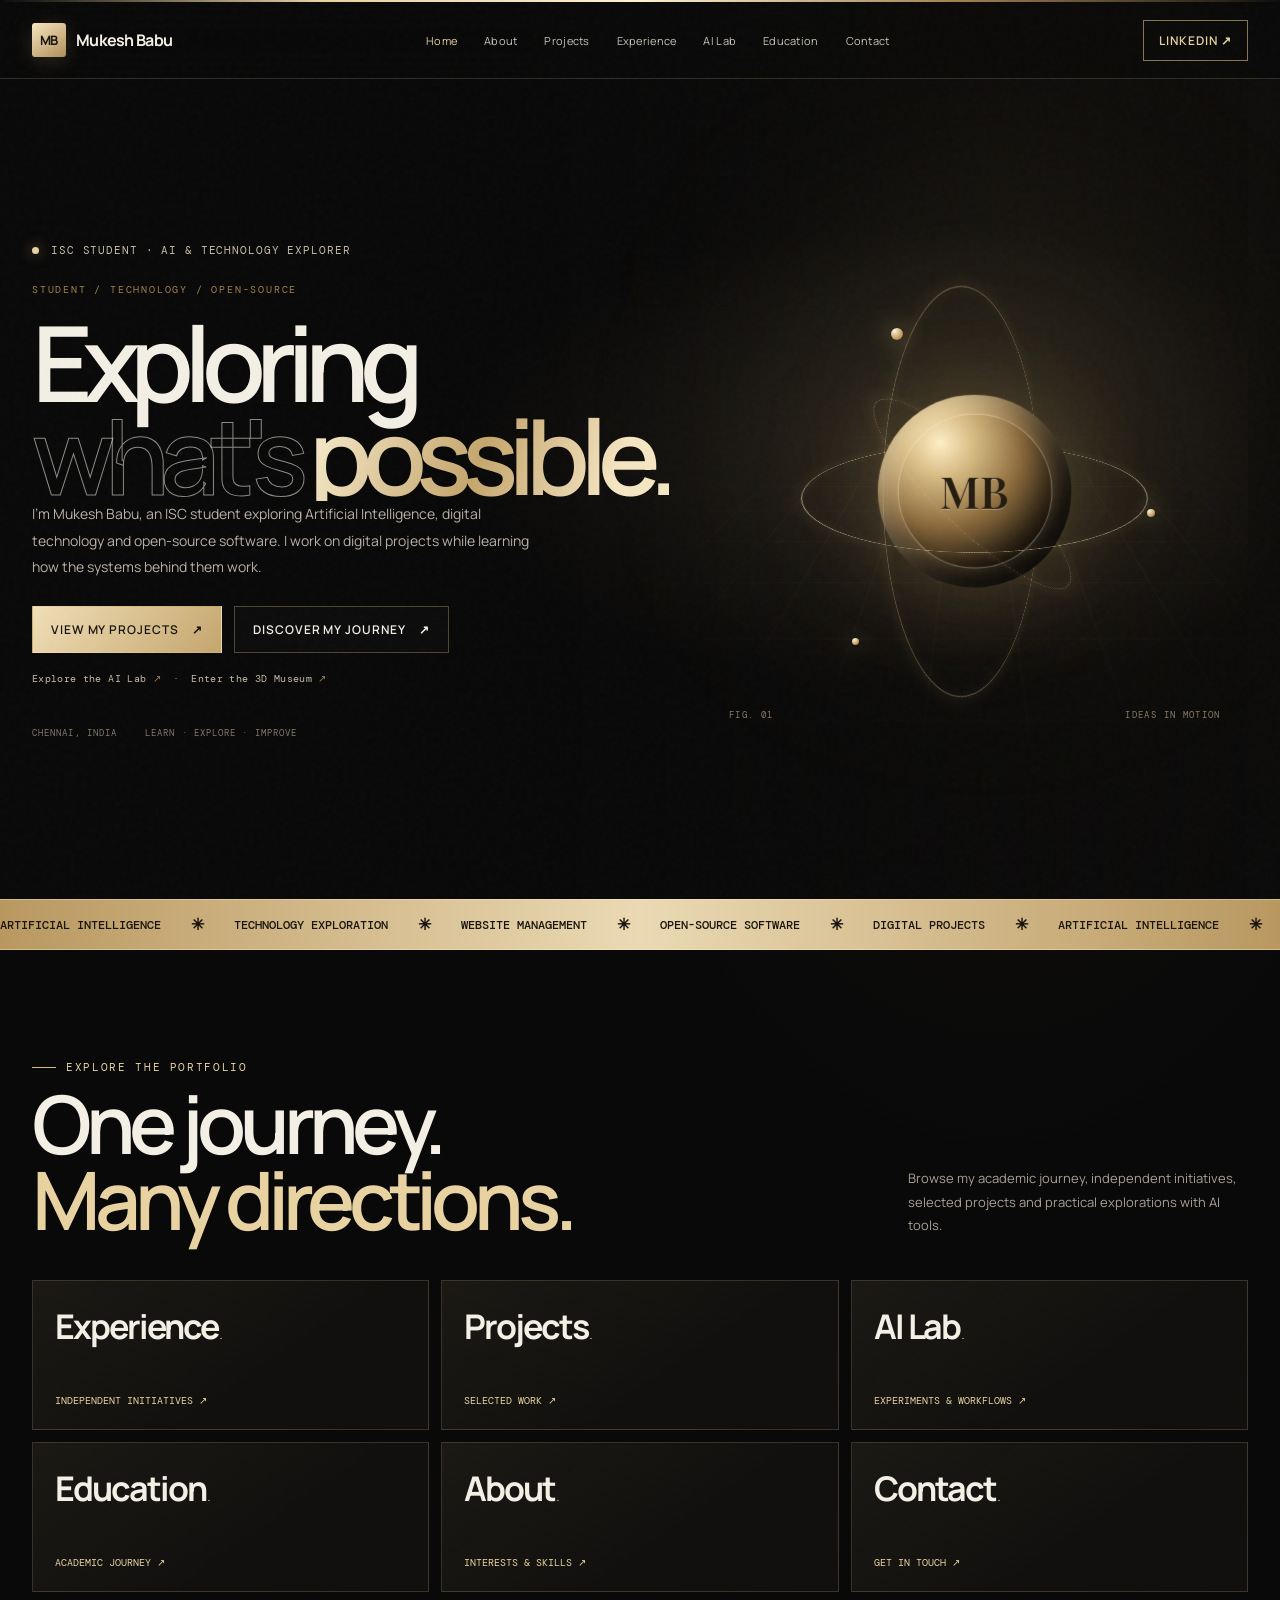
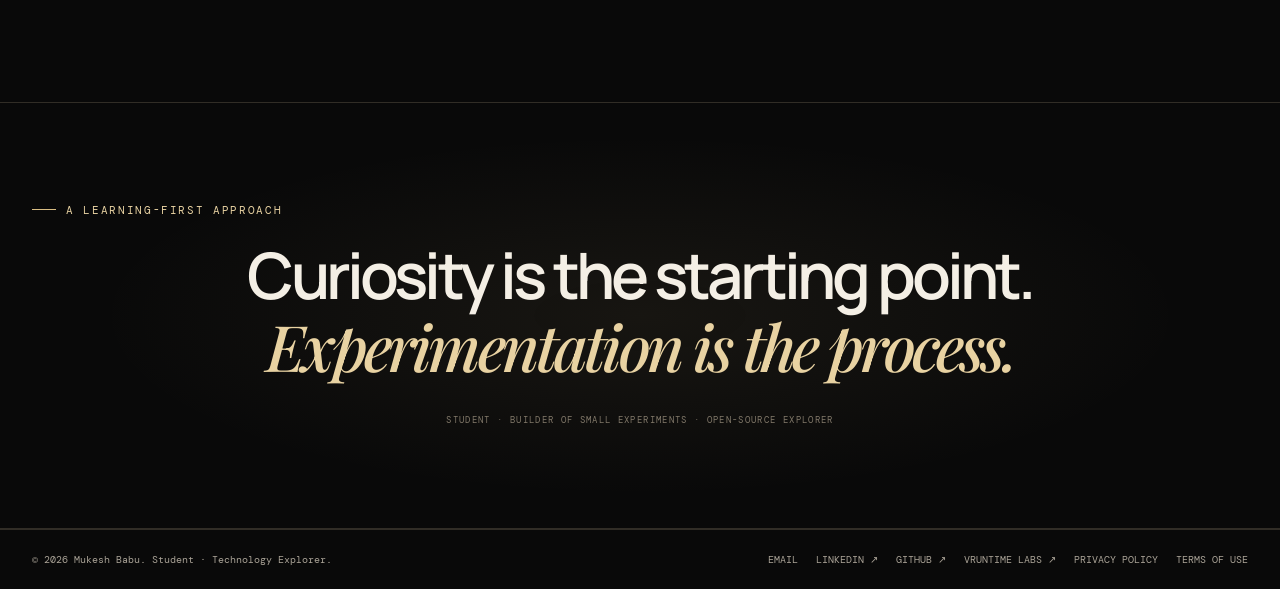
==== commit 7749f53a: "Improve homepage navigation and hero (Phase 2)" ====
--- a/index.html
+++ b/index.html
@@ -1 +1 @@
-<!DOCTYPE html><html lang="en"><head><meta charset="UTF-8"><meta name="viewport" content="width=device-width, initial-scale=1"><meta name="theme-color" content="#090909"><meta name="description" content="Mukesh Babu — ISC student exploring AI tools, technology, website management and open-source projects."><meta name="author" content="M. Mukesh Babu"><meta property="og:title" content="Mukesh Babu — AI, Technology & Open-Source Portfolio"><meta property="og:description" content="Mukesh Babu — ISC student exploring AI tools, technology, website management and open-source projects."><meta property="og:type" content="website"><link rel="icon" type="image/svg+xml" href="./favicon.svg"><link rel="preconnect" href="https://fonts.googleapis.com"><link rel="preconnect" href="https://fonts.gstatic.com" crossorigin><link href="https://fonts.googleapis.com/css2?family=DM+Mono:wght@400;500&family=Manrope:wght@400;500;600;700;800&family=Playfair+Display:ital,wght@0,500;0,600;1,500&display=swap" rel="stylesheet"><link rel="stylesheet" href="./assets/css/style.css"><title>Mukesh Babu — AI, Technology & Open-Source Portfolio</title></head><body><div class="cursor-glow" aria-hidden="true"></div><div class="topline"></div><header class="header"><div class="wrap nav"><a class="brand" href="index.html" aria-label="Mukesh Babu home"><span class="brand-symbol">MB</span><span>Mukesh Babu</span></a><nav class="navlinks" id="site-navigation" aria-label="Main navigation"><a href="index.html" aria-current="page">Home</a><a href="experience.html">Experience</a><a href="projects.html">Projects</a><a href="ai-lab.html">AI Lab</a><a href="world.html">3D World</a><a href="education.html">Education</a><a href="about.html">About</a><a href="contact.html">Contact</a></nav><button class="menu-toggle" type="button" aria-label="Open navigation" aria-controls="site-navigation" aria-expanded="false"><span></span><span></span></button><a class="nav-cta" href="https://linkedin.com/in/mmukesh-babu" target="_blank" rel="noopener noreferrer">LINKEDIN <span aria-hidden="true">↗</span></a></div></header><main><section class="hero wrap" id="home"><div class="hero-backdrop" aria-hidden="true"></div><div class="hero-glow" aria-hidden="true"></div><div class="hero-layout"><div class="hero-inner"><div class="hero-kicker mono"><span class="live-dot"></span> ISC STUDENT · AI & TECHNOLOGY EXPLORER</div><p class="hero-overline">INDEPENDENT LEARNING / DIGITAL PROJECTS</p><h1>Exploring<br><span class="outline">what's</span> <span class="accent">possible.</span></h1><p class="hero-copy">I'm Mukesh Babu, an ISC student interested in Artificial Intelligence, digital technology, website management and open-source projects. I explore tools, learn by building and document what I discover.</p><div class="hero-actions"><a class="btn btn-primary" href="projects.html">EXPLORE PROJECTS <span>↗</span></a><a class="btn" href="ai-lab.html">ENTER AI LAB <span>↗</span></a><a class="btn" href="world.html">ENTER 3D MUSEUM <span>↗</span></a></div><div class="hero-meta mono"><span>CHENNAI, INDIA</span><span>LEARN · EXPLORE · IMPROVE</span></div></div><div class="hero-art" aria-label="Abstract champagne-gold three-dimensional orbital sculpture"><div class="art-grid" aria-hidden="true"></div><div class="orbital-scene" aria-hidden="true"><div class="orbit orbit-one"></div><div class="orbit orbit-two"></div><div class="orbit orbit-three"></div><div class="gold-core"><span>MB</span></div><div class="orbit-point point-one"></div><div class="orbit-point point-two"></div><div class="orbit-point point-three"></div></div><div class="art-caption mono"><span>FIG. 01</span><span>IDEAS IN MOTION</span></div></div></div></section><div class="ticker"><div class="ticker-track"><span>ARTIFICIAL INTELLIGENCE <b>✳</b> TECHNOLOGY EXPLORATION <b>✳</b> WEBSITE MANAGEMENT <b>✳</b> OPEN-SOURCE SOFTWARE <b>✳</b> DIGITAL PROJECTS <b>✳</b></span><span aria-hidden="true">ARTIFICIAL INTELLIGENCE <b>✳</b> TECHNOLOGY EXPLORATION <b>✳</b> WEBSITE MANAGEMENT <b>✳</b> OPEN-SOURCE SOFTWARE <b>✳</b> DIGITAL PROJECTS <b>✳</b></span></div></div><section class="section"><div class="wrap"><div class="section-head reveal"><div><div class="eyebrow">Explore the portfolio</div><h2>One journey.<br><span class="acid">Many directions.</span></h2></div><p>Browse my academic journey, independent initiatives, selected projects and practical explorations with AI tools.</p></div><div class="home-shortcuts"><a class="home-shortcut reveal" href="experience.html"><strong>Experience<span class="acid">.</span></strong><span>Independent initiatives ↗</span></a><a class="home-shortcut reveal" href="projects.html"><strong>Projects<span class="acid">.</span></strong><span>Selected work ↗</span></a><a class="home-shortcut reveal" href="ai-lab.html"><strong>AI Lab<span class="acid">.</span></strong><span>Experiments & workflows ↗</span></a><a class="home-shortcut reveal" href="education.html"><strong>Education<span class="acid">.</span></strong><span>Academic journey ↗</span></a><a class="home-shortcut reveal" href="about.html"><strong>About<span class="acid">.</span></strong><span>Interests & skills ↗</span></a><a class="home-shortcut reveal" href="contact.html"><strong>Contact<span class="acid">.</span></strong><span>Get in touch ↗</span></a></div></div></section><section class="manifesto-section"><div class="wrap manifesto reveal"><span class="eyebrow">A learning-first approach</span><p>Curiosity is the starting point.<br><em>Experimentation is the process.</em></p><span class="mono">STUDENT · BUILDER OF SMALL EXPERIMENTS · OPEN-SOURCE EXPLORER</span></div></section></main><footer><div class="wrap footer-inner"><p>© 2026 Mukesh Babu. Student · Technology Explorer.</p><nav class="footer-links" aria-label="Footer navigation"><a href="mailto:mmukeshbabu.2010@gmail.com">EMAIL</a><a href="https://linkedin.com/in/mmukesh-babu" target="_blank" rel="noopener noreferrer">LINKEDIN ↗</a><a href="https://github.com/mmukeshbabu2010-dot" target="_blank" rel="noopener noreferrer">GITHUB ↗</a><a href="https://github.com/vruntime-labs" target="_blank" rel="noopener noreferrer">VRUNTIME LABS ↗</a><a href="./privacy.html">PRIVACY POLICY</a><a href="./terms.html">TERMS OF USE</a></nav></div></footer><script src="./assets/js/main.js" defer></script></body></html>+<!DOCTYPE html><html lang="en"><head><meta charset="UTF-8"><meta name="viewport" content="width=device-width, initial-scale=1"><meta name="theme-color" content="#090909"><meta name="description" content="Mukesh Babu — ISC student exploring AI tools, technology, website management and open-source projects."><meta name="author" content="M. Mukesh Babu"><meta property="og:title" content="Mukesh Babu — AI, Technology & Open-Source Portfolio"><meta property="og:description" content="Mukesh Babu — ISC student exploring AI tools, technology, website management and open-source projects."><meta property="og:type" content="website"><link rel="icon" type="image/svg+xml" href="./favicon.svg"><link rel="preconnect" href="https://fonts.googleapis.com"><link rel="preconnect" href="https://fonts.gstatic.com" crossorigin><link href="https://fonts.googleapis.com/css2?family=DM+Mono:wght@400;500&family=Manrope:wght@400;500;600;700;800&family=Playfair+Display:ital,wght@0,500;0,600;1,500&display=swap" rel="stylesheet"><link rel="stylesheet" href="./assets/css/style.css"><title>Mukesh Babu — AI, Technology & Open-Source Portfolio</title></head><body><div class="cursor-glow" aria-hidden="true"></div><div class="topline"></div><header class="header"><div class="wrap nav"><a class="brand" href="index.html" aria-label="Mukesh Babu home"><span class="brand-symbol">MB</span><span>Mukesh Babu</span></a><nav class="navlinks" id="site-navigation" aria-label="Main navigation"><a href="index.html" aria-current="page">Home</a><a href="about.html">About</a><a href="projects.html">Projects</a><a href="experience.html">Experience</a><a href="ai-lab.html">AI Lab</a><a href="education.html">Education</a><a href="contact.html">Contact</a></nav><button class="menu-toggle" type="button" aria-label="Open navigation" aria-controls="site-navigation" aria-expanded="false"><span></span><span></span></button><a class="nav-cta" href="https://linkedin.com/in/mmukesh-babu" target="_blank" rel="noopener noreferrer">LINKEDIN <span aria-hidden="true">↗</span></a></div></header><main><section class="hero wrap" id="home"><div class="hero-backdrop" aria-hidden="true"></div><div class="hero-glow" aria-hidden="true"></div><div class="hero-layout"><div class="hero-inner"><div class="hero-kicker mono"><span class="live-dot"></span> ISC STUDENT · AI & TECHNOLOGY EXPLORER</div><p class="hero-overline">STUDENT / TECHNOLOGY / OPEN-SOURCE</p><h1>Exploring<br><span class="outline">what's</span> <span class="accent">possible.</span></h1><p class="hero-copy">I'm Mukesh Babu, an ISC student exploring Artificial Intelligence, digital technology and open-source software. I work on digital projects while learning how the systems behind them work.</p><div class="hero-actions"><a class="btn btn-primary" href="projects.html">VIEW MY PROJECTS <span aria-hidden="true">↗</span></a><a class="btn" href="about.html">DISCOVER MY JOURNEY <span aria-hidden="true">↗</span></a></div><div class="hero-explore-links"><a href="ai-lab.html">Explore the AI Lab <span aria-hidden="true">↗</span></a><span aria-hidden="true">·</span><a href="world.html">Enter the 3D Museum <span aria-hidden="true">↗</span></a></div><div class="hero-meta mono"><span>CHENNAI, INDIA</span><span>LEARN · EXPLORE · IMPROVE</span></div></div><div class="hero-art" aria-label="Abstract champagne-gold three-dimensional orbital sculpture"><div class="art-grid" aria-hidden="true"></div><div class="orbital-scene" aria-hidden="true"><div class="orbit orbit-one"></div><div class="orbit orbit-two"></div><div class="orbit orbit-three"></div><div class="gold-core"><span>MB</span></div><div class="orbit-point point-one"></div><div class="orbit-point point-two"></div><div class="orbit-point point-three"></div></div><div class="art-caption mono"><span>FIG. 01</span><span>IDEAS IN MOTION</span></div></div></div></section><div class="ticker"><div class="ticker-track"><span>ARTIFICIAL INTELLIGENCE <b>✳</b> TECHNOLOGY EXPLORATION <b>✳</b> WEBSITE MANAGEMENT <b>✳</b> OPEN-SOURCE SOFTWARE <b>✳</b> DIGITAL PROJECTS <b>✳</b></span><span aria-hidden="true">ARTIFICIAL INTELLIGENCE <b>✳</b> TECHNOLOGY EXPLORATION <b>✳</b> WEBSITE MANAGEMENT <b>✳</b> OPEN-SOURCE SOFTWARE <b>✳</b> DIGITAL PROJECTS <b>✳</b></span></div></div><section class="section"><div class="wrap"><div class="section-head reveal"><div><div class="eyebrow">Explore the portfolio</div><h2>One journey.<br><span class="acid">Many directions.</span></h2></div><p>Browse my academic journey, independent initiatives, selected projects and practical explorations with AI tools.</p></div><div class="home-shortcuts"><a class="home-shortcut reveal" href="experience.html"><strong>Experience<span class="acid">.</span></strong><span>Independent initiatives ↗</span></a><a class="home-shortcut reveal" href="projects.html"><strong>Projects<span class="acid">.</span></strong><span>Selected work ↗</span></a><a class="home-shortcut reveal" href="ai-lab.html"><strong>AI Lab<span class="acid">.</span></strong><span>Experiments & workflows ↗</span></a><a class="home-shortcut reveal" href="education.html"><strong>Education<span class="acid">.</span></strong><span>Academic journey ↗</span></a><a class="home-shortcut reveal" href="about.html"><strong>About<span class="acid">.</span></strong><span>Interests & skills ↗</span></a><a class="home-shortcut reveal" href="contact.html"><strong>Contact<span class="acid">.</span></strong><span>Get in touch ↗</span></a></div></div></section><section class="manifesto-section"><div class="wrap manifesto reveal"><span class="eyebrow">A learning-first approach</span><p>Curiosity is the starting point.<br><em>Experimentation is the process.</em></p><span class="mono">STUDENT · BUILDER OF SMALL EXPERIMENTS · OPEN-SOURCE EXPLORER</span></div></section></main><footer><div class="wrap footer-inner"><p>© 2026 Mukesh Babu. Student · Technology Explorer.</p><nav class="footer-links" aria-label="Footer navigation"><a href="mailto:mmukeshbabu.2010@gmail.com">EMAIL</a><a href="https://linkedin.com/in/mmukesh-babu" target="_blank" rel="noopener noreferrer">LINKEDIN ↗</a><a href="https://github.com/mmukeshbabu2010-dot" target="_blank" rel="noopener noreferrer">GITHUB ↗</a><a href="https://github.com/vruntime-labs" target="_blank" rel="noopener noreferrer">VRUNTIME LABS ↗</a><a href="./privacy.html">PRIVACY POLICY</a><a href="./terms.html">TERMS OF USE</a></nav></div></footer><script src="./assets/js/main.js" defer></script></body></html>
--- a/assets/css/style.css
+++ b/assets/css/style.css
@@ -1042,3 +1042,15 @@
 @media(prefers-reduced-motion:reduce){html{scroll-behavior:auto}.orbital-scene,.orbit,.lab-ring,.ticker-track{animation:none!important}.hero-inner{animation:none!important}.reveal{opacity:1;transform:none;filter:none}.menu-toggle span{transition:none}}
 
 .hero-art{transition:transform .35s ease;transform:rotateX(var(--tilt-x,0deg)) rotateY(var(--tilt-y,0deg))}
+
+
+/* Phase 2 — homepage hero hierarchy (preserves the existing visual system) */
+.hero-explore-links{display:flex;align-items:center;flex-wrap:wrap;gap:12px;margin-top:19px;color:var(--gold-deep);font:10px var(--mono);letter-spacing:.035em}
+.hero-explore-links a{color:#c9bda8;transition:color .2s ease}
+.hero-explore-links a:hover{color:var(--gold)}
+.hero-explore-links a span{color:var(--gold-deep)}
+@media(max-width:820px){.hero-explore-links{margin-top:16px}}
+@media(max-width:640px){.hero-actions{gap:9px}.hero-actions .btn{padding:13px 14px;font-size:10px}.hero-explore-links{gap:9px;font-size:9px}}
+
+/* Keep the transformed decorative grid inside its visual stage. */
+.hero-art{overflow:clip}
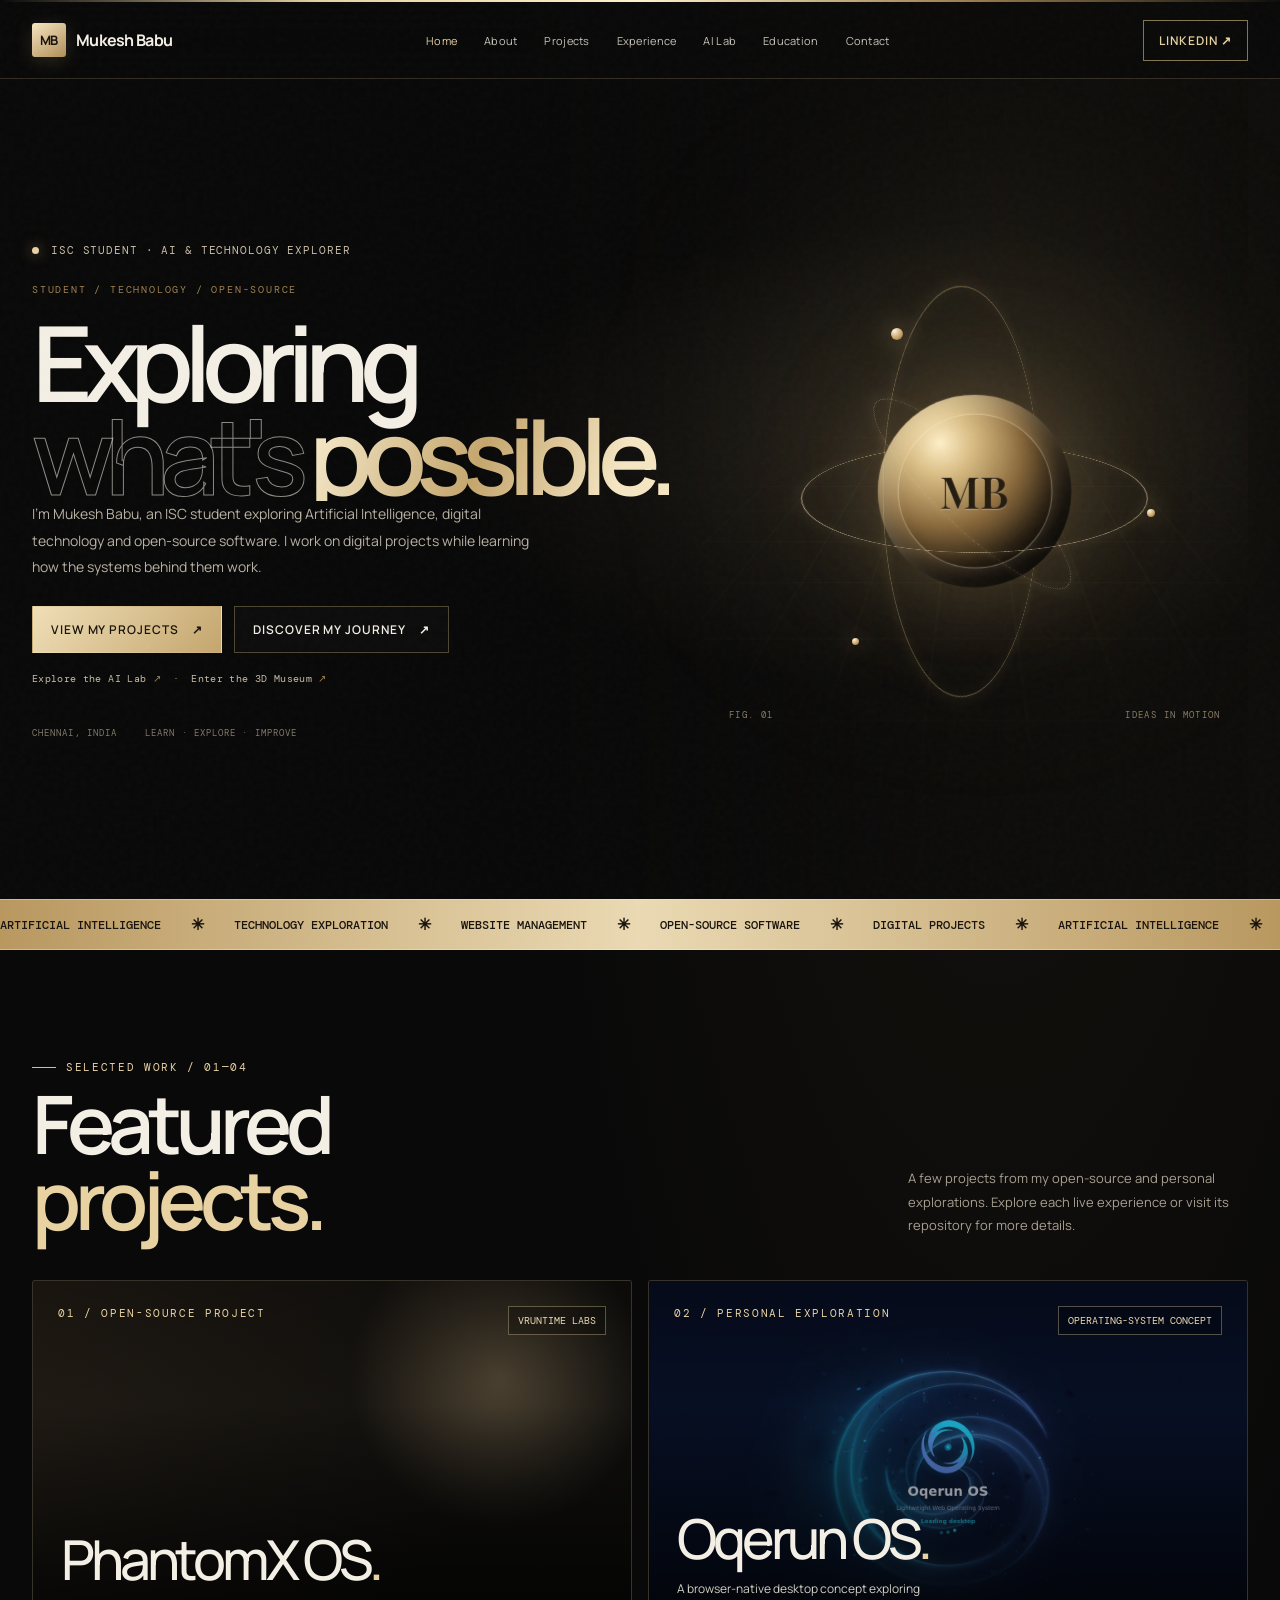
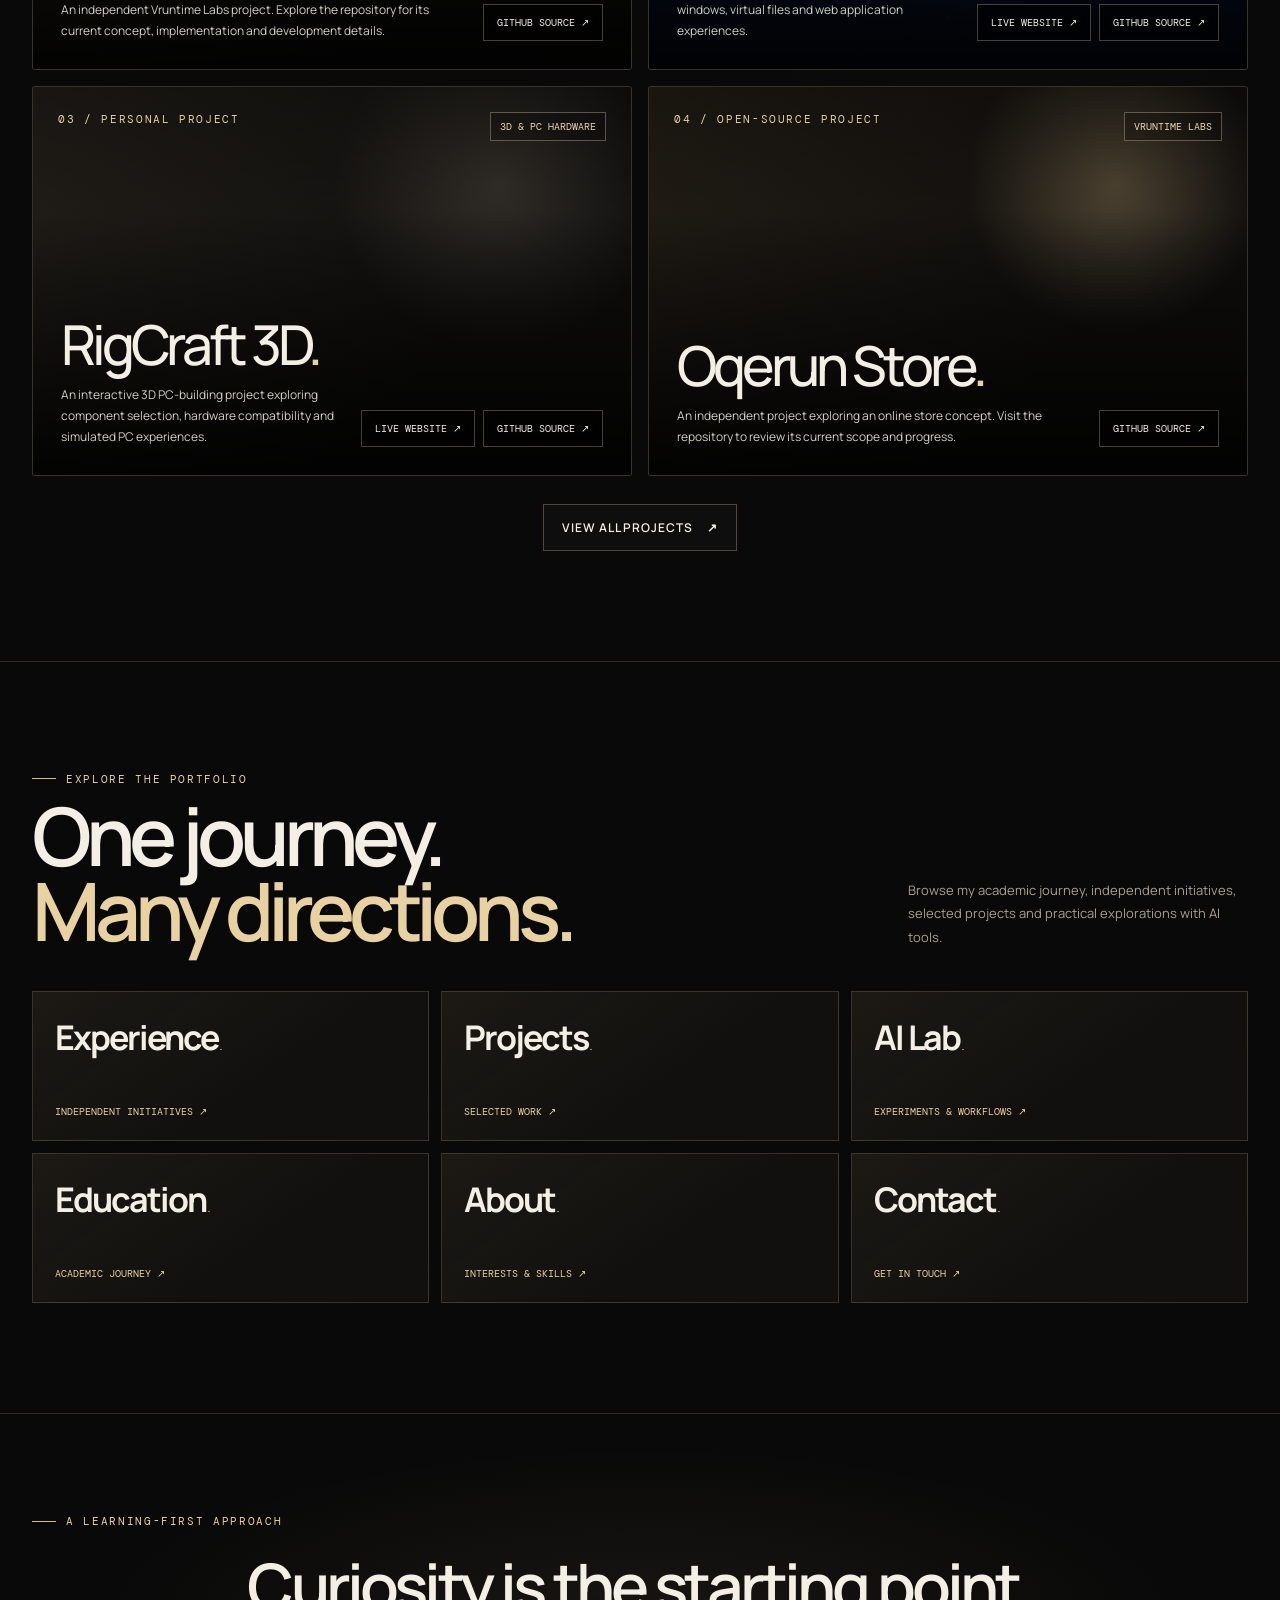
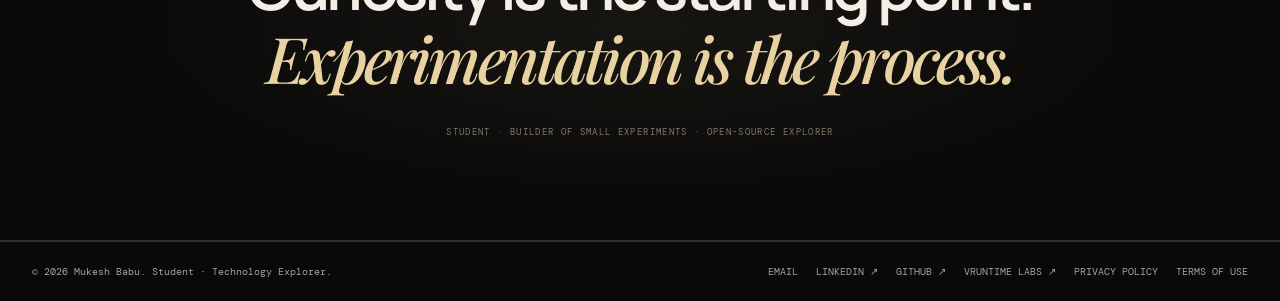
==== commit aeb1ebed: "Add featured projects to homepage (Phase 3)" ====
--- a/index.html
+++ b/index.html
@@ -1 +1 @@
-<!DOCTYPE html><html lang="en"><head><meta charset="UTF-8"><meta name="viewport" content="width=device-width, initial-scale=1"><meta name="theme-color" content="#090909"><meta name="description" content="Mukesh Babu — ISC student exploring AI tools, technology, website management and open-source projects."><meta name="author" content="M. Mukesh Babu"><meta property="og:title" content="Mukesh Babu — AI, Technology & Open-Source Portfolio"><meta property="og:description" content="Mukesh Babu — ISC student exploring AI tools, technology, website management and open-source projects."><meta property="og:type" content="website"><link rel="icon" type="image/svg+xml" href="./favicon.svg"><link rel="preconnect" href="https://fonts.googleapis.com"><link rel="preconnect" href="https://fonts.gstatic.com" crossorigin><link href="https://fonts.googleapis.com/css2?family=DM+Mono:wght@400;500&family=Manrope:wght@400;500;600;700;800&family=Playfair+Display:ital,wght@0,500;0,600;1,500&display=swap" rel="stylesheet"><link rel="stylesheet" href="./assets/css/style.css"><title>Mukesh Babu — AI, Technology & Open-Source Portfolio</title></head><body><div class="cursor-glow" aria-hidden="true"></div><div class="topline"></div><header class="header"><div class="wrap nav"><a class="brand" href="index.html" aria-label="Mukesh Babu home"><span class="brand-symbol">MB</span><span>Mukesh Babu</span></a><nav class="navlinks" id="site-navigation" aria-label="Main navigation"><a href="index.html" aria-current="page">Home</a><a href="about.html">About</a><a href="projects.html">Projects</a><a href="experience.html">Experience</a><a href="ai-lab.html">AI Lab</a><a href="education.html">Education</a><a href="contact.html">Contact</a></nav><button class="menu-toggle" type="button" aria-label="Open navigation" aria-controls="site-navigation" aria-expanded="false"><span></span><span></span></button><a class="nav-cta" href="https://linkedin.com/in/mmukesh-babu" target="_blank" rel="noopener noreferrer">LINKEDIN <span aria-hidden="true">↗</span></a></div></header><main><section class="hero wrap" id="home"><div class="hero-backdrop" aria-hidden="true"></div><div class="hero-glow" aria-hidden="true"></div><div class="hero-layout"><div class="hero-inner"><div class="hero-kicker mono"><span class="live-dot"></span> ISC STUDENT · AI & TECHNOLOGY EXPLORER</div><p class="hero-overline">STUDENT / TECHNOLOGY / OPEN-SOURCE</p><h1>Exploring<br><span class="outline">what's</span> <span class="accent">possible.</span></h1><p class="hero-copy">I'm Mukesh Babu, an ISC student exploring Artificial Intelligence, digital technology and open-source software. I work on digital projects while learning how the systems behind them work.</p><div class="hero-actions"><a class="btn btn-primary" href="projects.html">VIEW MY PROJECTS <span aria-hidden="true">↗</span></a><a class="btn" href="about.html">DISCOVER MY JOURNEY <span aria-hidden="true">↗</span></a></div><div class="hero-explore-links"><a href="ai-lab.html">Explore the AI Lab <span aria-hidden="true">↗</span></a><span aria-hidden="true">·</span><a href="world.html">Enter the 3D Museum <span aria-hidden="true">↗</span></a></div><div class="hero-meta mono"><span>CHENNAI, INDIA</span><span>LEARN · EXPLORE · IMPROVE</span></div></div><div class="hero-art" aria-label="Abstract champagne-gold three-dimensional orbital sculpture"><div class="art-grid" aria-hidden="true"></div><div class="orbital-scene" aria-hidden="true"><div class="orbit orbit-one"></div><div class="orbit orbit-two"></div><div class="orbit orbit-three"></div><div class="gold-core"><span>MB</span></div><div class="orbit-point point-one"></div><div class="orbit-point point-two"></div><div class="orbit-point point-three"></div></div><div class="art-caption mono"><span>FIG. 01</span><span>IDEAS IN MOTION</span></div></div></div></section><div class="ticker"><div class="ticker-track"><span>ARTIFICIAL INTELLIGENCE <b>✳</b> TECHNOLOGY EXPLORATION <b>✳</b> WEBSITE MANAGEMENT <b>✳</b> OPEN-SOURCE SOFTWARE <b>✳</b> DIGITAL PROJECTS <b>✳</b></span><span aria-hidden="true">ARTIFICIAL INTELLIGENCE <b>✳</b> TECHNOLOGY EXPLORATION <b>✳</b> WEBSITE MANAGEMENT <b>✳</b> OPEN-SOURCE SOFTWARE <b>✳</b> DIGITAL PROJECTS <b>✳</b></span></div></div><section class="section"><div class="wrap"><div class="section-head reveal"><div><div class="eyebrow">Explore the portfolio</div><h2>One journey.<br><span class="acid">Many directions.</span></h2></div><p>Browse my academic journey, independent initiatives, selected projects and practical explorations with AI tools.</p></div><div class="home-shortcuts"><a class="home-shortcut reveal" href="experience.html"><strong>Experience<span class="acid">.</span></strong><span>Independent initiatives ↗</span></a><a class="home-shortcut reveal" href="projects.html"><strong>Projects<span class="acid">.</span></strong><span>Selected work ↗</span></a><a class="home-shortcut reveal" href="ai-lab.html"><strong>AI Lab<span class="acid">.</span></strong><span>Experiments & workflows ↗</span></a><a class="home-shortcut reveal" href="education.html"><strong>Education<span class="acid">.</span></strong><span>Academic journey ↗</span></a><a class="home-shortcut reveal" href="about.html"><strong>About<span class="acid">.</span></strong><span>Interests & skills ↗</span></a><a class="home-shortcut reveal" href="contact.html"><strong>Contact<span class="acid">.</span></strong><span>Get in touch ↗</span></a></div></div></section><section class="manifesto-section"><div class="wrap manifesto reveal"><span class="eyebrow">A learning-first approach</span><p>Curiosity is the starting point.<br><em>Experimentation is the process.</em></p><span class="mono">STUDENT · BUILDER OF SMALL EXPERIMENTS · OPEN-SOURCE EXPLORER</span></div></section></main><footer><div class="wrap footer-inner"><p>© 2026 Mukesh Babu. Student · Technology Explorer.</p><nav class="footer-links" aria-label="Footer navigation"><a href="mailto:mmukeshbabu.2010@gmail.com">EMAIL</a><a href="https://linkedin.com/in/mmukesh-babu" target="_blank" rel="noopener noreferrer">LINKEDIN ↗</a><a href="https://github.com/mmukeshbabu2010-dot" target="_blank" rel="noopener noreferrer">GITHUB ↗</a><a href="https://github.com/vruntime-labs" target="_blank" rel="noopener noreferrer">VRUNTIME LABS ↗</a><a href="./privacy.html">PRIVACY POLICY</a><a href="./terms.html">TERMS OF USE</a></nav></div></footer><script src="./assets/js/main.js" defer></script></body></html>+<!DOCTYPE html><html lang="en"><head><meta charset="UTF-8"><meta name="viewport" content="width=device-width, initial-scale=1"><meta name="theme-color" content="#090909"><meta name="description" content="Mukesh Babu — ISC student exploring AI tools, technology, website management and open-source projects."><meta name="author" content="M. Mukesh Babu"><meta property="og:title" content="Mukesh Babu — AI, Technology & Open-Source Portfolio"><meta property="og:description" content="Mukesh Babu — ISC student exploring AI tools, technology, website management and open-source projects."><meta property="og:type" content="website"><link rel="icon" type="image/svg+xml" href="./favicon.svg"><link rel="preconnect" href="https://fonts.googleapis.com"><link rel="preconnect" href="https://fonts.gstatic.com" crossorigin><link href="https://fonts.googleapis.com/css2?family=DM+Mono:wght@400;500&family=Manrope:wght@400;500;600;700;800&family=Playfair+Display:ital,wght@0,500;0,600;1,500&display=swap" rel="stylesheet"><link rel="stylesheet" href="./assets/css/style.css"><title>Mukesh Babu — AI, Technology & Open-Source Portfolio</title></head><body><div class="cursor-glow" aria-hidden="true"></div><div class="topline"></div><header class="header"><div class="wrap nav"><a class="brand" href="index.html" aria-label="Mukesh Babu home"><span class="brand-symbol">MB</span><span>Mukesh Babu</span></a><nav class="navlinks" id="site-navigation" aria-label="Main navigation"><a href="index.html" aria-current="page">Home</a><a href="about.html">About</a><a href="projects.html">Projects</a><a href="experience.html">Experience</a><a href="ai-lab.html">AI Lab</a><a href="education.html">Education</a><a href="contact.html">Contact</a></nav><button class="menu-toggle" type="button" aria-label="Open navigation" aria-controls="site-navigation" aria-expanded="false"><span></span><span></span></button><a class="nav-cta" href="https://linkedin.com/in/mmukesh-babu" target="_blank" rel="noopener noreferrer">LINKEDIN <span aria-hidden="true">↗</span></a></div></header><main><section class="hero wrap" id="home"><div class="hero-backdrop" aria-hidden="true"></div><div class="hero-glow" aria-hidden="true"></div><div class="hero-layout"><div class="hero-inner"><div class="hero-kicker mono"><span class="live-dot"></span> ISC STUDENT · AI & TECHNOLOGY EXPLORER</div><p class="hero-overline">STUDENT / TECHNOLOGY / OPEN-SOURCE</p><h1>Exploring<br><span class="outline">what's</span> <span class="accent">possible.</span></h1><p class="hero-copy">I'm Mukesh Babu, an ISC student exploring Artificial Intelligence, digital technology and open-source software. I work on digital projects while learning how the systems behind them work.</p><div class="hero-actions"><a class="btn btn-primary" href="projects.html">VIEW MY PROJECTS <span aria-hidden="true">↗</span></a><a class="btn" href="about.html">DISCOVER MY JOURNEY <span aria-hidden="true">↗</span></a></div><div class="hero-explore-links"><a href="ai-lab.html">Explore the AI Lab <span aria-hidden="true">↗</span></a><span aria-hidden="true">·</span><a href="world.html">Enter the 3D Museum <span aria-hidden="true">↗</span></a></div><div class="hero-meta mono"><span>CHENNAI, INDIA</span><span>LEARN · EXPLORE · IMPROVE</span></div></div><div class="hero-art" aria-label="Abstract champagne-gold three-dimensional orbital sculpture"><div class="art-grid" aria-hidden="true"></div><div class="orbital-scene" aria-hidden="true"><div class="orbit orbit-one"></div><div class="orbit orbit-two"></div><div class="orbit orbit-three"></div><div class="gold-core"><span>MB</span></div><div class="orbit-point point-one"></div><div class="orbit-point point-two"></div><div class="orbit-point point-three"></div></div><div class="art-caption mono"><span>FIG. 01</span><span>IDEAS IN MOTION</span></div></div></div></section><div class="ticker"><div class="ticker-track"><span>ARTIFICIAL INTELLIGENCE <b>✳</b> TECHNOLOGY EXPLORATION <b>✳</b> WEBSITE MANAGEMENT <b>✳</b> OPEN-SOURCE SOFTWARE <b>✳</b> DIGITAL PROJECTS <b>✳</b></span><span aria-hidden="true">ARTIFICIAL INTELLIGENCE <b>✳</b> TECHNOLOGY EXPLORATION <b>✳</b> WEBSITE MANAGEMENT <b>✳</b> OPEN-SOURCE SOFTWARE <b>✳</b> DIGITAL PROJECTS <b>✳</b></span></div></div><section class="section featured-projects" aria-labelledby="featured-projects-title"><div class="wrap"><div class="section-head reveal"><div><div class="eyebrow">Selected work / 01—04</div><h2 id="featured-projects-title">Featured<br><span class="acid">projects.</span></h2></div><p>A few projects from my open-source and personal explorations. Explore each live experience or visit its repository for more details.</p></div><div class="project-grid"><article class="project reveal"><div class="project-bg project-vruntime" aria-hidden="true"></div><div class="project-content"><span class="project-number">01 / OPEN-SOURCE PROJECT</span><span class="project-chip">Vruntime Labs</span></div><div class="project-bottom"><div><h3>PhantomX OS<span class="acid">.</span></h3><p class="project-desc">An independent Vruntime Labs project. Explore the repository for its current concept, implementation and development details.</p></div><div class="project-bottom-right"><div class="project-links"><a href="https://github.com/vruntime-labs/phantomx-os" target="_blank" rel="noopener noreferrer">GitHub Source ↗</a></div></div></div></article><article class="project reveal"><div class="project-bg bg-os" aria-hidden="true"></div><div class="project-content"><span class="project-number">02 / PERSONAL EXPLORATION</span><span class="project-chip">Operating-system concept</span></div><div class="project-bottom"><div><h3>Oqerun OS<span class="acid">.</span></h3><p class="project-desc">A browser-native desktop concept exploring windows, virtual files and web application experiences.</p></div><div class="project-bottom-right"><div class="project-links"><a href="https://vruntime-labs.github.io/oqerun-os/" target="_blank" rel="noopener noreferrer">Live Website ↗</a><a href="https://github.com/vruntime-labs/oqerun-os" target="_blank" rel="noopener noreferrer">GitHub Source ↗</a></div></div></div></article><article class="project reveal"><div class="project-bg project-personal" aria-hidden="true"></div><div class="project-content"><span class="project-number">03 / PERSONAL PROJECT</span><span class="project-chip">3D &amp; PC hardware</span></div><div class="project-bottom"><div><h3>RigCraft 3D<span class="acid">.</span></h3><p class="project-desc">An interactive 3D PC-building project exploring component selection, hardware compatibility and simulated PC experiences.</p></div><div class="project-bottom-right"><div class="project-links"><a href="https://mmukeshbabu2010-dot.github.io/rigcraft-3d/" target="_blank" rel="noopener noreferrer">Live Website ↗</a><a href="https://github.com/mmukeshbabu2010-dot/rigcraft-3d" target="_blank" rel="noopener noreferrer">GitHub Source ↗</a></div></div></div></article><article class="project reveal"><div class="project-bg project-vruntime" aria-hidden="true"></div><div class="project-content"><span class="project-number">04 / OPEN-SOURCE PROJECT</span><span class="project-chip">Vruntime Labs</span></div><div class="project-bottom"><div><h3>Oqerun Store<span class="acid">.</span></h3><p class="project-desc">An independent project exploring an online store concept. Visit the repository to review its current scope and progress.</p></div><div class="project-bottom-right"><div class="project-links"><a href="https://github.com/vruntime-labs/oqerun-store" target="_blank" rel="noopener noreferrer">GitHub Source ↗</a></div></div></div></article></div><div class="featured-projects-cta"><a class="btn" href="projects.html">VIEW ALL PROJECTS <span aria-hidden="true">↗</span></a></div></div></section><section class="section"><div class="wrap"><div class="section-head reveal"><div><div class="eyebrow">Explore the portfolio</div><h2>One journey.<br><span class="acid">Many directions.</span></h2></div><p>Browse my academic journey, independent initiatives, selected projects and practical explorations with AI tools.</p></div><div class="home-shortcuts"><a class="home-shortcut reveal" href="experience.html"><strong>Experience<span class="acid">.</span></strong><span>Independent initiatives ↗</span></a><a class="home-shortcut reveal" href="projects.html"><strong>Projects<span class="acid">.</span></strong><span>Selected work ↗</span></a><a class="home-shortcut reveal" href="ai-lab.html"><strong>AI Lab<span class="acid">.</span></strong><span>Experiments & workflows ↗</span></a><a class="home-shortcut reveal" href="education.html"><strong>Education<span class="acid">.</span></strong><span>Academic journey ↗</span></a><a class="home-shortcut reveal" href="about.html"><strong>About<span class="acid">.</span></strong><span>Interests & skills ↗</span></a><a class="home-shortcut reveal" href="contact.html"><strong>Contact<span class="acid">.</span></strong><span>Get in touch ↗</span></a></div></div></section><section class="manifesto-section"><div class="wrap manifesto reveal"><span class="eyebrow">A learning-first approach</span><p>Curiosity is the starting point.<br><em>Experimentation is the process.</em></p><span class="mono">STUDENT · BUILDER OF SMALL EXPERIMENTS · OPEN-SOURCE EXPLORER</span></div></section></main><footer><div class="wrap footer-inner"><p>© 2026 Mukesh Babu. Student · Technology Explorer.</p><nav class="footer-links" aria-label="Footer navigation"><a href="mailto:mmukeshbabu.2010@gmail.com">EMAIL</a><a href="https://linkedin.com/in/mmukesh-babu" target="_blank" rel="noopener noreferrer">LINKEDIN ↗</a><a href="https://github.com/mmukeshbabu2010-dot" target="_blank" rel="noopener noreferrer">GITHUB ↗</a><a href="https://github.com/vruntime-labs" target="_blank" rel="noopener noreferrer">VRUNTIME LABS ↗</a><a href="./privacy.html">PRIVACY POLICY</a><a href="./terms.html">TERMS OF USE</a></nav></div></footer><script src="./assets/js/main.js" defer></script></body></html>
--- a/assets/css/style.css
+++ b/assets/css/style.css
@@ -1054,3 +1054,10 @@
 
 /* Keep the transformed decorative grid inside its visual stage. */
 .hero-art{overflow:clip}
+
+
+/* Phase 3 — featured project cards, reusing the project catalogue system */
+.featured-projects .project{min-height:390px}
+.featured-projects .bg-os{background-image:url('../../images/oqerun-os.png')}
+.featured-projects-cta{display:flex;justify-content:center;margin-top:28px}
+@media(max-width:640px){.featured-projects .project{min-height:370px}.featured-projects-cta{margin-top:22px}}
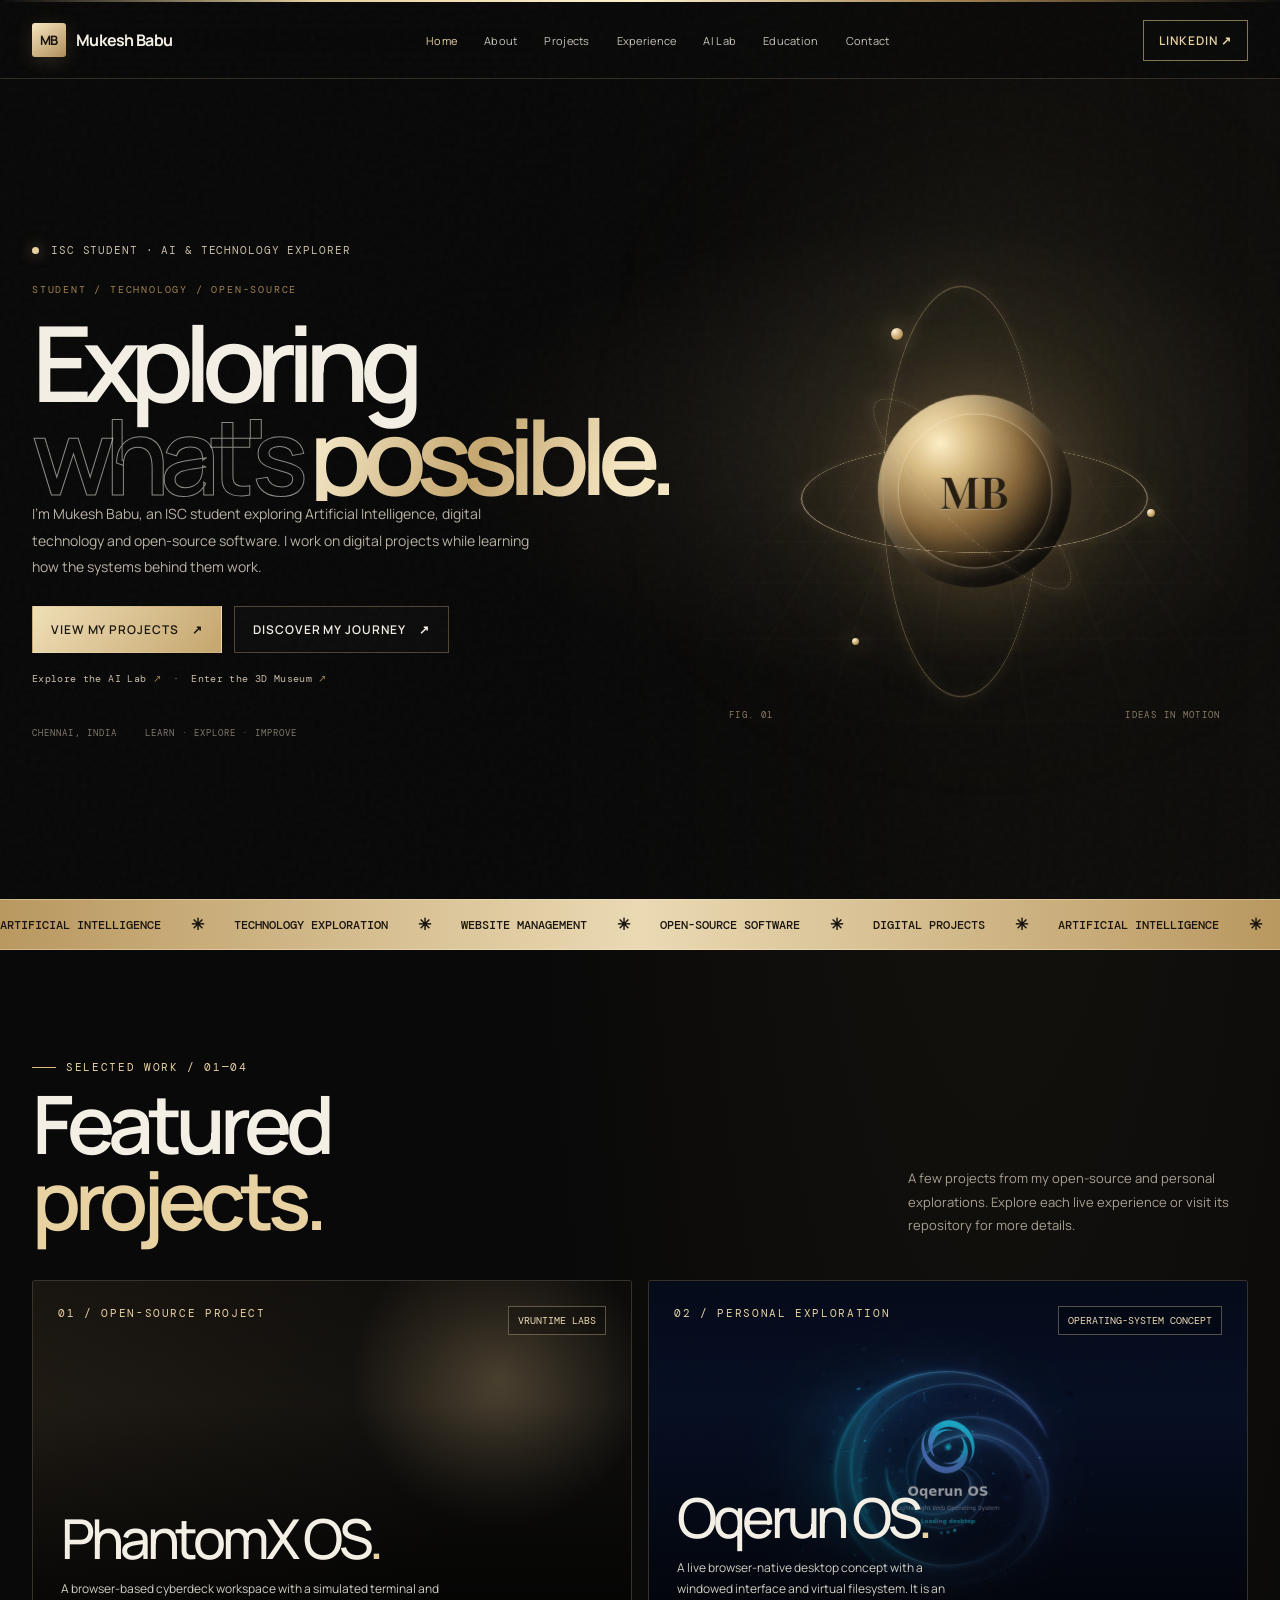
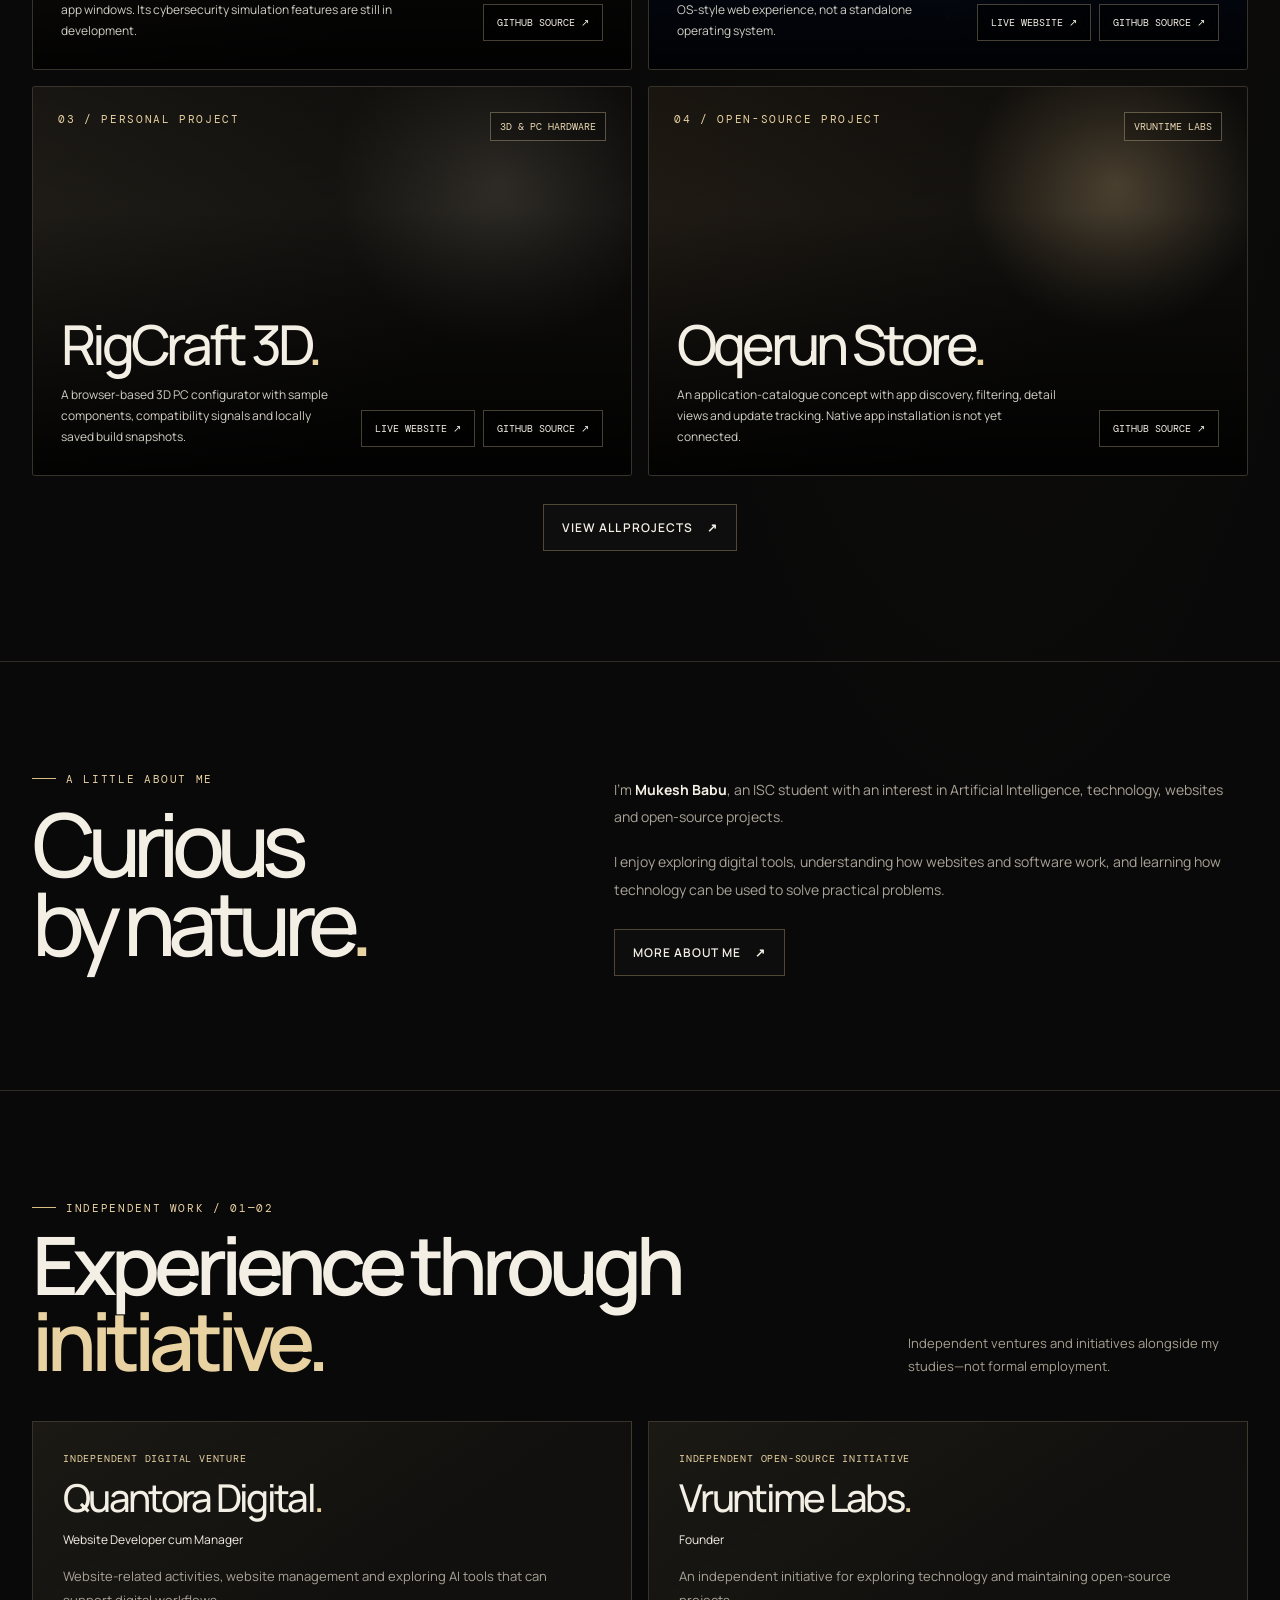
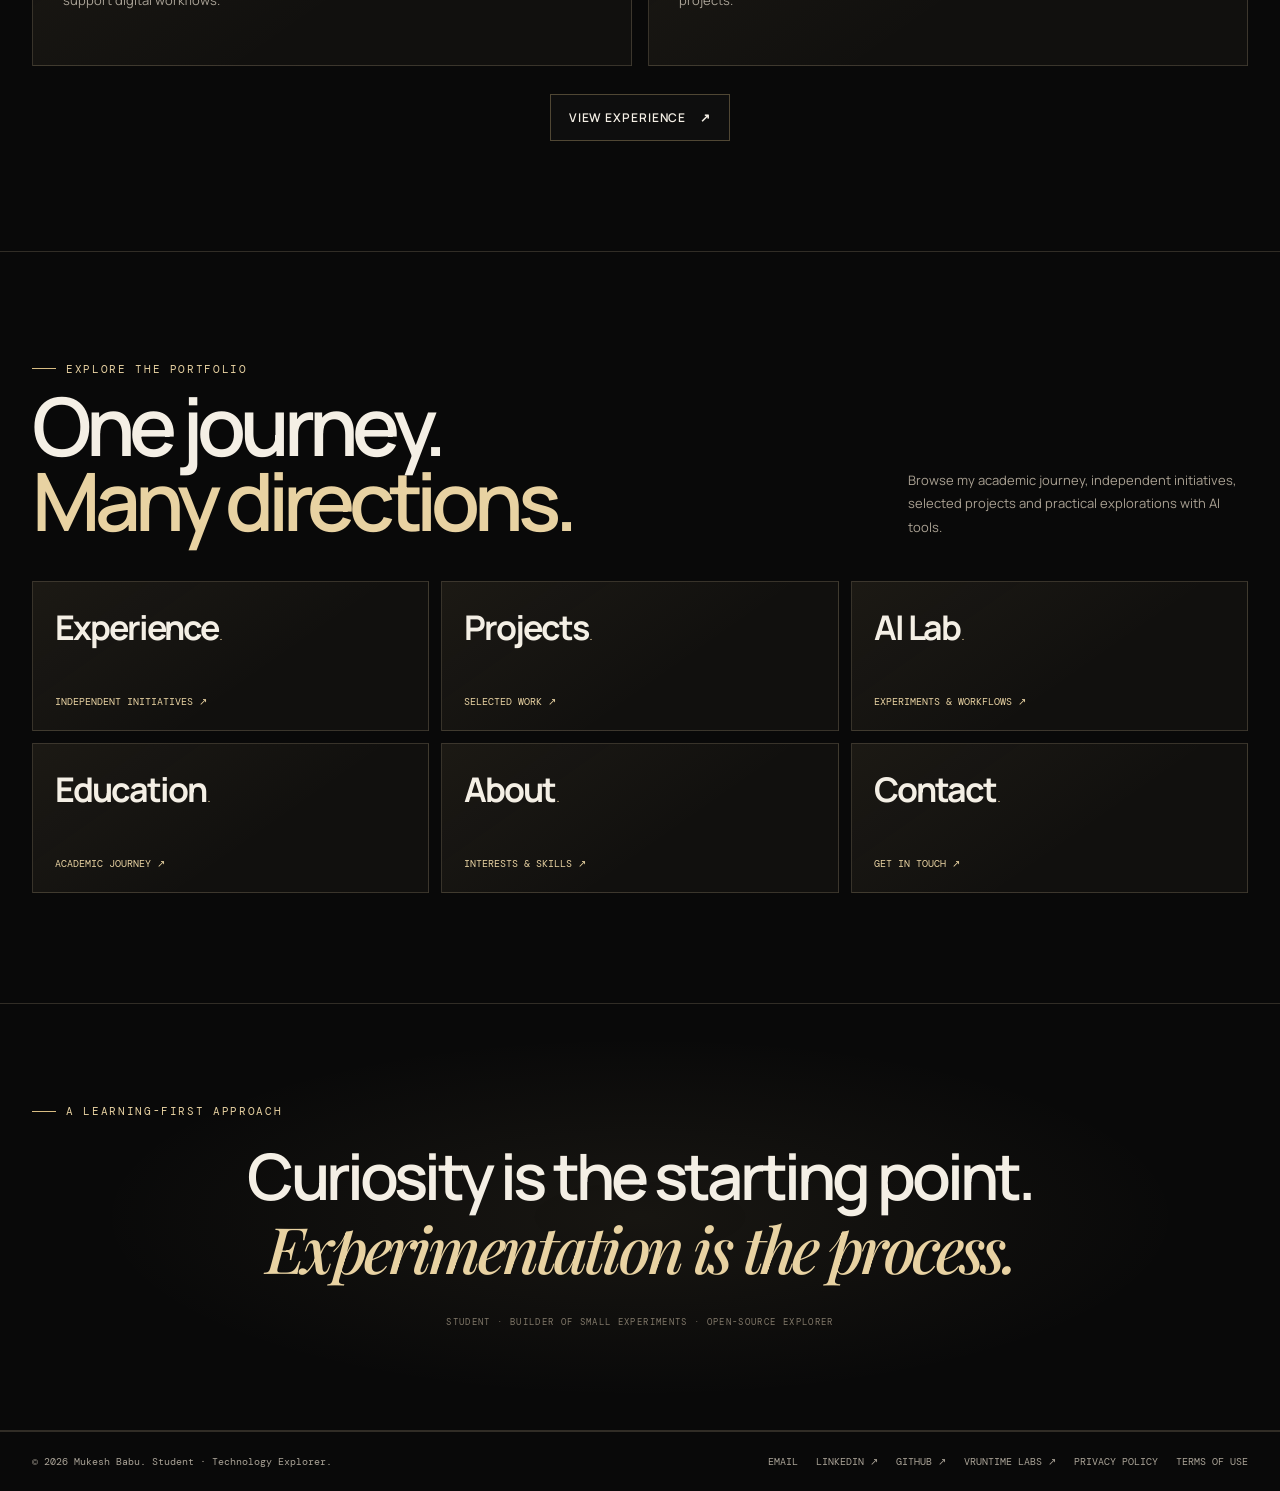
==== commit f512c3e5: "Add About and Experience homepage previews" ====
--- a/index.html
+++ b/index.html
@@ -1 +1 @@
-<!DOCTYPE html><html lang="en"><head><meta charset="UTF-8"><meta name="viewport" content="width=device-width, initial-scale=1"><meta name="theme-color" content="#090909"><meta name="description" content="Mukesh Babu — ISC student exploring AI tools, technology, website management and open-source projects."><meta name="author" content="M. Mukesh Babu"><meta property="og:title" content="Mukesh Babu — AI, Technology & Open-Source Portfolio"><meta property="og:description" content="Mukesh Babu — ISC student exploring AI tools, technology, website management and open-source projects."><meta property="og:type" content="website"><link rel="icon" type="image/svg+xml" href="./favicon.svg"><link rel="preconnect" href="https://fonts.googleapis.com"><link rel="preconnect" href="https://fonts.gstatic.com" crossorigin><link href="https://fonts.googleapis.com/css2?family=DM+Mono:wght@400;500&family=Manrope:wght@400;500;600;700;800&family=Playfair+Display:ital,wght@0,500;0,600;1,500&display=swap" rel="stylesheet"><link rel="stylesheet" href="./assets/css/style.css"><title>Mukesh Babu — AI, Technology & Open-Source Portfolio</title></head><body><div class="cursor-glow" aria-hidden="true"></div><div class="topline"></div><header class="header"><div class="wrap nav"><a class="brand" href="index.html" aria-label="Mukesh Babu home"><span class="brand-symbol">MB</span><span>Mukesh Babu</span></a><nav class="navlinks" id="site-navigation" aria-label="Main navigation"><a href="index.html" aria-current="page">Home</a><a href="about.html">About</a><a href="projects.html">Projects</a><a href="experience.html">Experience</a><a href="ai-lab.html">AI Lab</a><a href="education.html">Education</a><a href="contact.html">Contact</a></nav><button class="menu-toggle" type="button" aria-label="Open navigation" aria-controls="site-navigation" aria-expanded="false"><span></span><span></span></button><a class="nav-cta" href="https://linkedin.com/in/mmukesh-babu" target="_blank" rel="noopener noreferrer">LINKEDIN <span aria-hidden="true">↗</span></a></div></header><main><section class="hero wrap" id="home"><div class="hero-backdrop" aria-hidden="true"></div><div class="hero-glow" aria-hidden="true"></div><div class="hero-layout"><div class="hero-inner"><div class="hero-kicker mono"><span class="live-dot"></span> ISC STUDENT · AI & TECHNOLOGY EXPLORER</div><p class="hero-overline">STUDENT / TECHNOLOGY / OPEN-SOURCE</p><h1>Exploring<br><span class="outline">what's</span> <span class="accent">possible.</span></h1><p class="hero-copy">I'm Mukesh Babu, an ISC student exploring Artificial Intelligence, digital technology and open-source software. I work on digital projects while learning how the systems behind them work.</p><div class="hero-actions"><a class="btn btn-primary" href="projects.html">VIEW MY PROJECTS <span aria-hidden="true">↗</span></a><a class="btn" href="about.html">DISCOVER MY JOURNEY <span aria-hidden="true">↗</span></a></div><div class="hero-explore-links"><a href="ai-lab.html">Explore the AI Lab <span aria-hidden="true">↗</span></a><span aria-hidden="true">·</span><a href="world.html">Enter the 3D Museum <span aria-hidden="true">↗</span></a></div><div class="hero-meta mono"><span>CHENNAI, INDIA</span><span>LEARN · EXPLORE · IMPROVE</span></div></div><div class="hero-art" aria-label="Abstract champagne-gold three-dimensional orbital sculpture"><div class="art-grid" aria-hidden="true"></div><div class="orbital-scene" aria-hidden="true"><div class="orbit orbit-one"></div><div class="orbit orbit-two"></div><div class="orbit orbit-three"></div><div class="gold-core"><span>MB</span></div><div class="orbit-point point-one"></div><div class="orbit-point point-two"></div><div class="orbit-point point-three"></div></div><div class="art-caption mono"><span>FIG. 01</span><span>IDEAS IN MOTION</span></div></div></div></section><div class="ticker"><div class="ticker-track"><span>ARTIFICIAL INTELLIGENCE <b>✳</b> TECHNOLOGY EXPLORATION <b>✳</b> WEBSITE MANAGEMENT <b>✳</b> OPEN-SOURCE SOFTWARE <b>✳</b> DIGITAL PROJECTS <b>✳</b></span><span aria-hidden="true">ARTIFICIAL INTELLIGENCE <b>✳</b> TECHNOLOGY EXPLORATION <b>✳</b> WEBSITE MANAGEMENT <b>✳</b> OPEN-SOURCE SOFTWARE <b>✳</b> DIGITAL PROJECTS <b>✳</b></span></div></div><section class="section featured-projects" aria-labelledby="featured-projects-title"><div class="wrap"><div class="section-head reveal"><div><div class="eyebrow">Selected work / 01—04</div><h2 id="featured-projects-title">Featured<br><span class="acid">projects.</span></h2></div><p>A few projects from my open-source and personal explorations. Explore each live experience or visit its repository for more details.</p></div><div class="project-grid"><article class="project reveal"><div class="project-bg project-vruntime" aria-hidden="true"></div><div class="project-content"><span class="project-number">01 / OPEN-SOURCE PROJECT</span><span class="project-chip">Vruntime Labs</span></div><div class="project-bottom"><div><h3>PhantomX OS<span class="acid">.</span></h3><p class="project-desc">An independent Vruntime Labs project. Explore the repository for its current concept, implementation and development details.</p></div><div class="project-bottom-right"><div class="project-links"><a href="https://github.com/vruntime-labs/phantomx-os" target="_blank" rel="noopener noreferrer">GitHub Source ↗</a></div></div></div></article><article class="project reveal"><div class="project-bg bg-os" aria-hidden="true"></div><div class="project-content"><span class="project-number">02 / PERSONAL EXPLORATION</span><span class="project-chip">Operating-system concept</span></div><div class="project-bottom"><div><h3>Oqerun OS<span class="acid">.</span></h3><p class="project-desc">A browser-native desktop concept exploring windows, virtual files and web application experiences.</p></div><div class="project-bottom-right"><div class="project-links"><a href="https://vruntime-labs.github.io/oqerun-os/" target="_blank" rel="noopener noreferrer">Live Website ↗</a><a href="https://github.com/vruntime-labs/oqerun-os" target="_blank" rel="noopener noreferrer">GitHub Source ↗</a></div></div></div></article><article class="project reveal"><div class="project-bg project-personal" aria-hidden="true"></div><div class="project-content"><span class="project-number">03 / PERSONAL PROJECT</span><span class="project-chip">3D &amp; PC hardware</span></div><div class="project-bottom"><div><h3>RigCraft 3D<span class="acid">.</span></h3><p class="project-desc">An interactive 3D PC-building project exploring component selection, hardware compatibility and simulated PC experiences.</p></div><div class="project-bottom-right"><div class="project-links"><a href="https://mmukeshbabu2010-dot.github.io/rigcraft-3d/" target="_blank" rel="noopener noreferrer">Live Website ↗</a><a href="https://github.com/mmukeshbabu2010-dot/rigcraft-3d" target="_blank" rel="noopener noreferrer">GitHub Source ↗</a></div></div></div></article><article class="project reveal"><div class="project-bg project-vruntime" aria-hidden="true"></div><div class="project-content"><span class="project-number">04 / OPEN-SOURCE PROJECT</span><span class="project-chip">Vruntime Labs</span></div><div class="project-bottom"><div><h3>Oqerun Store<span class="acid">.</span></h3><p class="project-desc">An independent project exploring an online store concept. Visit the repository to review its current scope and progress.</p></div><div class="project-bottom-right"><div class="project-links"><a href="https://github.com/vruntime-labs/oqerun-store" target="_blank" rel="noopener noreferrer">GitHub Source ↗</a></div></div></div></article></div><div class="featured-projects-cta"><a class="btn" href="projects.html">VIEW ALL PROJECTS <span aria-hidden="true">↗</span></a></div></div></section><section class="section"><div class="wrap"><div class="section-head reveal"><div><div class="eyebrow">Explore the portfolio</div><h2>One journey.<br><span class="acid">Many directions.</span></h2></div><p>Browse my academic journey, independent initiatives, selected projects and practical explorations with AI tools.</p></div><div class="home-shortcuts"><a class="home-shortcut reveal" href="experience.html"><strong>Experience<span class="acid">.</span></strong><span>Independent initiatives ↗</span></a><a class="home-shortcut reveal" href="projects.html"><strong>Projects<span class="acid">.</span></strong><span>Selected work ↗</span></a><a class="home-shortcut reveal" href="ai-lab.html"><strong>AI Lab<span class="acid">.</span></strong><span>Experiments & workflows ↗</span></a><a class="home-shortcut reveal" href="education.html"><strong>Education<span class="acid">.</span></strong><span>Academic journey ↗</span></a><a class="home-shortcut reveal" href="about.html"><strong>About<span class="acid">.</span></strong><span>Interests & skills ↗</span></a><a class="home-shortcut reveal" href="contact.html"><strong>Contact<span class="acid">.</span></strong><span>Get in touch ↗</span></a></div></div></section><section class="manifesto-section"><div class="wrap manifesto reveal"><span class="eyebrow">A learning-first approach</span><p>Curiosity is the starting point.<br><em>Experimentation is the process.</em></p><span class="mono">STUDENT · BUILDER OF SMALL EXPERIMENTS · OPEN-SOURCE EXPLORER</span></div></section></main><footer><div class="wrap footer-inner"><p>© 2026 Mukesh Babu. Student · Technology Explorer.</p><nav class="footer-links" aria-label="Footer navigation"><a href="mailto:mmukeshbabu.2010@gmail.com">EMAIL</a><a href="https://linkedin.com/in/mmukesh-babu" target="_blank" rel="noopener noreferrer">LINKEDIN ↗</a><a href="https://github.com/mmukeshbabu2010-dot" target="_blank" rel="noopener noreferrer">GITHUB ↗</a><a href="https://github.com/vruntime-labs" target="_blank" rel="noopener noreferrer">VRUNTIME LABS ↗</a><a href="./privacy.html">PRIVACY POLICY</a><a href="./terms.html">TERMS OF USE</a></nav></div></footer><script src="./assets/js/main.js" defer></script></body></html>+<!DOCTYPE html><html lang="en"><head><meta charset="UTF-8"><meta name="viewport" content="width=device-width, initial-scale=1"><meta name="theme-color" content="#090909"><meta name="description" content="Mukesh Babu — ISC student exploring AI tools, technology, website management and open-source projects."><meta name="author" content="M. Mukesh Babu"><meta property="og:title" content="Mukesh Babu — AI, Technology & Open-Source Portfolio"><meta property="og:description" content="Mukesh Babu — ISC student exploring AI tools, technology, website management and open-source projects."><meta property="og:type" content="website"><link rel="icon" type="image/svg+xml" href="./favicon.svg"><link rel="preconnect" href="https://fonts.googleapis.com"><link rel="preconnect" href="https://fonts.gstatic.com" crossorigin><link href="https://fonts.googleapis.com/css2?family=DM+Mono:wght@400;500&family=Manrope:wght@400;500;600;700;800&family=Playfair+Display:ital,wght@0,500;0,600;1,500&display=swap" rel="stylesheet"><link rel="stylesheet" href="./assets/css/style.css"><title>Mukesh Babu — AI, Technology & Open-Source Portfolio</title></head><body><div class="cursor-glow" aria-hidden="true"></div><div class="topline"></div><header class="header"><div class="wrap nav"><a class="brand" href="index.html" aria-label="Mukesh Babu home"><span class="brand-symbol">MB</span><span>Mukesh Babu</span></a><nav class="navlinks" id="site-navigation" aria-label="Main navigation"><a href="index.html" aria-current="page">Home</a><a href="about.html">About</a><a href="projects.html">Projects</a><a href="experience.html">Experience</a><a href="ai-lab.html">AI Lab</a><a href="education.html">Education</a><a href="contact.html">Contact</a></nav><button class="menu-toggle" type="button" aria-label="Open navigation" aria-controls="site-navigation" aria-expanded="false"><span></span><span></span></button><a class="nav-cta" href="https://linkedin.com/in/mmukesh-babu" target="_blank" rel="noopener noreferrer">LINKEDIN <span aria-hidden="true">↗</span></a></div></header><main><section class="hero wrap" id="home"><div class="hero-backdrop" aria-hidden="true"></div><div class="hero-glow" aria-hidden="true"></div><div class="hero-layout"><div class="hero-inner"><div class="hero-kicker mono"><span class="live-dot"></span> ISC STUDENT · AI & TECHNOLOGY EXPLORER</div><p class="hero-overline">STUDENT / TECHNOLOGY / OPEN-SOURCE</p><h1>Exploring<br><span class="outline">what's</span> <span class="accent">possible.</span></h1><p class="hero-copy">I'm Mukesh Babu, an ISC student exploring Artificial Intelligence, digital technology and open-source software. I work on digital projects while learning how the systems behind them work.</p><div class="hero-actions"><a class="btn btn-primary" href="projects.html">VIEW MY PROJECTS <span aria-hidden="true">↗</span></a><a class="btn" href="about.html">DISCOVER MY JOURNEY <span aria-hidden="true">↗</span></a></div><div class="hero-explore-links"><a href="ai-lab.html">Explore the AI Lab <span aria-hidden="true">↗</span></a><span aria-hidden="true">·</span><a href="world.html">Enter the 3D Museum <span aria-hidden="true">↗</span></a></div><div class="hero-meta mono"><span>CHENNAI, INDIA</span><span>LEARN · EXPLORE · IMPROVE</span></div></div><div class="hero-art" aria-label="Abstract champagne-gold three-dimensional orbital sculpture"><div class="art-grid" aria-hidden="true"></div><div class="orbital-scene" aria-hidden="true"><div class="orbit orbit-one"></div><div class="orbit orbit-two"></div><div class="orbit orbit-three"></div><div class="gold-core"><span>MB</span></div><div class="orbit-point point-one"></div><div class="orbit-point point-two"></div><div class="orbit-point point-three"></div></div><div class="art-caption mono"><span>FIG. 01</span><span>IDEAS IN MOTION</span></div></div></div></section><div class="ticker"><div class="ticker-track"><span>ARTIFICIAL INTELLIGENCE <b>✳</b> TECHNOLOGY EXPLORATION <b>✳</b> WEBSITE MANAGEMENT <b>✳</b> OPEN-SOURCE SOFTWARE <b>✳</b> DIGITAL PROJECTS <b>✳</b></span><span aria-hidden="true">ARTIFICIAL INTELLIGENCE <b>✳</b> TECHNOLOGY EXPLORATION <b>✳</b> WEBSITE MANAGEMENT <b>✳</b> OPEN-SOURCE SOFTWARE <b>✳</b> DIGITAL PROJECTS <b>✳</b></span></div></div><section class="section featured-projects" aria-labelledby="featured-projects-title"><div class="wrap"><div class="section-head reveal"><div><div class="eyebrow">Selected work / 01—04</div><h2 id="featured-projects-title">Featured<br><span class="acid">projects.</span></h2></div><p>A few projects from my open-source and personal explorations. Explore each live experience or visit its repository for more details.</p></div><div class="project-grid"><article class="project reveal"><div class="project-bg project-vruntime" aria-hidden="true"></div><div class="project-content"><span class="project-number">01 / OPEN-SOURCE PROJECT</span><span class="project-chip">Vruntime Labs</span></div><div class="project-bottom"><div><h3>PhantomX OS<span class="acid">.</span></h3><p class="project-desc">A browser-based cyberdeck workspace with a simulated terminal and app windows. Its cybersecurity simulation features are still in development.</p></div><div class="project-bottom-right"><div class="project-links"><a href="https://github.com/vruntime-labs/phantomx-os" target="_blank" rel="noopener noreferrer">GitHub Source ↗</a></div></div></div></article><article class="project reveal"><div class="project-bg bg-os" aria-hidden="true"></div><div class="project-content"><span class="project-number">02 / PERSONAL EXPLORATION</span><span class="project-chip">Operating-system concept</span></div><div class="project-bottom"><div><h3>Oqerun OS<span class="acid">.</span></h3><p class="project-desc">A live browser-native desktop concept with a windowed interface and virtual filesystem. It is an OS-style web experience, not a standalone operating system.</p></div><div class="project-bottom-right"><div class="project-links"><a href="https://vruntime-labs.github.io/oqerun-os/" target="_blank" rel="noopener noreferrer">Live Website ↗</a><a href="https://github.com/vruntime-labs/oqerun-os" target="_blank" rel="noopener noreferrer">GitHub Source ↗</a></div></div></div></article><article class="project reveal"><div class="project-bg project-personal" aria-hidden="true"></div><div class="project-content"><span class="project-number">03 / PERSONAL PROJECT</span><span class="project-chip">3D &amp; PC hardware</span></div><div class="project-bottom"><div><h3>RigCraft 3D<span class="acid">.</span></h3><p class="project-desc">A browser-based 3D PC configurator with sample components, compatibility signals and locally saved build snapshots.</p></div><div class="project-bottom-right"><div class="project-links"><a href="https://mmukeshbabu2010-dot.github.io/rigcraft-3d/" target="_blank" rel="noopener noreferrer">Live Website ↗</a><a href="https://github.com/mmukeshbabu2010-dot/rigcraft-3d" target="_blank" rel="noopener noreferrer">GitHub Source ↗</a></div></div></div></article><article class="project reveal"><div class="project-bg project-vruntime" aria-hidden="true"></div><div class="project-content"><span class="project-number">04 / OPEN-SOURCE PROJECT</span><span class="project-chip">Vruntime Labs</span></div><div class="project-bottom"><div><h3>Oqerun Store<span class="acid">.</span></h3><p class="project-desc">An application-catalogue concept with app discovery, filtering, detail views and update tracking. Native app installation is not yet connected.</p></div><div class="project-bottom-right"><div class="project-links"><a href="https://github.com/vruntime-labs/oqerun-store" target="_blank" rel="noopener noreferrer">GitHub Source ↗</a></div></div></div></article></div><div class="featured-projects-cta"><a class="btn" href="projects.html">VIEW ALL PROJECTS <span aria-hidden="true">↗</span></a></div></div></section><section class="section home-about" aria-labelledby="home-about-title"><div class="wrap home-about-grid"><div class="reveal"><div class="eyebrow">A little about me</div><h2 class="about-title" id="home-about-title">Curious<br>by nature<span>.</span></h2></div><div class="about-copy reveal"><p>I'm <strong>Mukesh Babu</strong>, an ISC student with an interest in Artificial Intelligence, technology, websites and open-source projects.</p><p>I enjoy exploring digital tools, understanding how websites and software work, and learning how technology can be used to solve practical problems.</p><a class="btn" href="about.html">MORE ABOUT ME <span aria-hidden="true">↗</span></a></div></div></section><section class="section home-experience" aria-labelledby="home-experience-title"><div class="wrap"><div class="section-head reveal"><div><div class="eyebrow">Independent work / 01—02</div><h2 id="home-experience-title">Experience through<br><span class="acid">initiative.</span></h2></div><p>Independent ventures and initiatives alongside my studies—not formal employment.</p></div><div class="experience-grid"><article class="experience-card reveal"><div class="experience-note">Independent digital venture</div><h3>Quantora Digital<span class="acid">.</span></h3><p class="experience-role">Website Developer cum Manager</p><p>Website-related activities, website management and exploring AI tools that can support digital workflows.</p></article><article class="experience-card reveal"><div class="experience-note">Independent open-source initiative</div><h3>Vruntime Labs<span class="acid">.</span></h3><p class="experience-role">Founder</p><p>An independent initiative for exploring technology and maintaining open-source projects.</p></article></div><div class="featured-projects-cta"><a class="btn" href="experience.html">VIEW EXPERIENCE <span aria-hidden="true">↗</span></a></div></div></section><section class="section"><div class="wrap"><div class="section-head reveal"><div><div class="eyebrow">Explore the portfolio</div><h2>One journey.<br><span class="acid">Many directions.</span></h2></div><p>Browse my academic journey, independent initiatives, selected projects and practical explorations with AI tools.</p></div><div class="home-shortcuts"><a class="home-shortcut reveal" href="experience.html"><strong>Experience<span class="acid">.</span></strong><span>Independent initiatives ↗</span></a><a class="home-shortcut reveal" href="projects.html"><strong>Projects<span class="acid">.</span></strong><span>Selected work ↗</span></a><a class="home-shortcut reveal" href="ai-lab.html"><strong>AI Lab<span class="acid">.</span></strong><span>Experiments & workflows ↗</span></a><a class="home-shortcut reveal" href="education.html"><strong>Education<span class="acid">.</span></strong><span>Academic journey ↗</span></a><a class="home-shortcut reveal" href="about.html"><strong>About<span class="acid">.</span></strong><span>Interests & skills ↗</span></a><a class="home-shortcut reveal" href="contact.html"><strong>Contact<span class="acid">.</span></strong><span>Get in touch ↗</span></a></div></div></section><section class="manifesto-section"><div class="wrap manifesto reveal"><span class="eyebrow">A learning-first approach</span><p>Curiosity is the starting point.<br><em>Experimentation is the process.</em></p><span class="mono">STUDENT · BUILDER OF SMALL EXPERIMENTS · OPEN-SOURCE EXPLORER</span></div></section></main><footer><div class="wrap footer-inner"><p>© 2026 Mukesh Babu. Student · Technology Explorer.</p><nav class="footer-links" aria-label="Footer navigation"><a href="mailto:mmukeshbabu.2010@gmail.com">EMAIL</a><a href="https://linkedin.com/in/mmukesh-babu" target="_blank" rel="noopener noreferrer">LINKEDIN ↗</a><a href="https://github.com/mmukeshbabu2010-dot" target="_blank" rel="noopener noreferrer">GITHUB ↗</a><a href="https://github.com/vruntime-labs" target="_blank" rel="noopener noreferrer">VRUNTIME LABS ↗</a><a href="./privacy.html">PRIVACY POLICY</a><a href="./terms.html">TERMS OF USE</a></nav></div></footer><script src="./assets/js/main.js" defer></script></body></html>
--- a/assets/css/style.css
+++ b/assets/css/style.css
@@ -1061,3 +1061,14 @@
 .featured-projects .bg-os{background-image:url('../../images/oqerun-os.png')}
 .featured-projects-cta{display:flex;justify-content:center;margin-top:28px}
 @media(max-width:640px){.featured-projects .project{min-height:370px}.featured-projects-cta{margin-top:22px}}
+
+
+/* Phase 4 — concise About and independent Experience previews */
+.home-about-grid{display:grid;grid-template-columns:.9fr 1.1fr;gap:64px;align-items:center}
+.home-about .about-title{margin:18px 0;font-size:clamp(48px,7vw,88px)}
+.home-about .about-copy{max-width:650px}
+.home-about .about-copy .btn{margin-top:8px}
+.home-experience .experience-card{min-height:245px}
+.home-experience .experience-card p:last-child{max-width:500px}
+@media(max-width:820px){.home-about-grid{grid-template-columns:1fr;gap:18px}.home-about .about-title{margin-bottom:0}.home-experience .experience-card{min-height:0}}
+@media(max-width:640px){.home-about-grid{gap:12px}.home-experience .experience-card{padding:24px}}
